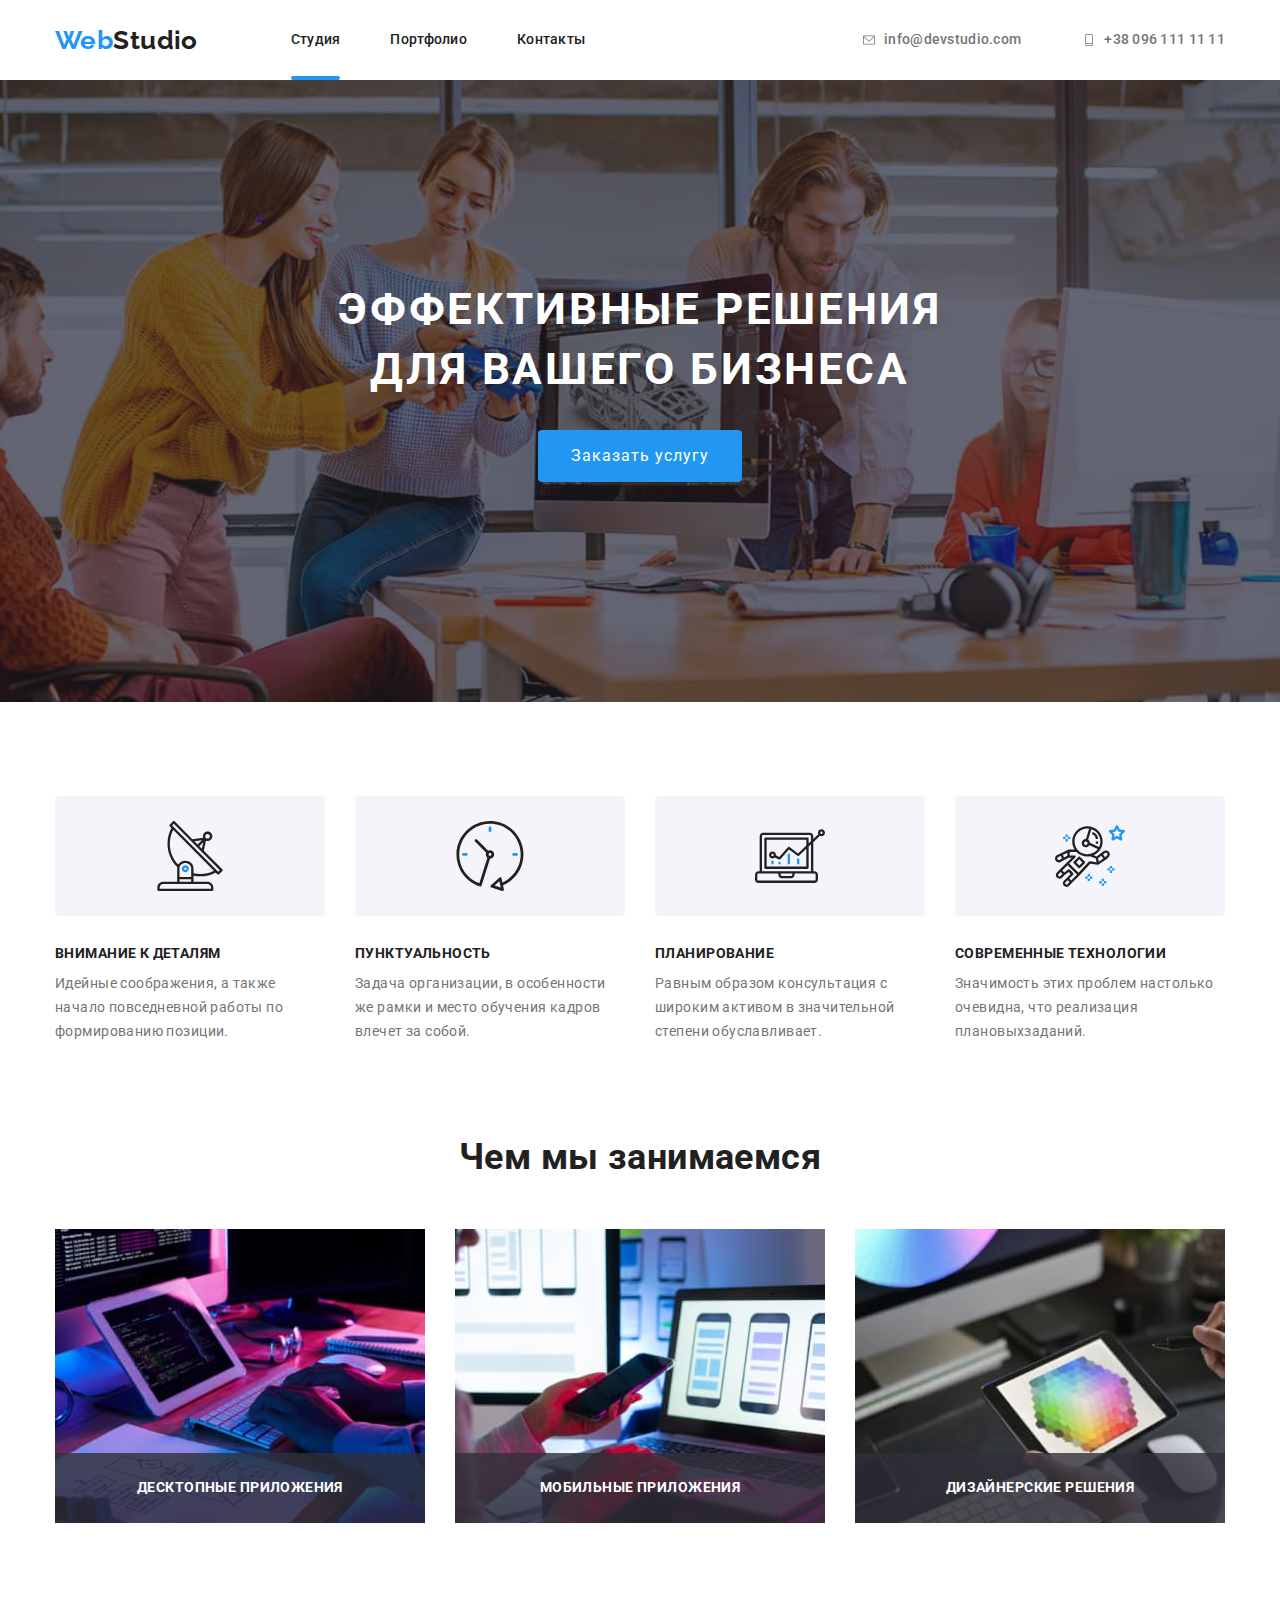
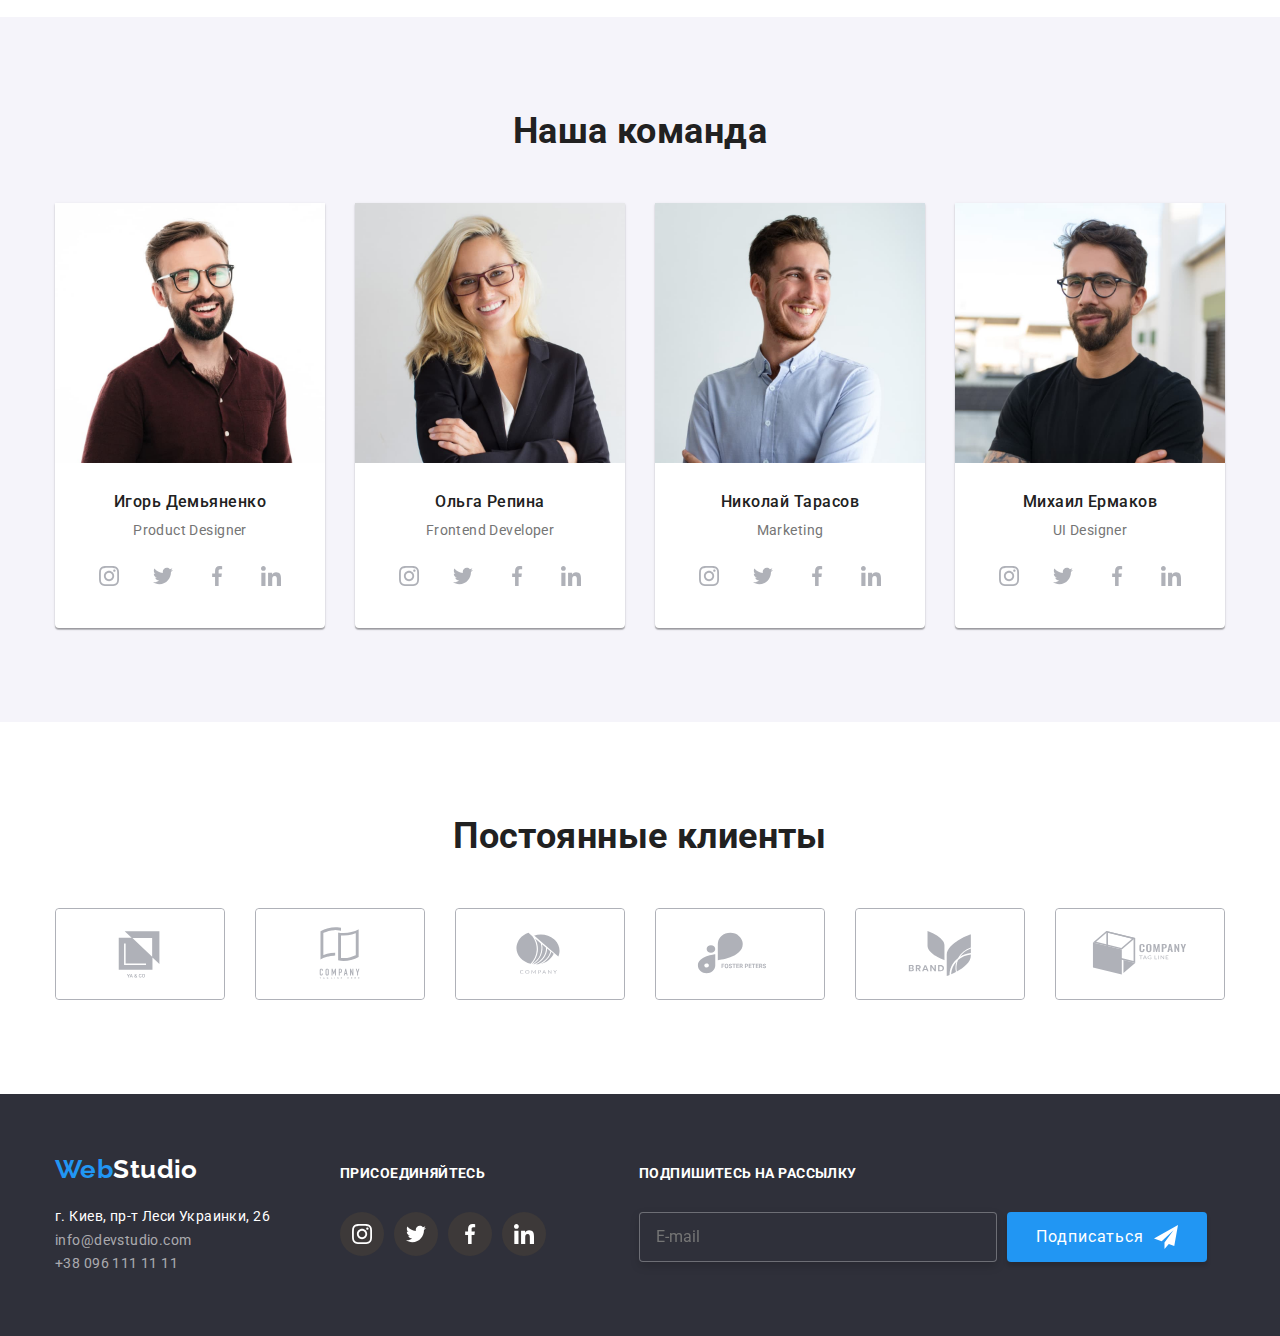
==== index.html @ ee8b4907 "8 дз" ====
<!DOCTYPE html>
<html lang="ru">
<head>
    <meta charset="UTF-8">
    <meta http-equiv="X-UA-Compatible" content="IE=edge">
    <meta name="viewport" content="width=device-width, initial-scale=1.0">
    <title>WebStudio</title>
    <link href="https://fonts.googleapis.com/css2?family=Raleway:wght@700&family=Roboto:wght@400;500;700;900&display=swap" rel="stylesheet">
    <link rel="stylesheet" href="https://cdnjs.cloudflare.com/ajax/libs/modern-normalize/1.1.0/modern-normalize.min.css">
    <!-- <link rel="stylesheet" href="css/style.css"> -->
    <link rel="stylesheet" href="css/main.min.css">
    
</head>
<body>
    <header class="header">
        <div class="container">
        <nav class="header-nav main">
            <a class="logo head__logo link" href="./index.html">
                <span class="head__accent">Web</span>Studio</a>
    
            <ul class="menu list">
                <li class="menu__item"><a class="menu__link link current" href="./index.html">Студия</a></li>
                <li class="menu__item"><a class="menu__link link" href="./portfolio.html">Портфолио</a></li>
                <li class="menu__item"><a class="menu__link link" href="">Контакты</a></li>
            </ul>
        </nav>
        
        <ul class="menu contacts__list list">
            <li class="menu__item">
                <a class="menu__contact-link link" href="mailto:info@devstudio.com">
                     <svg class="menu__header-icon" width="16" height="12">
                        <use href="./images/icons.svg#icon-email-1"></use>
                    </svg>
                    info@devstudio.com</a></li>
            <li class="menu__item">
                <a class="menu__contact-link link" href="tel:+380961111111">
                     <svg class="menu__header-icon" width="16" height="12">
                        <use href="./images/icons.svg#icon-mobile-2" ></use>
                    </svg>
                    +38 096 111 11 11</a></li>
        </ul>
        </div>

    
    </header>
    <main>

        <section class="section hero">
            <div class="container">
            <h1 class="hero-title">Эффективные решения для вашего бизнеса
            </h1>
            <button class="button" type="button" data-modal-open>Заказать услугу</button>
        </div>
        </section>

    <section class="section about">
        <div class="container">
        <h2 class="section-title visually-hidden">наши приоритеты</h2>

        <ul class="about-list list">
            <li class="about-item" >
                <div class="about-soc-list">
                    <svg class="about-soc-icon" width="70" height="70">
                        <use href="./images/icons.svg#icon-antenna-1"></use>
                    </svg>

                </div>
                
                
                <h3 class="about-subtitle">Внимание к деталям</h3>
                <p class="about-description">Идейные соображения, а также начало повседневной работы по формированию позиции.</p>
            </li>
            <li class="about-item">
                <div class="about-soc-list">
                    <svg class="about-soc-icon" width="70" height="70">
                        <use href="./images/icons.svg#icon-clock-2"></use>
                    </svg>

                </div>

                <h3 class="about-subtitle">Пунктуальность</h3>
                <p class="about-description">Задача организации, в особенности же рамки и место обучения кадров влечет за собой.</p>
            </li>
            <li class="about-item">
                <div class="about-soc-list">
                    <svg class="about-soc-icon" width="70" height="70">
                        <use href="./images/icons.svg#icon-diagram-3"></use>
                    </svg>

                </div>
                <h3 class="about-subtitle">Планирование</h3>
                <p class="about-description">Равным образом консультация с широким активом в значительной степени обуславливает.</p>
            </li>
            <li class="about-item">
                <div class="about-soc-list">
                    <svg class="about-soc-icon" width="70" height="70">
                        <use href="./images/icons.svg#icon-astronaut-4"></use>
                    </svg>

                </div>
                <h3 class="about-subtitle">Современные технологии</h3>
                <p class="about-description">Значимость этих проблем настолько очевидна, что реализация плановыхзаданий.</p>
            </li>
        </ul>
    </div>
    </section>
    <section class="section work">
        <div class="container">
        <h2 class="section-title">Чем мы занимаемся</h2>
        <ul class="work-list list">
            <div class="work-fon">
            <li class="work-item">
                <img src="./images/box1computer.jpg" alt="компьютер" width="370" />
                <p class="work-text">Десктопные приложения</p>
            </li>
       
            <li class="work-item">
                <img src="./images/box2phone.jpg" alt="телефон" width="370" />
                <p class="work-text">Мобильные приложения</p>
            </li>
            <li class="work-item">
                <img src="./images/box3planchet.jpg" alt="планшет" width="370" />
                <p class="work-text">Дизайнерские решения</p>
            </li>
        </div>
        </ul>
    </div>
    </section>
    <section class="section team">
        <div class="container">
        <h2 class="section-title">Наша команда</h2>
        <ul class="team-list list">
            <li class="team-item">
                <img src="./images/man1.jpg" alt="мужчина1" width="270" />
                <div class="thumb">
                <h3 class="team-subtitle">Игорь Демьяненко</h3>
                <p class="team- description">Product Designer</p>
                <ul class="team-soc-list list">
                    <li class="team-soc-item">
                        <a href="" class="team-soc-link">
                            <svg class="team-soc-icon" width="20" height="20">
                                <use href="./images/icons.svg#icon-instagram-1"></use>
                            </svg>
                        </a>
                    </li>
                    <li class="team-soc-item">
                        <a href="" class="team-soc-link">
                            <svg class="team-soc-icon" width="20" height="20">
                                <use href="./images/icons.svg#icon-twitter-2"></use>
                            </svg>
                        </a>
                    </li>
                    <li class="team-soc-item">
                        <a href="" class="team-soc-link">
                            <svg class="team-soc-icon" width="20" height="20">
                                <use href="./images/icons.svg#icon-facebook-3"></use>  
                            </svg>                           
                        </a>
                    </li>
                    <li class="team-soc-item">
                        <a href="" class="team-soc-link">
                            <svg class="team-soc-icon" width="20" height="20">
                                <use href="./images/icons.svg#icon-linkedin-4"></use>
                            </svg>
                        </a>
                    </li>
                </ul>
                </div>
            </li>
            <li class="team-item">
                <img src="./images/woman2.jpg" alt="женщина2" width="270" />
                <div class="thumb">
                <h3 class="team-subtitle">Ольга Репина</h3>
                <p class="team- description">Frontend Developer</p>
                <ul class="team-soc-list list">
                    <li class="team-soc-item">
                        <a href="" class="team-soc-link">
                            <svg class="team-soc-icon" width="20" height="20">
                                <use href="./images/icons.svg#icon-instagram-1"></use>
                            </svg>
                        </a>
                    </li>
                    <li class="team-soc-item">
                        <a href="" class="team-soc-link">
                            <svg class="team-soc-icon" width="20" height="20">
                                <use href="./images/icons.svg#icon-twitter-2"></use>
                            </svg>
                        </a>
                    </li>
                    <li class="team-soc-item">
                        <a href="" class="team-soc-link">
                            <svg class="team-soc-icon" width="20" height="20">
                                <use href="./images/icons.svg#icon-facebook-3"></use>  
                            </svg>                           
                        </a>
                    </li>
                    <li class="team-soc-item">
                        <a href="" class="team-soc-link">
                            <svg class="team-soc-icon" width="20" height="20">
                                <use href="./images/icons.svg#icon-linkedin-4"></use>
                            </svg>
                        </a>
                    </li>
                
                </ul>
            </div>
            </li>
            <li class="team-item">
                <img src="./images/man3.jpg" alt="мужчина3" width="270" />
                <div class="thumb">
                <h3 class="team-subtitle">Николай Тарасов</h3>
                <p class="team- description">Marketing</p>
                <ul class="team-soc-list list">
                    <li class="team-soc-item">
                        <a href="" class="team-soc-link">
                            <svg class="team-soc-icon" width="20" height="20">
                                <use href="./images/icons.svg#icon-instagram-1"></use>
                            </svg>
                        </a>
                    </li>
                    <li class="team-soc-item">
                        <a href="" class="team-soc-link">
                            <svg class="team-soc-icon" width="20" height="20">
                                <use href="./images/icons.svg#icon-twitter-2"></use>
                            </svg>
                        </a>
                    </li>
                    <li class="team-soc-item">
                        <a href="" class="team-soc-link">
                            <svg class="team-soc-icon" width="20" height="20">
                                <use href="./images/icons.svg#icon-facebook-3"></use>  
                            </svg>                           
                        </a>
                    </li>
                    <li class="team-soc-item">
                        <a href="" class="team-soc-link">
                            <svg class="team-soc-icon" width="20" height="20">
                                <use href="./images/icons.svg#icon-linkedin-4"></use>
                            </svg>
                        </a>
                    </li>
                </ul>
            </div>
            </li>
            <li class="team-item">
                <img src="./images/man4.jpg" alt="мужчина4" width="270" />
                <div class="thumb">
                <h3 class="team-subtitle">Михаил Ермаков</h3>
                <p class="team- description">UI Designer</p>
                <ul class="team-soc-list list">
                    <li class="team-soc-item">
                        <a href="" class="team-soc-link">
                            <svg class="team-soc-icon" width="20" height="20">
                                <use href="./images/icons.svg#icon-instagram-1"></use>
                            </svg>
                        </a>
                    </li>
                    <li class="team-soc-item">
                        <a href="" class="team-soc-link">
                            <svg class="team-soc-icon" width="20" height="20">
                                <use href="./images/icons.svg#icon-twitter-2"></use>
                            </svg>
                        </a>
                    </li>
                    <li class="team-soc-item">
                        <a href="" class="team-soc-link">
                            <svg class="team-soc-icon" width="20" height="20">
                                <use href="./images/icons.svg#icon-facebook-3"></use>  
                            </svg>                           
                        </a>
                    </li>
                    <li class="team-soc-item">
                        <a href="" class="team-soc-link">
                            <svg class="team-soc-icon" width="20" height="20">
                                <use href="./images/icons.svg#icon-linkedin-4"></use>
                            </svg>
                        </a>
                    </li>
                </ul>
            </div>
            </li>
        </ul>
    </div>
    </section>
    <section class="section customers">
        <div class="container">
         <h2 class="section-title">Постоянные клиенты</h2>
         <ul class="customers-list list">
             <li class="customers-list-item">
                 <a href="" class="customers-list-link">
                     <svg class="customers-list-icon" width="106" height="60">
                    <use href="./images/icons.svg#icon-group-1"></use> 
                    </svg> 
               </a>
             </li>
             <li class="customers-list-item">
                <a href="" class="customers-list-link">
                    <svg class="customers-list-icon" width="106" height="60">
                        <use href="./images/icons.svg#icon-group-2"></use> 
                        </svg> 
                   </a>
             </li>
             <li class="customers-list-item">
                <a href="" class="customers-list-link">
                    <svg class="customers-list-icon" width="106" height="60">
                        <use href="./images/icons.svg#icon-group-3"></use> 
                        </svg> 
                </a>
             </li>
             <li class="customers-list-item">
                <a href="" class="customers-list-link">
                    <svg class="customers-list-icon" width="106" height="60">
                        <use href="./images/icons.svg#icon-group-4"></use> 
                        </svg> 
                </a>
             </li>
             <li class="customers-list-item">
                <a href="" class="customers-list-link">
                    <svg class="customers-list-icon" width="106" height="60">
                        <use href="./images/icons.svg#icon-group-5"></use> 
                        </svg> 
                   </a>
             </li>
             <li class="customers-list-item">
                <a href="" class="customers-list-link">
                    <svg class="customers-list-icon" width="106" height="60">
                        <use href="./images/icons.svg#icon-group-6"></use> 
                        </svg> 
                </a>
             </li>
         </ul>
        </div>

    </section>
</main>
    <footer class="footer">
    
        <div class="footer-container">
            <div class="footer-flex">
        <a class="logo head__logo link" href="/">
            <span class="head__accent">Web</span>Studio</a>
        <ul class="footer-list list">
            <li class="footer-adress__item">
                <a class="footer-adress__link link" href="https://goo.gl/maps/D3uRbkzvZpGUqhTm6" target="_blank" rel="noopener noreferrer">г. Киев, пр-т Леси Украинки, 26</a>
            </li>
            <li class="footer-adress__item">
                <a class="footer-adress contact__link link list" href="mailto:info@devstudio.com">info@devstudio.com</a>
            </li>
            <li class="footer-adress__item">
                <a class="footer-adress contact__link link list" href="tel:+380961111111">+38 096 111 11 11</a>
            </li>
        </ul>
    </div>
    <div class="footer-soc">
        <h2 class="footer soc__title">присоединяйтесь</h2>
        <ul class="footer-soc__list list">
            <li class="footer-soc__item">
                <a href="" class="footer-soc__link">
                    <svg class="footer-soc__icon" width="20" height="20">
                        <use href="./images/icons.svg#icon-instagram-1"></use> 
                        </svg>
                    </a> 
            </li>
            <li class="footer-soc__item">
                <a href="" class="footer-soc__link">
                    <svg class="footer-soc__icon" width="20" height="20">
                        <use href="./images/icons.svg#icon-twitter-2"></use> 
                        </svg>
                    </a>
            </li>
            <li class="footer-soc__item">
                <a href="" class="footer-soc__link">
                    <svg class="footer-soc__icon" width="20" height="20">
                        <use href="./images/icons.svg#icon-facebook-3"></use> 
                        </svg>
                    </a>
            </li>
            <li class="footer-soc__item">
                <a href="" class="footer-soc__link">
                    <svg class="footer-soc__icon" width="20" height="20">
                        <use href="./images/icons.svg#icon-linkedin-4"></use> 
                        </svg>
                    </a>
            </li>
        </ul>
    </div>
    
        <div class="footer-mailing">
        <p class="footer mailng__par">Подпишитесь на рассылку</p>
        <form class="form-footer">
            <input type="email" class="form footer__input" name="user-name" placeholder="E-mail">
              <button class="form footer__but" type="submit">Подписаться <svg class="footer-button__icon" width="24" height="24"> 
                <use href="./images/icons.svg#icon-airbus"></use>
            </svg> </button>
            </form>
           </div>
    </footer>

<div class="backdrop is-hidden" data-modal>
    <div class="modal">
        <button type="button" class="modal-button-icon" data-modal-close>
            <svg class="icon-butt" width="11" height="11">
                <use href="./images/icons.svg#icon-vector"></use>
            </svg>
        </button>
        <p class="modal-title">Оставьте свои данные, мы вам перезвоним</p>
    <form>
        <div class="modal-field">
        <label for="user-name" class="modal-lable">Имя</label>
        <div class="modal-field-wrap">
      <input 
        type="text" 
        class="modal-input" 
        name="user-name"
        id="user-name"
        />
        <svg class="modal-icon" width="18" height="18">
            <use href="./images/icons.svg#icon-person"></use>
        </svg>
    </div>
    </div>
    <div class="modal-field">
        <label for="user-telefon" class="modal-lable">Телефон</label>
        <div class="modal-field-wrap">
      <input type="text" 
        class="modal-input" 
        name="user-telefon"
        id="user-telefon"
        />
        <svg class="modal-icon" width="18" height="18">
            <use href="./images/icons.svg#icon-phone"></use>
        </svg>
    </div>
    </div>
    <div class="modal-field">
        <label for="user-email" class="modal-lable">Почта</label>
        <div class="modal-field-wrap">
      <input type="text" 
        class="modal-input" 
        name="user-email"
        id="user-email"
        />
        <svg class="modal-icon" width="18" height="18">
            <use href="./images/icons.svg#icon-email"></use>
        </svg>
    </div>
    </div>
    <div class="modal-field">
        <label for="user-text" class="modal-lable">Комментарий</label>
      <textarea name="user-text" 
        id="user-text" 
        class="modal-text" 
        placeholder="Введите текст"
        id="user-text"
        ></textarea>
    </div>
    <div class="modal-field">
       <input type="checkbox"
       name="privacy"
       id="privacy"
       value="privacy"
       class="modal-check visually-hidden"
       > 
       <label for="privacy"
       class="check-text"
       ><span>
    <svg class="check-icon" width="11" height="8">
        <use href="./images/icons.svg#icon-vectorr"></use>
    </svg>
</span>

    <p class="condition">Соглашаюсь с рассылкой и принимаю</p>
    <a href="Условия договора" class="conditionals">Условия договора</a>


    </label>

    </div>
       <button type="submit" class="send-button">Отправить</button>
    </form>

    </div>
</div>
<script src="./js/modal.js"></script>

</body>
</html>
---- css/style.css ----
:root {
    --primary-text-color: #757575;
    --secondary-text-color: #212121;
    --primary-white-color: #ffffff;
    --accent-color: #2196F3;
    --secondary-font-family: "Raleway", sans-serif;
    --primary-font-family: "Roboto", sans-serif;

}

body {
    font-family: var(--primary-font-family);
    color: var(--primary-text-color);
    background-color: var(--primay-white-color);
    font-size: 14px;
    letter-spacing: 0.03em;
   }

html {
    box-sizing: border-box;
}

*,
*::before,
*::after {
    box-sizing: inherit;
}


.link  { 
    list-style: none;
    padding-left: 0;
    margin: 0;
    text-decoration: none;
}

.list { 
    list-style: none;
    padding-left: 0;
    margin: 0;
    padding: 0px;
}

h1, h2, h3, h4, h5, h6, p { 
    margin-top: 0;
    margin-bottom: 0px;
}

.img { 
    display: block;
    max-width: 100%;
    height: auto;
}

.section {
    padding: 94px 0;
}

.adress { 
    font-style: normal;
}


.container {
    margin-left: auto;
    margin-right: auto;
    padding-left: 15px;
    padding-right: 15px;
    width: 1200px;
    
}


.visually-hidden {
    position: absolute;
    width: 1px;
    height: 1px;
    margin: -1px;
    border: 0;
    padding: 0;
    
    white-space: nowrap;
    clip-path: inset(100%);
    clip: rect(0 0 0 0);
    overflow: hidden;
  }

.hero-title {
font-size: 36px;
line-height: 1.16;
text-align: center;
color: var(--secondary-text-color);

}

.section-title {
font-size: 36px;
line-height: 1.16;
text-align: center;
color: var(--secondary-text-color);

}

/* logo webstudio */
.logo {
font-family: var(--secondary-font-family);    
font-size: 26px;
line-height: 1.19;
color: var(--secondary-text-color);
font-weight: 700;
}

.head__logo {
    margin-right: 93px;
    
}

.head__accent { 
    color: var(--accent-color);
}

/* header ссылки студия,портфолио,контакты,*/

.menu__link,
.menu__contact-link {
padding-top: 32px;
padding-bottom: 32px;
display: block;

font-weight: 500;
line-height: 1.14;
letter-spacing: 0.02em;
color: var(--secondary-text-color);

transition-property: color;
transition-duration: 250ms;
transition-timing-function: cubic-bezier(0.4, 0, 0.2, 1);
}

.menu__link:hover,
.menu__link:focus,
.menu__contact-link:hover,
.menu__contact-link:focus,
.current {
color: var(--accent-color);
}

.menu__link.current {
    position: relative;
}

.menu__link.current::after {
    position: absolute;
    content: "";
    width: 100%;
    height: 4px;
    background: var(--accent-color);
    border-radius: 2px;
    display: block;
    bottom: 0px;
}



.menu__item:not(:last-child) {
    margin-right: 50px;
}

.header-nav.main {
    display: flex;
    align-items: center;
}

.menu,
.contacts__list {
    display: flex;
align-items: center;
}

.contacts__list  {
    margin-left: auto;
}

.header .container {
    display: flex;
    align-items: center;

}



/* емейл,телефон */

.menu__contact-link {
color: var(--primary-text-color);
display: flex;
align-items: center;
margin-left: 10px;
}



.menu__item.list {
    padding: 0px;
    margin-left: 0px;
}

.menu__header-icon {
    fill: currentColor;
    margin-right: 7px;
}



/* button hero*/

.button {
    display: inline-block;
    border-radius: 4px;
    padding: 10px 32px;
    min-width: 200px;
    border: 1px solid transparent;
    align-items: center;
    margin-bottom: 20px;
    background: var(--accent-color);
    color: var(--primary-white-color);
    cursor: pointer;
    letter-spacing: 0.06em;
    font-size: 16px;
    line-height: 1.88;

}

/* HERO */

.hero {
    background: #2F303A;
    text-align: center;
    padding: 200px 0px;
    background-image: linear-gradient(rgba(47, 48, 58, 0.4),rgba(47, 48, 58, 0.4)), url(../images/people1.jpg);
    background-repeat: no-repeat;
    background-position: center;
    background-size: cover;
    max-width: 1600px;
    margin: 0 auto;
}



.hero-title {
margin-top: 0px;
margin-bottom: 30px;
text-transform: uppercase;

max-width: 650px;
margin-left: auto;
margin-right: auto;
font-size: 44px;
line-height: 1.36;
letter-spacing: 0.06em;
color: #ffffff;
}

/* секция  about */


.about-subtitle {
    margin-bottom: 10px;
margin-top: 0px;

font-size: 14px;
line-height: 1.14;
color: var(--secondary-text-color);
font-weight: 700;
text-transform: uppercase;
}

.about-list {
    
    margin-top: 0px;
    margin-bottom: 0px;
    display: flex;
    align-items: center;
    justify-content: space-between;
}

.about-description {
   line-height: 1.71;
}

.about-item {
   width: 270px;
 
}

.about-soc-list {
    width: 100%;
    height: 120px;
    background-color: #F5F4FA;
    border-radius: 4px;
    margin-bottom: 30px;
    display: flex;
    align-items: center;
    justify-content: center;

}


/* work */

.work {
  padding-top: 0px;
  }

.section-title {

    margin-bottom: 50px;
    
}

.work-list {
    align-items: center;
    justify-content: space-between;


}  
/*-------- */
.work-fon {
    display: flex;
    align-items: center;
    justify-content: space-between;
}

.work-item {
position: relative;
font-weight: 700;
font-size: 14px;
line-height: 1.14;
text-transform: uppercase;
color: #FFFFFF;
}

.work-text {
    position: absolute;
    bottom: 0;
    width: 370px;
    height: 70px;
    display: flex;
    align-items: center;
    justify-content: center;
    
    background: rgba(47, 48, 58, 0.8);
}
/* ------ */


/* секция наша команда */

.team {
    margin-top: 0px;
    margin-bottom: 0px;

    background: #F5F4FA;
}

.team-section {
    margin-top: 0px;
    margin-bottom: 50px;
}

.team-subtitle {
font-size: 16px;
line-height: 1.18;
letter-spacing: 0.03em;
font-weight: 500;
margin-bottom: 10px;


color: var(--secondary-text-color)
}


.team-list {
    display: flex;
    align-items: center;
    justify-content: space-between;
    
}

.team-item {
    background-color: var(--primary-white-color);
    box-shadow: 0px 1px 3px rgba(0, 0, 0, 0.12), 0px 1px 1px rgba(0, 0, 0, 0.14), 0px 2px 1px rgba(0, 0, 0, 0.2);
    border-radius: 0px 0px 4px 4px;
}

.thumb{
    padding: 30px 32px;
    text-align: center;
}

.team-soc-list {
    display: flex;
    justify-content: center;

}

.team-soc-item {
    width: 44px;
    height: 44px;
    margin-top: 16px;
    
}

.team-soc-item + .team-soc-item {
    margin-left: 10px;

}

.team-soc-link {
    width: 100%;
    height: 100%;
    background-color:FFFFFF;
    display: flex;
    align-items: center;
    justify-content: center;
    border-radius: 50%;

    transition-property: background-color;
    transition-duration: 250ms;
    transition-timing-function: cubic-bezier(0.4, 0, 0.2, 1);
    
}

.team-soc-icon {
    fill: #AFB1B8;
}

.team-soc-link:hover {
background-color: var(--accent-color);

}

.team-soc-link:hover .team-soc-icon {
fill: #F5F4FA;
}

/* customers */

.customers {
    margin-top: 0px;
    margin-bottom: 0px;

    background-color: var(--primary-white-color)

   
}

.customers-list-item {
    width: 170px;
    height: 92px;
    border: 1px solid #AFB1B8;
    border-radius: 4px;
    outline: none;
     
}


.customers-list-item + .customers-list-item{
margin-left: 30px;

}

.customers-list-link {
width: 100%;
height: 100%;
background-color: #FFFFFF;;
display: flex;
align-items: center;
justify-content: center;
border-radius: 4px;


}

.customers-list-item:hover {
    color: var(--accent-color);
    border: 1px solid var(--accent-color);
    border-radius: 4px;
}

.customers-list-item:hover .customers-list-icon {
    fill: var(--accent-color);
}

.customers-list-icon {
    fill:  #AFB1B8;

    transition-property: fill;
    transition-duration: 250ms;
    transition-timing-function: cubic-bezier(0.4, 0, 0.2, 1);
}


.customers-list{
    display: flex;
    align-items: center;
    justify-content: space-between;

}

/* footer */

.footer {
background: #2F303A;


}

.footer-container {
    margin: auto;
    width: 1200px;
    padding: 60px 15px;
}

.adress__item {
    margin-bottom: 9px;
}

.footer .logo {
color: var(--primary-white-color);
margin-right: 0px;
margin-bottom: 20px;
display: block;

}

.footer-adress__link {
font-size: 14px;
line-height: 1.71;
color: var(--primary-white-color);
}



.footer-item:not(:last-child){
    margin-bottom: 10px;
}



.contact__link{
color:rgba(255, 255, 255, 0.6);
font-weight: 400;
line-height: 1.71;
padding: 0px;
}



.contact__link:hover,
.contact__link:focus,
.current {
    color: var(--accent-color);
}


.footer-container {
    display: flex;
    flex-direction: row;
    align-items: baseline;
    

}

.footer-soc {
    margin-left: 70px;
}

.soc__title {
    color: #ffffff;
    margin-bottom: 20px;
    justify-content:center;
    font-family: 'Roboto';
    font-style: normal;
    font-weight: 700;
    font-size: 14px;
    line-height: 1.14;
    letter-spacing: 0.03em;
    text-transform: uppercase;

}

.footer-soc__list {
    display: flex;
    justify-content: center;
    align-items: center;
    margin-top: 20px;
}

.footer-soc__item {
    width: 44px;
    height: 44px;
    margin-top: 10px;
    border-radius: 50%;
    background-color:#3d3939;
    display: flex;
    justify-content: center;
    align-items: center;
    padding: 20px;

    transition-property: background-color;
    transition-duration: 250ms;
    transition-timing-function: cubic-bezier(0.4, 0, 0.2, 1);
}

.footer-soc__item + .footer-soc__item {
    margin-left: 10px;

}

.footer-soc__link {
    width: 20px;
    height: 20px;
    fill: #FFFFFF;
    display: flex;
    justify-content: center;
    align-items: center;
    
}


.footer-soc__item:hover {
    background-color: var(--accent-color);
}

.footer-soc__item:hover .footer-soc__icon {
    fill: #F5F4FA;
    }


    /* форма футер */

.footer-mailing {
 margin-left: 93px;
 }    

.form-footer {
    display: flex;
    align-items: center;
}

.mailng__par {
font-weight: 700;
font-size: 14px;
line-height: 1.14;
letter-spacing: 0.03em;
text-transform: uppercase;
color: #FFFFFF;
padding-bottom: 20px;
margin-bottom: 10px;
}

.footer-button__icon {
width: 24px;
height: 24px;
fill: #ffffff;
margin-left: 10px;
}

.footer__input {
margin-right: 10px;
width: 358px;
height: 50px;
box-sizing: border-box;
font-size: 16px;
line-height: 1.25;
padding-left: 16px;
border: 1px solid rgba(255, 255, 255, 0.3);
filter: drop-shadow(0px 4px 4px rgba(0, 0, 0, 0.15));
border-radius: 4px;
background: #2F303A;
}

.footer__but {
display: flex;
align-items: center;
justify-content: center;
width: 200px;
height: 50px;
background: #2196F3;
box-shadow: 0px 4px 4px rgba(0, 0, 0, 0.15);
border-radius: 4px;
border: #2196F3;
font-size: 16px;
line-height: 1.88;
letter-spacing: 0.06em;
color: #FFFFFF;
}
                  /* ПОРТФОЛИО */

.portfolio-btn {

font-family: 'Roboto';
font-weight: 500;
font-size: 16px;
line-height: 1.62;


background-color: #F5F4FA;
border-radius: 4px;

color: var(--secondary-text-color);
cursor: pointer;
border: none;
padding: 6px 22px;

transition-property: background-color, color;
transition-duration: 250ms;
transition-timing-function: cubic-bezier(0.4, 0, 0.2, 1);

}

.portfolio-btn:hover,
.portfolio-btn:focus {
    background-color: var(--accent-color);
    color: var(--primary-white-color);
    box-shadow: 0px 3px 1px rgba(0, 0, 0, 0.1), 0px 1px 2px rgba(0, 0, 0, 0.08), 0px 2px 2px rgba(0, 0, 0, 0.12);
}

.portfolio-btn.current {
    background-color: var(--accent-color);
    color: var(--primary-white-color);
}

.portfolio-item:not(:last-child){
    margin-right: 8px;
}



.btn-list {
    display: flex;
    justify-content: center;
    padding: 20px;
    
}

img{
    display: block;
    
}

.card-list {
    display: flex;
    flex-wrap: wrap;
    margin-right: -30px;
    margin-bottom: -30px;
    }

.card-item {
    margin-right: 30px;
    margin-bottom: 30px;
    width: 370px;
    width: calc((100% - 90px) / 3);
    background-color: #ffffff;

    transition-property:  box-shadow;
    transition-duration: 250ms;
    transition-timing-function: cubic-bezier(0.4, 0, 0.2, 1);
    
    }

.card-item:hover {
  box-shadow: 0px 1px 1px rgba(0, 0, 0, 0.12), 0px 4px 4px rgba(0, 0, 0, 0.06), 1px 4px 6px rgba(0, 0, 0, 0.16);
  cursor: pointer;
    }

    /* анимация карточек */

    .card-top {
       position: relative;
       overflow: hidden;
       
    }

    .card-top:hover {
        box-shadow: 0px 1px 1px rgba(0, 0, 0, 0.12), 0px 4px 4px rgba(0, 0, 0, 0.06), 1px 4px 6px rgba(0, 0, 0, 0.16);
    }

.card-top-text {
    position: absolute;
width: 100%;
height: 100%;
top: 0;
left: 0;
font-size: 18px;
line-height: 1.56;
color: var(--primary-white-color);
padding: 63px 24px;
background: rgba(33, 150, 243, 0.9);
transform: translateY(100%);
transition: 250ms;

}

.card-item:hover .card-top-text {
    transform: translate(0);
}

    /* -------- */

    .thumbs {
    padding: 20px 24px;
    text-align: left;
    width: 370px;
    border-left:  1px solid #EEEEEE;
    border-right: 1px solid #EEEEEE; 
    border-bottom:  1px solid #EEEEEE;
    }

.card-title {
    margin-top: 20px;
    margin-bottom: 0px;
    padding: 0px;
    

    font-size: 18px;
    line-height: 2;
    letter-spacing: 0.06em;
    color: var(--secondary-text-color);
}

.card-desc {
    margin-top: 4px;
    margin-bottom: 0px;
    padding: 0px;

    font-size: 16px;
    line-height: 1.88;
    color: var(--primary-text-color);
}


/* M O D A L */

.backdrop {
    position: fixed;
    top: 0;
    width: 100vw;
    height: 100vh;
    background-color: rgba(0, 0, 0, 0.2);
    transition: opacity 320ms cubic-bezier(0.4, 0, 0.2, 1), visibility 250ms cubic-bezier(0.4, 0, 0.2, 1);
}

.modal {
    padding: 40px;
position: absolute;
top: 50%;
left: 50%;
width: 528px;
min-height: 581px;
background: #FFFFFF;
box-shadow: 0px 1px 3px rgba(0, 0, 0, 0.12), 0px 1px 1px rgba(0, 0, 0, 0.14), 0px 2px 1px rgba(0, 0, 0, 0.2);
border-radius: 4px;
transform: translate(-50%, -50%) scale(1);
}

.is-hidden .modal {
    transform: translate(-50%, -50%) scale(0.8);
}

.modal-button-icon {
    display: flex;
    align-items: center;
    justify-content: center;
    width: 30px;
    height: 30px;
    border-radius: 50%;
    background: #FFFFFF;
    border: 1px solid rgba(0, 0, 0, 0.1);
    position: absolute;
    top: 8px;
    right: 8px;
    cursor: pointer;
}

.modal-button-icon:hover {
    fill: var(--accent-color);
}

.is-hidden {
    visibility: hidden;
    opacity: 0;
    pointer-events: none;
}

               /* НАПОЛНЕНИЕ МОДАЛКИ */

.modal-title {
    margin-bottom: 12px;
font-weight: 700;
font-size: 20px;
line-height: 1.15;
text-align: center;
letter-spacing: 0.03em;
color: #212121;

}    

.modal-input {
    width: 100%;
    height: 40px;
    border: 1px solid rgba(33, 33, 33, 0.2);
    border-radius: 4px;
    padding-left: 41px;
    font-size: 12px;
    cursor: pointer;
    outline: none;
   
}

.modal-input:focus, 
.modal-input:hover {
    border-color: var(--accent-color);
   
}

.modal-input:focus+ .modal-icon, 
.modal-input:hover+ .modal-icon {
    fill: var(--accent-color);
    
}
.modal-field {
    margin-bottom: 10px;
}


.modal-lable {
font-weight: 400;
font-size: 12px;
line-height: 1.16;
letter-spacing: 0.01em;
color: #757575;
display: block;
margin-bottom: 4px;

}



.modal-text {
    width: 100%;
    height: 138px;
    border: 1px solid rgba(33, 33, 33, 0.2);
    border-radius: 4px;
    padding: 12px;
    font-size: 12px;
    resize: none;
    cursor: pointer;
    outline: none;
  
    
}

.modal-text:hover,
.modal-text:focus{
    border: 1px solid #2196F3;
}


.modal-field-wrap {
    position: relative;
}

.modal-icon {
    position: absolute;
    left: 11px;
    top: 50%;
    transform: translateY(-50%);
   
    
}

.check-text {
    display: flex;
    align-items: center;
   
}

.check-icon {
    fill: transparent;
 
}

.check-text span {
   
    margin-left: 13px;
    width: 16px;
height: 15px;
border: 2px solid #212121;
border-radius: 2px;
margin-right: 7px;
display: flex;
align-items: center;
justify-content: center;

}

.modal-check:checked + .check-text span {
    background-color: var(--accent-color);
    border: none;
}

.modal-check:checked + .check-text .check-icon {
    fill: var(--primary-white-color);
}

.condition {
position: relative;
margin-right: 8px;
font-weight: 400;
font-size: 14px;
line-height: 1.71;
letter-spacing: 0.03em;
color: #757575;

}

.conditionals {
font-weight: 400;
font-size: 14px;
line-height: 1.71;
letter-spacing: 0.03em;
color: var(--accent-color)
}




.send-button {
    position: absolute;
    transform: translateX(60%) translateY(25%);
    border-radius: 4px;
    padding: 10px 32px;
    min-width: 200px;
    height: 50px;
    border: 1px solid transparent;
    align-items: center;
    background: var(--accent-color);
    color: var(--primary-white-color);
    letter-spacing: 0.06em;
    font-size: 16px;
    line-height: 1.88;
    cursor: pointer;
}
---- css/main.min.css ----
:root{--primary-text-color: #757575;--secondary-text-color: #212121;--primary-white-color: #ffffff;--accent-color: #2196F3;--secondary-font-family: "Raleway", sans-serif;--primary-font-family: "Roboto", sans-serif}body{font-family:var(--primary-font-family);color:var(--primary-text-color);background-color:var(--primay-white-color);font-size:14px;letter-spacing:0.03em}html{box-sizing:border-box}*,*::before,*::after{box-sizing:inherit}.link{list-style:none;padding-left:0;margin:0;text-decoration:none}.list{list-style:none;padding-left:0;margin:0;padding:0px}h1,h2,h3,h4,h5,h6,p{margin-top:0;margin-bottom:0px}.img{display:block;max-width:100%;height:auto}.section{padding:94px 0}.adress{font-style:normal}.container{margin-left:auto;margin-right:auto;padding-left:15px;padding-right:15px;width:1200px}.hero-title{font-size:36px;line-height:1.16;text-align:center;color:var(--secondary-text-color)}.section-title{font-size:36px;line-height:1.16;text-align:center;color:var(--secondary-text-color)}.visually-hidden{position:absolute;width:1px;height:1px;margin:-1px;border:0;padding:0;white-space:nowrap;clip-path:inset(100%);clip:rect(0 0 0 0);overflow:hidden}.logo{font-family:var(--secondary-font-family);font-size:26px;line-height:1.19;color:var(--secondary-text-color);font-weight:700}.head__logo{margin-right:93px}.head__accent{color:var(--accent-color)}.menu__link,.menu__contact-link{padding-top:32px;padding-bottom:32px;display:block;font-weight:500;line-height:1.14;letter-spacing:0.02em;color:var(--secondary-text-color);transition-property:color;transition-duration:250ms;transition-timing-function:cubic-bezier(0.4, 0, 0.2, 1)}.menu__link:hover,.menu__link:focus,.menu__link .current,.menu__contact-link:hover,.menu__contact-link:focus,.menu__contact-link .current{color:var(--accent-color)}.menu__link.current{position:relative}.menu__link.current::after{position:absolute;content:"";width:100%;height:4px;background:var(--accent-color);border-radius:2px;display:block;bottom:0px}.menu__item:not(:last-child){margin-right:50px}.header-nav.main{display:flex;align-items:center}.menu,.contacts__list{display:flex;align-items:center}.contacts__list{margin-left:auto}.header .container{display:flex;align-items:center}.menu__contact-link{color:var(--primary-text-color);display:flex;align-items:center;margin-left:10px}.menu__item.list{padding:0px;margin-left:0px}.menu__header-icon{fill:currentColor;margin-right:7px}.button{display:inline-block;border-radius:4px;padding:10px 32px;min-width:200px;border:1px solid transparent;align-items:center;margin-bottom:20px;background:var(--accent-color);color:var(--primary-white-color);cursor:pointer;letter-spacing:0.06em;font-size:16px;line-height:1.88}.hero{background:#2F303A;text-align:center;padding:200px 0px;background-image:linear-gradient(rgba(47,48,58,0.4), rgba(47,48,58,0.4)),url(../images/people1.jpg);background-repeat:no-repeat;background-position:center;background-size:cover;max-width:1600px;margin:0 auto}.hero-title{margin-top:0px;margin-bottom:30px;text-transform:uppercase;max-width:650px;margin-left:auto;margin-right:auto;font-size:44px;line-height:1.36;letter-spacing:0.06em;color:#ffffff}.backdrop{position:fixed;top:0;width:100vw;height:100vh;background-color:rgba(0,0,0,0.2);transition:opacity 320ms cubic-bezier(0.4, 0, 0.2, 1),visibility 250ms cubic-bezier(0.4, 0, 0.2, 1)}.modal{padding:40px;position:absolute;top:50%;left:50%;width:528px;min-height:581px;background:#FFFFFF;box-shadow:0px 1px 3px rgba(0,0,0,0.12),0px 1px 1px rgba(0,0,0,0.14),0px 2px 1px rgba(0,0,0,0.2);border-radius:4px;transform:translate(-50%, -50%) scale(1)}.is-hidden .modal{transform:translate(-50%, -50%) scale(0.8)}.modal-button-icon{display:flex;align-items:center;justify-content:center;width:30px;height:30px;border-radius:50%;background:#FFFFFF;border:1px solid rgba(0,0,0,0.1);position:absolute;top:8px;right:8px;cursor:pointer}.modal-button-icon:hover{fill:var(--accent-color)}.is-hidden{visibility:hidden;opacity:0;pointer-events:none}.modal-title{margin-bottom:12px;font-weight:700;font-size:20px;line-height:1.15;text-align:center;letter-spacing:0.03em;color:#212121}.modal-input{width:100%;height:40px;border:1px solid rgba(33,33,33,0.2);border-radius:4px;padding-left:41px;font-size:12px;cursor:pointer;outline:none}.modal-input:focus,.modal-input:hover{border-color:var(--accent-color)}.modal-field{margin-bottom:10px}.modal-lable{font-weight:400;font-size:12px;line-height:1.16;letter-spacing:0.01em;color:#757575;display:block;margin-bottom:4px}.modal-text{width:100%;height:138px;border:1px solid rgba(33,33,33,0.2);border-radius:4px;padding:12px;font-size:12px;resize:none;cursor:pointer;outline:none}.modal-text:hover,.modal-text:focus{border:1px solid #2196F3}.modal-field-wrap{position:relative}.modal-icon{position:absolute;left:11px;top:50%;transform:translateY(-50%)}.modal-input:focus+.modal-icon,.modal-input:hover+.modal-icon{fill:var(--accent-color)}.modal_input:focus+.modal-icon,.modal_input:hover+.modal-icon{fill:var(--accent-color)}.check-text{display:flex;align-items:center}.check-icon{fill:transparent}.modal-check:checked+.check-text .check-icon{fill:var(--primary-white-color)}.check-text span{margin-left:13px;width:16px;height:15px;border:2px solid #212121;border-radius:2px;margin-right:7px;display:flex;align-items:center;justify-content:center}.modal-check:checked+.check-text span{background-color:var(--accent-color);border:none}.modal-check:checked+.check-text .check-icon{fill:var(--primary-white-color)}.condition{position:relative;margin-right:8px;font-weight:400;font-size:14px;line-height:1.71;letter-spacing:0.03em;color:#757575}.conditionals{font-weight:400;font-size:14px;line-height:1.71;letter-spacing:0.03em;color:var(--accent-color)}.send-button{position:absolute;transform:translateX(60%) translateY(25%);border-radius:4px;padding:10px 32px;min-width:200px;height:50px;border:1px solid transparent;align-items:center;background:var(--accent-color);color:var(--primary-white-color);letter-spacing:0.06em;font-size:16px;line-height:1.88;cursor:pointer}.about-subtitle{margin-bottom:10px;margin-top:0px;font-size:14px;line-height:1.14;color:var(--secondary-text-color);font-weight:700;text-transform:uppercase}.about-list{margin-top:0px;margin-bottom:0px;display:flex;align-items:center;justify-content:space-between}.about-description{line-height:1.71}.about-item{width:270px}.about-soc-list{width:100%;height:120px;background-color:#F5F4FA;border-radius:4px;margin-bottom:30px;display:flex;align-items:center;justify-content:center}.work{padding-top:0px}.section-title{margin-bottom:50px}.work-list{align-items:center;justify-content:space-between}.work-fon{display:flex;align-items:center;justify-content:space-between}.work-item{position:relative;font-weight:700;font-size:14px;line-height:1.14;text-transform:uppercase;color:#FFFFFF}.work-text{position:absolute;bottom:0;width:370px;height:70px;display:flex;align-items:center;justify-content:center;background:rgba(47,48,58,0.8)}.team{margin-top:0px;margin-bottom:0px;background:#F5F4FA}.team-section{margin-top:0px;margin-bottom:50px}.team-subtitle{font-size:16px;line-height:1.18;letter-spacing:0.03em;font-weight:500;margin-bottom:10px;color:var(--secondary-text-color)}.team-list{display:flex;align-items:center;justify-content:space-between}.team-item{background-color:var(--primary-white-color);box-shadow:0px 1px 3px rgba(0,0,0,0.12),0px 1px 1px rgba(0,0,0,0.14),0px 2px 1px rgba(0,0,0,0.2);border-radius:0px 0px 4px 4px}.thumb{padding:30px 32px;text-align:center}.team-soc-list{display:flex;justify-content:center}.team-soc-item{width:44px;height:44px;margin-top:16px}.team-soc-item+.team-soc-item{margin-left:10px}.team-soc-link{width:100%;height:100%;background-color:FFFFFF;display:flex;align-items:center;justify-content:center;border-radius:50%;transition-property:background-color;transition-duration:250ms;transition-timing-function:cubic-bezier(0.4, 0, 0.2, 1)}.team-soc-link:hover{background-color:var(--accent-color)}.team-soc-icon{fill:#AFB1B8}.team-soc-link:hover .team-soc-icon{fill:#F5F4FA}.customers{margin-top:0px;margin-bottom:0px;background-color:var(--primary-white-color)}.customers-list-item{width:170px;height:92px;border:1px solid #AFB1B8;border-radius:4px;outline:none}.customers-list-item+.customers-list-item{margin-left:30px}.customers-list-item:hover{color:var(--accent-color);border-color:1px solid var(--accent-color);border-radius:4px}.customers-list-link{width:100%;height:100%;background-color:#FFFFFF;display:flex;align-items:center;justify-content:center;border-radius:4px}.customers-list-icon{fill:#AFB1B8;transition-property:fill;transition-duration:250ms;transition-timing-function:cubic-bezier(0.4, 0, 0.2, 1)}.customers-list-item:hover .customers-list-icon{fill:var(--accent-color)}.customers-list{display:flex;align-items:center;justify-content:space-between}.portfolio-btn{font-family:'Roboto';font-weight:500;font-size:16px;line-height:1.62;background-color:#F5F4FA;border-radius:4px;color:var(--secondary-text-color);cursor:pointer;border:none;padding:6px 22px;transition-property:background-color, color;transition-duration:250ms;transition-timing-function:cubic-bezier(0.4, 0, 0.2, 1)}.portfolio-btn:hover,.portfolio-btn:focus,.portfolio-btn .current{background-color:var(--accent-color);color:var(--primary-white-color);box-shadow:0px 3px 1px rgba(0,0,0,0.1),0px 1px 2px rgba(0,0,0,0.08),0px 2px 2px rgba(0,0,0,0.12)}.portfolio-item:not(:last-child){margin-right:8px}.btn-list{display:flex;justify-content:center;padding:20px}img{display:block}.card-list{display:flex;flex-wrap:wrap;margin-right:-30px;margin-bottom:-30px}.card-item{margin-right:30px;margin-bottom:30px;width:370px;width:calc((100% - 90px) / 3);background-color:#ffffff;transition-property:box-shadow;transition-duration:250ms;transition-timing-function:cubic-bezier(0.4, 0, 0.2, 1)}.card-item:hover{box-shadow:0px 1px 1px rgba(0,0,0,0.12),0px 4px 4px rgba(0,0,0,0.06),1px 4px 6px rgba(0,0,0,0.16);cursor:pointer}.card-top{position:relative;overflow:hidden}.card-top:hover{box-shadow:0px 1px 1px rgba(0,0,0,0.12),0px 4px 4px rgba(0,0,0,0.06),1px 4px 6px rgba(0,0,0,0.16)}.card-top-text{position:absolute;width:100%;height:100%;top:0;left:0;font-size:18px;line-height:1.56;color:var(--primary-white-color);padding:63px 24px;background:rgba(33,150,243,0.9);transform:translateY(100%);transition:250ms}.card-item:hover .card-top-text{transform:translate(0)}.thumbs{padding:20px 24px;text-align:left;width:370px;border-left:1px solid #EEEEEE;border-right:1px solid #EEEEEE;border-bottom:1px solid #EEEEEE}.card-title{margin-top:20px;margin-bottom:0px;padding:0px;font-size:18px;line-height:2;letter-spacing:0.06em;color:var(--secondary-text-color)}.card-desc{margin-top:4px;margin-bottom:0px;padding:0px;font-size:16px;line-height:1.88;color:var(--primary-text-color)}.footer{background:#2F303A}.footer-container{margin:auto;width:1200px;padding:60px 15px}.adress__item{margin-bottom:9px}.footer .logo{color:var(--primary-white-color);margin-right:0px;margin-bottom:20px;display:block}.footer-adress__link{font-size:14px;line-height:1.71;color:var(--primary-white-color)}.footer-item:not(:last-child){margin-bottom:10px}.contact__link{color:rgba(255,255,255,0.6);font-weight:400;line-height:1.71;padding:0px}.contact__link:hover,.contact__link:focus,.contact__link .current{color:var(--accent-color)}.footer-container{display:flex;flex-direction:row;align-items:baseline}.footer-soc{margin-left:70px}.soc__title{color:#ffffff;margin-bottom:20px;justify-content:center;font-family:'Roboto';font-style:normal;font-weight:700;font-size:14px;line-height:1.14;letter-spacing:0.03em;text-transform:uppercase}.footer-soc__list{display:flex;justify-content:center;align-items:center;margin-top:20px}.footer-soc__item{width:44px;height:44px;margin-top:10px;border-radius:50%;background-color:#3d3939;display:flex;justify-content:center;align-items:center;padding:20px;transition-property:background-color;transition-duration:250ms;transition-timing-function:cubic-bezier(0.4, 0, 0.2, 1)}.footer-soc__item+.footer-soc__item{margin-left:10px}.footer-soc__item:hover{background-color:var(--accent-color)}.footer-soc__link{width:20px;height:20px;fill:#FFFFFF;display:flex;justify-content:center;align-items:center}.footer-soc__item:hover .footer-soc__icon{fill:#F5F4FA}.footer-mailing{margin-left:93px}.form-footer{display:flex;align-items:center}.mailng__par{font-weight:700;font-size:14px;line-height:1.14;letter-spacing:0.03em;text-transform:uppercase;color:#FFFFFF;padding-bottom:20px;margin-bottom:10px}.footer-button__icon{width:24px;height:24px;fill:#ffffff;margin-left:10px}.footer__input{margin-right:10px;width:358px;height:50px;box-sizing:border-box;font-size:16px;line-height:1.25;padding-left:16px;border:1px solid rgba(255,255,255,0.3);filter:drop-shadow(0px 4px 4px rgba(0,0,0,0.15));border-radius:4px;background:#2F303A}.footer__but{display:flex;align-items:center;justify-content:center;width:200px;height:50px;background:#2196F3;box-shadow:0px 4px 4px rgba(0,0,0,0.15);border-radius:4px;border:#2196F3;font-size:16px;line-height:1.88;letter-spacing:0.06em;color:#FFFFFF}
/*# sourceMappingURL=main.min.css.map */
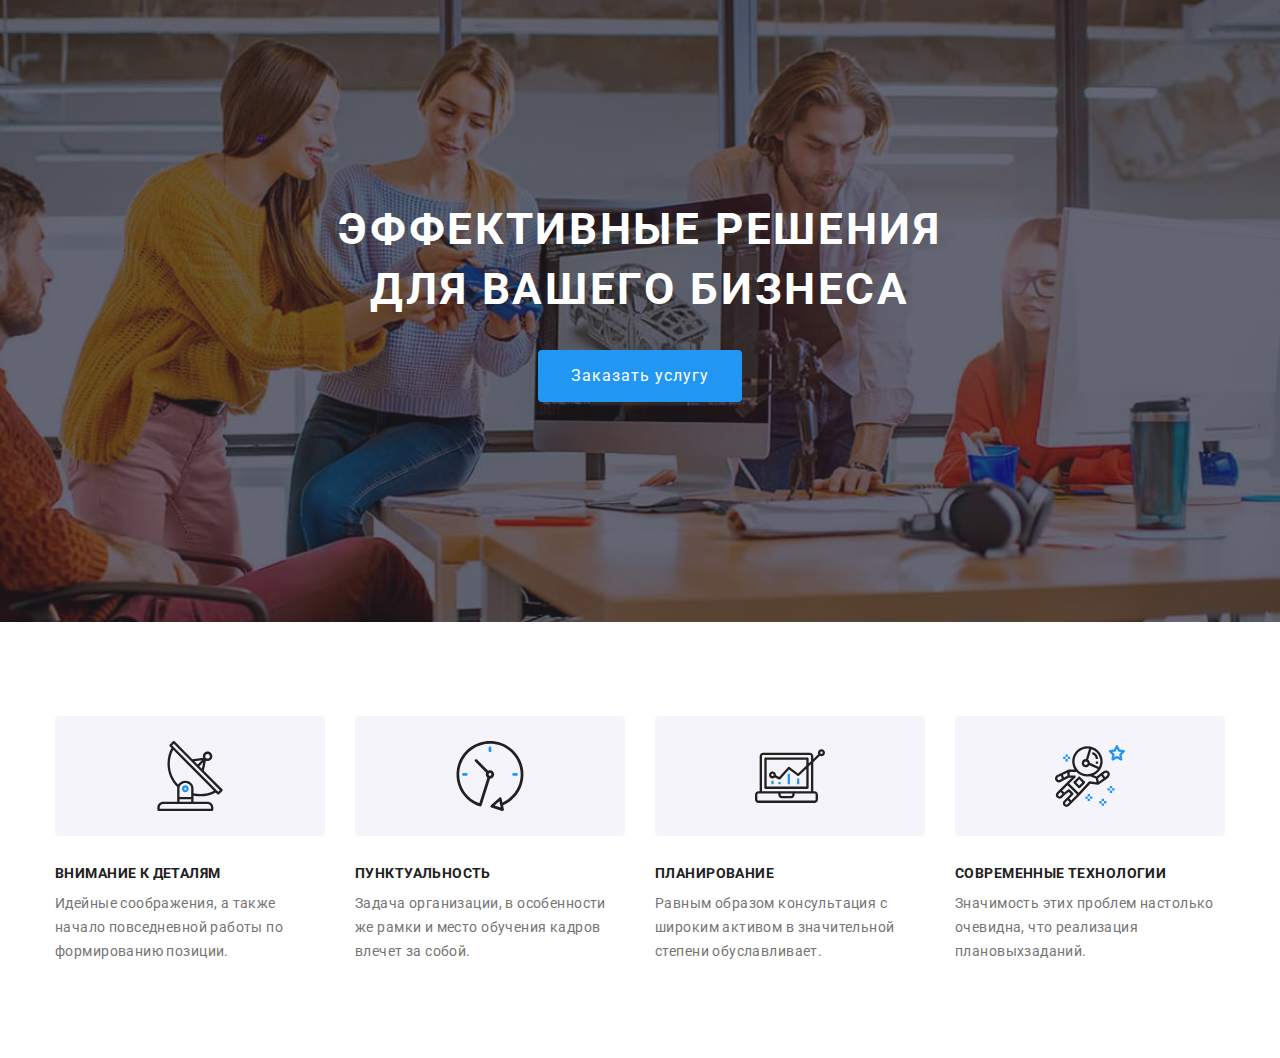
==== commit a3e4ea02: "первое задание))" ====
--- a/index.html
+++ b/index.html
@@ -12,7 +12,7 @@
     
 </head>
 <body>
-    <header class="header">
+    <!-- <header class="header">
         <div class="container">
         <nav class="header-nav main">
             <a class="logo head__logo link" href="./index.html">
@@ -42,7 +42,7 @@
         </div>
 
     
-    </header>
+    </header> -->
     <main>
 
         <section class="section hero">
@@ -104,7 +104,7 @@
         </ul>
     </div>
     </section>
-    <section class="section work">
+    <!-- <section class="section work">
         <div class="container">
         <h2 class="section-title">Чем мы занимаемся</h2>
         <ul class="work-list list">
@@ -125,8 +125,8 @@
         </div>
         </ul>
     </div>
-    </section>
-    <section class="section team">
+    </section> -->
+    <!-- <section class="section team">
         <div class="container">
         <h2 class="section-title">Наша команда</h2>
         <ul class="team-list list">
@@ -281,8 +281,8 @@
             </li>
         </ul>
     </div>
-    </section>
-    <section class="section customers">
+    </section> -->
+    <!-- <section class="section customers">
         <div class="container">
          <h2 class="section-title">Постоянные клиенты</h2>
          <ul class="customers-list list">
@@ -331,9 +331,9 @@
          </ul>
         </div>
 
-    </section>
+    </section> -->
 </main>
-    <footer class="footer">
+    <!-- <footer class="footer">
     
         <div class="footer-container">
             <div class="footer-flex">
@@ -394,7 +394,7 @@
             </svg> </button>
             </form>
            </div>
-    </footer>
+    </footer> -->
 
 <div class="backdrop is-hidden" data-modal>
     <div class="modal">
--- a/css/main.min.css
+++ b/css/main.min.css
@@ -1,2 +1,2 @@
-:root{--primary-text-color: #757575;--secondary-text-color: #212121;--primary-white-color: #ffffff;--accent-color: #2196F3;--secondary-font-family: "Raleway", sans-serif;--primary-font-family: "Roboto", sans-serif}body{font-family:var(--primary-font-family);color:var(--primary-text-color);background-color:var(--primay-white-color);font-size:14px;letter-spacing:0.03em}html{box-sizing:border-box}*,*::before,*::after{box-sizing:inherit}.link{list-style:none;padding-left:0;margin:0;text-decoration:none}.list{list-style:none;padding-left:0;margin:0;padding:0px}h1,h2,h3,h4,h5,h6,p{margin-top:0;margin-bottom:0px}.img{display:block;max-width:100%;height:auto}.section{padding:94px 0}.adress{font-style:normal}.container{margin-left:auto;margin-right:auto;padding-left:15px;padding-right:15px;width:1200px}.hero-title{font-size:36px;line-height:1.16;text-align:center;color:var(--secondary-text-color)}.section-title{font-size:36px;line-height:1.16;text-align:center;color:var(--secondary-text-color)}.visually-hidden{position:absolute;width:1px;height:1px;margin:-1px;border:0;padding:0;white-space:nowrap;clip-path:inset(100%);clip:rect(0 0 0 0);overflow:hidden}.logo{font-family:var(--secondary-font-family);font-size:26px;line-height:1.19;color:var(--secondary-text-color);font-weight:700}.head__logo{margin-right:93px}.head__accent{color:var(--accent-color)}.menu__link,.menu__contact-link{padding-top:32px;padding-bottom:32px;display:block;font-weight:500;line-height:1.14;letter-spacing:0.02em;color:var(--secondary-text-color);transition-property:color;transition-duration:250ms;transition-timing-function:cubic-bezier(0.4, 0, 0.2, 1)}.menu__link:hover,.menu__link:focus,.menu__link .current,.menu__contact-link:hover,.menu__contact-link:focus,.menu__contact-link .current{color:var(--accent-color)}.menu__link.current{position:relative}.menu__link.current::after{position:absolute;content:"";width:100%;height:4px;background:var(--accent-color);border-radius:2px;display:block;bottom:0px}.menu__item:not(:last-child){margin-right:50px}.header-nav.main{display:flex;align-items:center}.menu,.contacts__list{display:flex;align-items:center}.contacts__list{margin-left:auto}.header .container{display:flex;align-items:center}.menu__contact-link{color:var(--primary-text-color);display:flex;align-items:center;margin-left:10px}.menu__item.list{padding:0px;margin-left:0px}.menu__header-icon{fill:currentColor;margin-right:7px}.button{display:inline-block;border-radius:4px;padding:10px 32px;min-width:200px;border:1px solid transparent;align-items:center;margin-bottom:20px;background:var(--accent-color);color:var(--primary-white-color);cursor:pointer;letter-spacing:0.06em;font-size:16px;line-height:1.88}.hero{background:#2F303A;text-align:center;padding:200px 0px;background-image:linear-gradient(rgba(47,48,58,0.4), rgba(47,48,58,0.4)),url(../images/people1.jpg);background-repeat:no-repeat;background-position:center;background-size:cover;max-width:1600px;margin:0 auto}.hero-title{margin-top:0px;margin-bottom:30px;text-transform:uppercase;max-width:650px;margin-left:auto;margin-right:auto;font-size:44px;line-height:1.36;letter-spacing:0.06em;color:#ffffff}.backdrop{position:fixed;top:0;width:100vw;height:100vh;background-color:rgba(0,0,0,0.2);transition:opacity 320ms cubic-bezier(0.4, 0, 0.2, 1),visibility 250ms cubic-bezier(0.4, 0, 0.2, 1)}.modal{padding:40px;position:absolute;top:50%;left:50%;width:528px;min-height:581px;background:#FFFFFF;box-shadow:0px 1px 3px rgba(0,0,0,0.12),0px 1px 1px rgba(0,0,0,0.14),0px 2px 1px rgba(0,0,0,0.2);border-radius:4px;transform:translate(-50%, -50%) scale(1)}.is-hidden .modal{transform:translate(-50%, -50%) scale(0.8)}.modal-button-icon{display:flex;align-items:center;justify-content:center;width:30px;height:30px;border-radius:50%;background:#FFFFFF;border:1px solid rgba(0,0,0,0.1);position:absolute;top:8px;right:8px;cursor:pointer}.modal-button-icon:hover{fill:var(--accent-color)}.is-hidden{visibility:hidden;opacity:0;pointer-events:none}.modal-title{margin-bottom:12px;font-weight:700;font-size:20px;line-height:1.15;text-align:center;letter-spacing:0.03em;color:#212121}.modal-input{width:100%;height:40px;border:1px solid rgba(33,33,33,0.2);border-radius:4px;padding-left:41px;font-size:12px;cursor:pointer;outline:none}.modal-input:focus,.modal-input:hover{border-color:var(--accent-color)}.modal-field{margin-bottom:10px}.modal-lable{font-weight:400;font-size:12px;line-height:1.16;letter-spacing:0.01em;color:#757575;display:block;margin-bottom:4px}.modal-text{width:100%;height:138px;border:1px solid rgba(33,33,33,0.2);border-radius:4px;padding:12px;font-size:12px;resize:none;cursor:pointer;outline:none}.modal-text:hover,.modal-text:focus{border:1px solid #2196F3}.modal-field-wrap{position:relative}.modal-icon{position:absolute;left:11px;top:50%;transform:translateY(-50%)}.modal-input:focus+.modal-icon,.modal-input:hover+.modal-icon{fill:var(--accent-color)}.modal_input:focus+.modal-icon,.modal_input:hover+.modal-icon{fill:var(--accent-color)}.check-text{display:flex;align-items:center}.check-icon{fill:transparent}.modal-check:checked+.check-text .check-icon{fill:var(--primary-white-color)}.check-text span{margin-left:13px;width:16px;height:15px;border:2px solid #212121;border-radius:2px;margin-right:7px;display:flex;align-items:center;justify-content:center}.modal-check:checked+.check-text span{background-color:var(--accent-color);border:none}.modal-check:checked+.check-text .check-icon{fill:var(--primary-white-color)}.condition{position:relative;margin-right:8px;font-weight:400;font-size:14px;line-height:1.71;letter-spacing:0.03em;color:#757575}.conditionals{font-weight:400;font-size:14px;line-height:1.71;letter-spacing:0.03em;color:var(--accent-color)}.send-button{position:absolute;transform:translateX(60%) translateY(25%);border-radius:4px;padding:10px 32px;min-width:200px;height:50px;border:1px solid transparent;align-items:center;background:var(--accent-color);color:var(--primary-white-color);letter-spacing:0.06em;font-size:16px;line-height:1.88;cursor:pointer}.about-subtitle{margin-bottom:10px;margin-top:0px;font-size:14px;line-height:1.14;color:var(--secondary-text-color);font-weight:700;text-transform:uppercase}.about-list{margin-top:0px;margin-bottom:0px;display:flex;align-items:center;justify-content:space-between}.about-description{line-height:1.71}.about-item{width:270px}.about-soc-list{width:100%;height:120px;background-color:#F5F4FA;border-radius:4px;margin-bottom:30px;display:flex;align-items:center;justify-content:center}.work{padding-top:0px}.section-title{margin-bottom:50px}.work-list{align-items:center;justify-content:space-between}.work-fon{display:flex;align-items:center;justify-content:space-between}.work-item{position:relative;font-weight:700;font-size:14px;line-height:1.14;text-transform:uppercase;color:#FFFFFF}.work-text{position:absolute;bottom:0;width:370px;height:70px;display:flex;align-items:center;justify-content:center;background:rgba(47,48,58,0.8)}.team{margin-top:0px;margin-bottom:0px;background:#F5F4FA}.team-section{margin-top:0px;margin-bottom:50px}.team-subtitle{font-size:16px;line-height:1.18;letter-spacing:0.03em;font-weight:500;margin-bottom:10px;color:var(--secondary-text-color)}.team-list{display:flex;align-items:center;justify-content:space-between}.team-item{background-color:var(--primary-white-color);box-shadow:0px 1px 3px rgba(0,0,0,0.12),0px 1px 1px rgba(0,0,0,0.14),0px 2px 1px rgba(0,0,0,0.2);border-radius:0px 0px 4px 4px}.thumb{padding:30px 32px;text-align:center}.team-soc-list{display:flex;justify-content:center}.team-soc-item{width:44px;height:44px;margin-top:16px}.team-soc-item+.team-soc-item{margin-left:10px}.team-soc-link{width:100%;height:100%;background-color:FFFFFF;display:flex;align-items:center;justify-content:center;border-radius:50%;transition-property:background-color;transition-duration:250ms;transition-timing-function:cubic-bezier(0.4, 0, 0.2, 1)}.team-soc-link:hover{background-color:var(--accent-color)}.team-soc-icon{fill:#AFB1B8}.team-soc-link:hover .team-soc-icon{fill:#F5F4FA}.customers{margin-top:0px;margin-bottom:0px;background-color:var(--primary-white-color)}.customers-list-item{width:170px;height:92px;border:1px solid #AFB1B8;border-radius:4px;outline:none}.customers-list-item+.customers-list-item{margin-left:30px}.customers-list-item:hover{color:var(--accent-color);border-color:1px solid var(--accent-color);border-radius:4px}.customers-list-link{width:100%;height:100%;background-color:#FFFFFF;display:flex;align-items:center;justify-content:center;border-radius:4px}.customers-list-icon{fill:#AFB1B8;transition-property:fill;transition-duration:250ms;transition-timing-function:cubic-bezier(0.4, 0, 0.2, 1)}.customers-list-item:hover .customers-list-icon{fill:var(--accent-color)}.customers-list{display:flex;align-items:center;justify-content:space-between}.portfolio-btn{font-family:'Roboto';font-weight:500;font-size:16px;line-height:1.62;background-color:#F5F4FA;border-radius:4px;color:var(--secondary-text-color);cursor:pointer;border:none;padding:6px 22px;transition-property:background-color, color;transition-duration:250ms;transition-timing-function:cubic-bezier(0.4, 0, 0.2, 1)}.portfolio-btn:hover,.portfolio-btn:focus,.portfolio-btn .current{background-color:var(--accent-color);color:var(--primary-white-color);box-shadow:0px 3px 1px rgba(0,0,0,0.1),0px 1px 2px rgba(0,0,0,0.08),0px 2px 2px rgba(0,0,0,0.12)}.portfolio-item:not(:last-child){margin-right:8px}.btn-list{display:flex;justify-content:center;padding:20px}img{display:block}.card-list{display:flex;flex-wrap:wrap;margin-right:-30px;margin-bottom:-30px}.card-item{margin-right:30px;margin-bottom:30px;width:370px;width:calc((100% - 90px) / 3);background-color:#ffffff;transition-property:box-shadow;transition-duration:250ms;transition-timing-function:cubic-bezier(0.4, 0, 0.2, 1)}.card-item:hover{box-shadow:0px 1px 1px rgba(0,0,0,0.12),0px 4px 4px rgba(0,0,0,0.06),1px 4px 6px rgba(0,0,0,0.16);cursor:pointer}.card-top{position:relative;overflow:hidden}.card-top:hover{box-shadow:0px 1px 1px rgba(0,0,0,0.12),0px 4px 4px rgba(0,0,0,0.06),1px 4px 6px rgba(0,0,0,0.16)}.card-top-text{position:absolute;width:100%;height:100%;top:0;left:0;font-size:18px;line-height:1.56;color:var(--primary-white-color);padding:63px 24px;background:rgba(33,150,243,0.9);transform:translateY(100%);transition:250ms}.card-item:hover .card-top-text{transform:translate(0)}.thumbs{padding:20px 24px;text-align:left;width:370px;border-left:1px solid #EEEEEE;border-right:1px solid #EEEEEE;border-bottom:1px solid #EEEEEE}.card-title{margin-top:20px;margin-bottom:0px;padding:0px;font-size:18px;line-height:2;letter-spacing:0.06em;color:var(--secondary-text-color)}.card-desc{margin-top:4px;margin-bottom:0px;padding:0px;font-size:16px;line-height:1.88;color:var(--primary-text-color)}.footer{background:#2F303A}.footer-container{margin:auto;width:1200px;padding:60px 15px}.adress__item{margin-bottom:9px}.footer .logo{color:var(--primary-white-color);margin-right:0px;margin-bottom:20px;display:block}.footer-adress__link{font-size:14px;line-height:1.71;color:var(--primary-white-color)}.footer-item:not(:last-child){margin-bottom:10px}.contact__link{color:rgba(255,255,255,0.6);font-weight:400;line-height:1.71;padding:0px}.contact__link:hover,.contact__link:focus,.contact__link .current{color:var(--accent-color)}.footer-container{display:flex;flex-direction:row;align-items:baseline}.footer-soc{margin-left:70px}.soc__title{color:#ffffff;margin-bottom:20px;justify-content:center;font-family:'Roboto';font-style:normal;font-weight:700;font-size:14px;line-height:1.14;letter-spacing:0.03em;text-transform:uppercase}.footer-soc__list{display:flex;justify-content:center;align-items:center;margin-top:20px}.footer-soc__item{width:44px;height:44px;margin-top:10px;border-radius:50%;background-color:#3d3939;display:flex;justify-content:center;align-items:center;padding:20px;transition-property:background-color;transition-duration:250ms;transition-timing-function:cubic-bezier(0.4, 0, 0.2, 1)}.footer-soc__item+.footer-soc__item{margin-left:10px}.footer-soc__item:hover{background-color:var(--accent-color)}.footer-soc__link{width:20px;height:20px;fill:#FFFFFF;display:flex;justify-content:center;align-items:center}.footer-soc__item:hover .footer-soc__icon{fill:#F5F4FA}.footer-mailing{margin-left:93px}.form-footer{display:flex;align-items:center}.mailng__par{font-weight:700;font-size:14px;line-height:1.14;letter-spacing:0.03em;text-transform:uppercase;color:#FFFFFF;padding-bottom:20px;margin-bottom:10px}.footer-button__icon{width:24px;height:24px;fill:#ffffff;margin-left:10px}.footer__input{margin-right:10px;width:358px;height:50px;box-sizing:border-box;font-size:16px;line-height:1.25;padding-left:16px;border:1px solid rgba(255,255,255,0.3);filter:drop-shadow(0px 4px 4px rgba(0,0,0,0.15));border-radius:4px;background:#2F303A}.footer__but{display:flex;align-items:center;justify-content:center;width:200px;height:50px;background:#2196F3;box-shadow:0px 4px 4px rgba(0,0,0,0.15);border-radius:4px;border:#2196F3;font-size:16px;line-height:1.88;letter-spacing:0.06em;color:#FFFFFF}
+:root{--primary-text-color: #757575;--secondary-text-color: #212121;--primary-white-color: #ffffff;--accent-color: #2196F3;--secondary-font-family: "Raleway", sans-serif;--primary-font-family: "Roboto", sans-serif}body{font-family:var(--primary-font-family);color:var(--primary-text-color);background-color:var(--primay-white-color);font-size:14px;letter-spacing:0.03em}html{box-sizing:border-box}*,*::before,*::after{box-sizing:inherit}.link{list-style:none;padding-left:0;margin:0;text-decoration:none}.list{list-style:none;padding-left:0;margin:0;padding:0px}h1,h2,h3,h4,h5,h6,p{margin-top:0;margin-bottom:0px}.img{display:block;max-width:100%;height:auto}.section{padding:60px 0}@media screen and (min-width: 1200px){.section{padding:94px 0}}.adress{font-style:normal}.container{margin-left:auto;margin-right:auto;padding-left:15px;padding-right:15px;width:100%}@media screen and (min-width: 480px){.container{width:480px}}@media screen and (min-width: 768px){.container{width:768px}}@media screen and (min-width: 1200px){.container{width:1200px}}.hero-title{font-size:36px;line-height:1.16;text-align:center;color:var(--secondary-text-color)}.section-title{font-size:36px;line-height:1.16;text-align:center;color:var(--secondary-text-color)}.visually-hidden{position:absolute;width:1px;height:1px;margin:-1px;border:0;padding:0;white-space:nowrap;clip-path:inset(100%);clip:rect(0 0 0 0);overflow:hidden}.logo{font-family:var(--secondary-font-family);font-size:26px;line-height:1.19;color:var(--secondary-text-color);font-weight:700}.head__logo{margin-right:93px}.head__accent{color:var(--accent-color)}.menu__link,.menu__contact-link{padding-top:32px;padding-bottom:32px;display:block;font-weight:500;line-height:1.14;letter-spacing:0.02em;color:var(--secondary-text-color);transition-property:color;transition-duration:250ms;transition-timing-function:cubic-bezier(0.4, 0, 0.2, 1)}.menu__link:hover,.menu__link:focus,.menu__link .current,.menu__contact-link:hover,.menu__contact-link:focus,.menu__contact-link .current{color:var(--accent-color)}.menu__link.current{position:relative}.menu__link.current::after{position:absolute;content:"";width:100%;height:4px;background:var(--accent-color);border-radius:2px;display:block;bottom:0px}.menu__item:not(:last-child){margin-right:50px}.header-nav.main{display:flex;align-items:center}.menu,.contacts__list{display:flex;align-items:center}.contacts__list{margin-left:auto}.header .container{display:flex;align-items:center}.menu__contact-link{color:var(--primary-text-color);display:flex;align-items:center;margin-left:10px}.menu__item.list{padding:0px;margin-left:0px}.menu__header-icon{fill:currentColor;margin-right:7px}.button{display:inline-block;border-radius:4px;padding:10px 32px;min-width:200px;border:1px solid transparent;align-items:center;margin-bottom:20px;background:var(--accent-color);color:var(--primary-white-color);cursor:pointer;letter-spacing:0.06em;font-size:16px;line-height:1.88}.hero{background:#2F303A;text-align:center;padding-top:118px;padding-bottom:118px;background-image:linear-gradient(rgba(47,48,58,0.4), rgba(47,48,58,0.4)),url(../images/people1.jpg);background-repeat:no-repeat;background-position:center;background-size:cover;max-width:1600px;margin:0 auto}@media screen and (min-width: 1200px){.hero{padding:200px 0px}}.hero-title{margin-top:0px;margin-bottom:30px;text-transform:uppercase;max-width:360px;margin-left:auto;margin-right:auto;font-size:26px;line-height:1.62;letter-spacing:0.06em;color:#ffffff}@media screen and (min-width: 1200px){.hero-title{font-size:44px;line-height:1.36;max-width:650px}}.backdrop{position:fixed;top:0;width:100vw;height:100vh;background-color:rgba(0,0,0,0.2);transition:opacity 320ms cubic-bezier(0.4, 0, 0.2, 1),visibility 250ms cubic-bezier(0.4, 0, 0.2, 1)}.modal{padding:40px;position:absolute;top:50%;left:50%;width:528px;min-height:581px;background:#FFFFFF;box-shadow:0px 1px 3px rgba(0,0,0,0.12),0px 1px 1px rgba(0,0,0,0.14),0px 2px 1px rgba(0,0,0,0.2);border-radius:4px;transform:translate(-50%, -50%) scale(1)}.is-hidden .modal{transform:translate(-50%, -50%) scale(0.8)}.modal-button-icon{display:flex;align-items:center;justify-content:center;width:30px;height:30px;border-radius:50%;background:#FFFFFF;border:1px solid rgba(0,0,0,0.1);position:absolute;top:8px;right:8px;cursor:pointer}.modal-button-icon:hover{fill:var(--accent-color)}.is-hidden{visibility:hidden;opacity:0;pointer-events:none}.modal-title{margin-bottom:12px;font-weight:700;font-size:20px;line-height:1.15;text-align:center;letter-spacing:0.03em;color:#212121}.modal-input{width:100%;height:40px;border:1px solid rgba(33,33,33,0.2);border-radius:4px;padding-left:41px;font-size:12px;cursor:pointer;outline:none}.modal-input:focus,.modal-input:hover{border-color:var(--accent-color)}.modal-field{margin-bottom:10px}.modal-lable{font-weight:400;font-size:12px;line-height:1.16;letter-spacing:0.01em;color:#757575;display:block;margin-bottom:4px}.modal-text{width:100%;height:138px;border:1px solid rgba(33,33,33,0.2);border-radius:4px;padding:12px;font-size:12px;resize:none;cursor:pointer;outline:none}.modal-text:hover,.modal-text:focus{border:1px solid #2196F3}.modal-field-wrap{position:relative}.modal-icon{position:absolute;left:11px;top:50%;transform:translateY(-50%)}.modal-input:focus+.modal-icon,.modal-input:hover+.modal-icon{fill:var(--accent-color)}.modal_input:focus+.modal-icon,.modal_input:hover+.modal-icon{fill:var(--accent-color)}.check-text{display:flex;align-items:center}.check-icon{fill:transparent}.modal-check:checked+.check-text .check-icon{fill:var(--primary-white-color)}.check-text span{margin-left:13px;width:16px;height:15px;border:2px solid #212121;border-radius:2px;margin-right:7px;display:flex;align-items:center;justify-content:center}.modal-check:checked+.check-text span{background-color:var(--accent-color);border:none}.modal-check:checked+.check-text .check-icon{fill:var(--primary-white-color)}.condition{position:relative;margin-right:8px;font-weight:400;font-size:14px;line-height:1.71;letter-spacing:0.03em;color:#757575}.conditionals{font-weight:400;font-size:14px;line-height:1.71;letter-spacing:0.03em;color:var(--accent-color)}.send-button{position:absolute;transform:translateX(60%) translateY(25%);border-radius:4px;padding:10px 32px;min-width:200px;height:50px;border:1px solid transparent;align-items:center;background:var(--accent-color);color:var(--primary-white-color);letter-spacing:0.06em;font-size:16px;line-height:1.88;cursor:pointer}.about-subtitle{margin-bottom:10px;margin-top:0px;font-size:14px;line-height:1.14;color:var(--secondary-text-color);font-weight:700;text-transform:uppercase;text-align:center}@media screen and (min-width: 768px){.about-subtitle{text-align:left}}.about-list{margin-top:0px;margin-bottom:-30px}@media screen and (min-width: 768px){.about-list{display:flex;flex-wrap:wrap;margin-left:-30px}}.about-description{line-height:1.71}.about-item{margin-bottom:30px}@media screen and (min-width: 768px){.about-item{flex-basis:calc(100% / 2 - 30px);margin-left:30px}}@media screen and (min-width: 1200px){.about-item{flex-basis:calc(100% / 4 - 30px)}}.about-soc-list{width:100%;height:120px;background-color:#F5F4FA;border-radius:4px;margin-bottom:30px;display:flex;align-items:center;justify-content:center}.work{padding-top:0px}.section-title{margin-bottom:50px}.work-list{align-items:center;justify-content:space-between}.work-fon{display:flex;align-items:center;justify-content:space-between}.work-item{position:relative;font-weight:700;font-size:14px;line-height:1.14;text-transform:uppercase;color:#FFFFFF}.work-text{position:absolute;bottom:0;width:370px;height:70px;display:flex;align-items:center;justify-content:center;background:rgba(47,48,58,0.8)}.team{margin-top:0px;margin-bottom:0px;background:#F5F4FA}.team-section{margin-top:0px;margin-bottom:50px}.team-subtitle{font-size:16px;line-height:1.18;letter-spacing:0.03em;font-weight:500;margin-bottom:10px;color:var(--secondary-text-color)}.team-list{display:flex;align-items:center;justify-content:space-between}.team-item{background-color:var(--primary-white-color);box-shadow:0px 1px 3px rgba(0,0,0,0.12),0px 1px 1px rgba(0,0,0,0.14),0px 2px 1px rgba(0,0,0,0.2);border-radius:0px 0px 4px 4px}.thumb{padding:30px 32px;text-align:center}.team-soc-list{display:flex;justify-content:center}.team-soc-item{width:44px;height:44px;margin-top:16px}.team-soc-item+.team-soc-item{margin-left:10px}.team-soc-link{width:100%;height:100%;background-color:FFFFFF;display:flex;align-items:center;justify-content:center;border-radius:50%;transition-property:background-color;transition-duration:250ms;transition-timing-function:cubic-bezier(0.4, 0, 0.2, 1)}.team-soc-link:hover{background-color:var(--accent-color)}.team-soc-icon{fill:#AFB1B8}.team-soc-link:hover .team-soc-icon{fill:#F5F4FA}.customers{margin-top:0px;margin-bottom:0px;background-color:var(--primary-white-color)}.customers-list-item{width:170px;height:92px;border:1px solid #AFB1B8;border-radius:4px;outline:none}.customers-list-item+.customers-list-item{margin-left:30px}.customers-list-item:hover{color:var(--accent-color);border-color:1px solid var(--accent-color);border-radius:4px}.customers-list-link{width:100%;height:100%;background-color:#FFFFFF;display:flex;align-items:center;justify-content:center;border-radius:4px}.customers-list-icon{fill:#AFB1B8;transition-property:fill;transition-duration:250ms;transition-timing-function:cubic-bezier(0.4, 0, 0.2, 1)}.customers-list-item:hover .customers-list-icon{fill:var(--accent-color)}.customers-list{display:flex;align-items:center;justify-content:space-between}.portfolio-btn{font-family:'Roboto';font-weight:500;font-size:16px;line-height:1.62;background-color:#F5F4FA;border-radius:4px;color:var(--secondary-text-color);cursor:pointer;border:none;padding:6px 22px;transition-property:background-color, color;transition-duration:250ms;transition-timing-function:cubic-bezier(0.4, 0, 0.2, 1)}.portfolio-btn:hover,.portfolio-btn:focus,.portfolio-btn .current{background-color:var(--accent-color);color:var(--primary-white-color);box-shadow:0px 3px 1px rgba(0,0,0,0.1),0px 1px 2px rgba(0,0,0,0.08),0px 2px 2px rgba(0,0,0,0.12)}.portfolio-item:not(:last-child){margin-right:8px}.btn-list{display:flex;justify-content:center;padding:20px}img{display:block}.card-list{display:flex;flex-wrap:wrap;margin-right:-30px;margin-bottom:-30px}.card-item{margin-right:30px;margin-bottom:30px;width:370px;width:calc((100% - 90px) / 3);background-color:#ffffff;transition-property:box-shadow;transition-duration:250ms;transition-timing-function:cubic-bezier(0.4, 0, 0.2, 1)}.card-item:hover{box-shadow:0px 1px 1px rgba(0,0,0,0.12),0px 4px 4px rgba(0,0,0,0.06),1px 4px 6px rgba(0,0,0,0.16);cursor:pointer}.card-top{position:relative;overflow:hidden}.card-top:hover{box-shadow:0px 1px 1px rgba(0,0,0,0.12),0px 4px 4px rgba(0,0,0,0.06),1px 4px 6px rgba(0,0,0,0.16)}.card-top-text{position:absolute;width:100%;height:100%;top:0;left:0;font-size:18px;line-height:1.56;color:var(--primary-white-color);padding:63px 24px;background:rgba(33,150,243,0.9);transform:translateY(100%);transition:250ms}.card-item:hover .card-top-text{transform:translate(0)}.thumbs{padding:20px 24px;text-align:left;width:370px;border-left:1px solid #EEEEEE;border-right:1px solid #EEEEEE;border-bottom:1px solid #EEEEEE}.card-title{margin-top:20px;margin-bottom:0px;padding:0px;font-size:18px;line-height:2;letter-spacing:0.06em;color:var(--secondary-text-color)}.card-desc{margin-top:4px;margin-bottom:0px;padding:0px;font-size:16px;line-height:1.88;color:var(--primary-text-color)}.footer{background:#2F303A}.footer-container{margin:auto;width:1200px;padding:60px 15px}.adress__item{margin-bottom:9px}.footer .logo{color:var(--primary-white-color);margin-right:0px;margin-bottom:20px;display:block}.footer-adress__link{font-size:14px;line-height:1.71;color:var(--primary-white-color)}.footer-item:not(:last-child){margin-bottom:10px}.contact__link{color:rgba(255,255,255,0.6);font-weight:400;line-height:1.71;padding:0px}.contact__link:hover,.contact__link:focus,.contact__link .current{color:var(--accent-color)}.footer-container{display:flex;flex-direction:row;align-items:baseline}.footer-soc{margin-left:70px}.soc__title{color:#ffffff;margin-bottom:20px;justify-content:center;font-family:'Roboto';font-style:normal;font-weight:700;font-size:14px;line-height:1.14;letter-spacing:0.03em;text-transform:uppercase}.footer-soc__list{display:flex;justify-content:center;align-items:center;margin-top:20px}.footer-soc__item{width:44px;height:44px;margin-top:10px;border-radius:50%;background-color:#3d3939;display:flex;justify-content:center;align-items:center;padding:20px;transition-property:background-color;transition-duration:250ms;transition-timing-function:cubic-bezier(0.4, 0, 0.2, 1)}.footer-soc__item+.footer-soc__item{margin-left:10px}.footer-soc__item:hover{background-color:var(--accent-color)}.footer-soc__link{width:20px;height:20px;fill:#FFFFFF;display:flex;justify-content:center;align-items:center}.footer-soc__item:hover .footer-soc__icon{fill:#F5F4FA}.footer-mailing{margin-left:93px}.form-footer{display:flex;align-items:center}.mailng__par{font-weight:700;font-size:14px;line-height:1.14;letter-spacing:0.03em;text-transform:uppercase;color:#FFFFFF;padding-bottom:20px;margin-bottom:10px}.footer-button__icon{width:24px;height:24px;fill:#ffffff;margin-left:10px}.footer__input{margin-right:10px;width:358px;height:50px;box-sizing:border-box;font-size:16px;line-height:1.25;padding-left:16px;border:1px solid rgba(255,255,255,0.3);filter:drop-shadow(0px 4px 4px rgba(0,0,0,0.15));border-radius:4px;background:#2F303A}.footer__but{display:flex;align-items:center;justify-content:center;width:200px;height:50px;background:#2196F3;box-shadow:0px 4px 4px rgba(0,0,0,0.15);border-radius:4px;border:#2196F3;font-size:16px;line-height:1.88;letter-spacing:0.06em;color:#FFFFFF}
 /*# sourceMappingURL=main.min.css.map */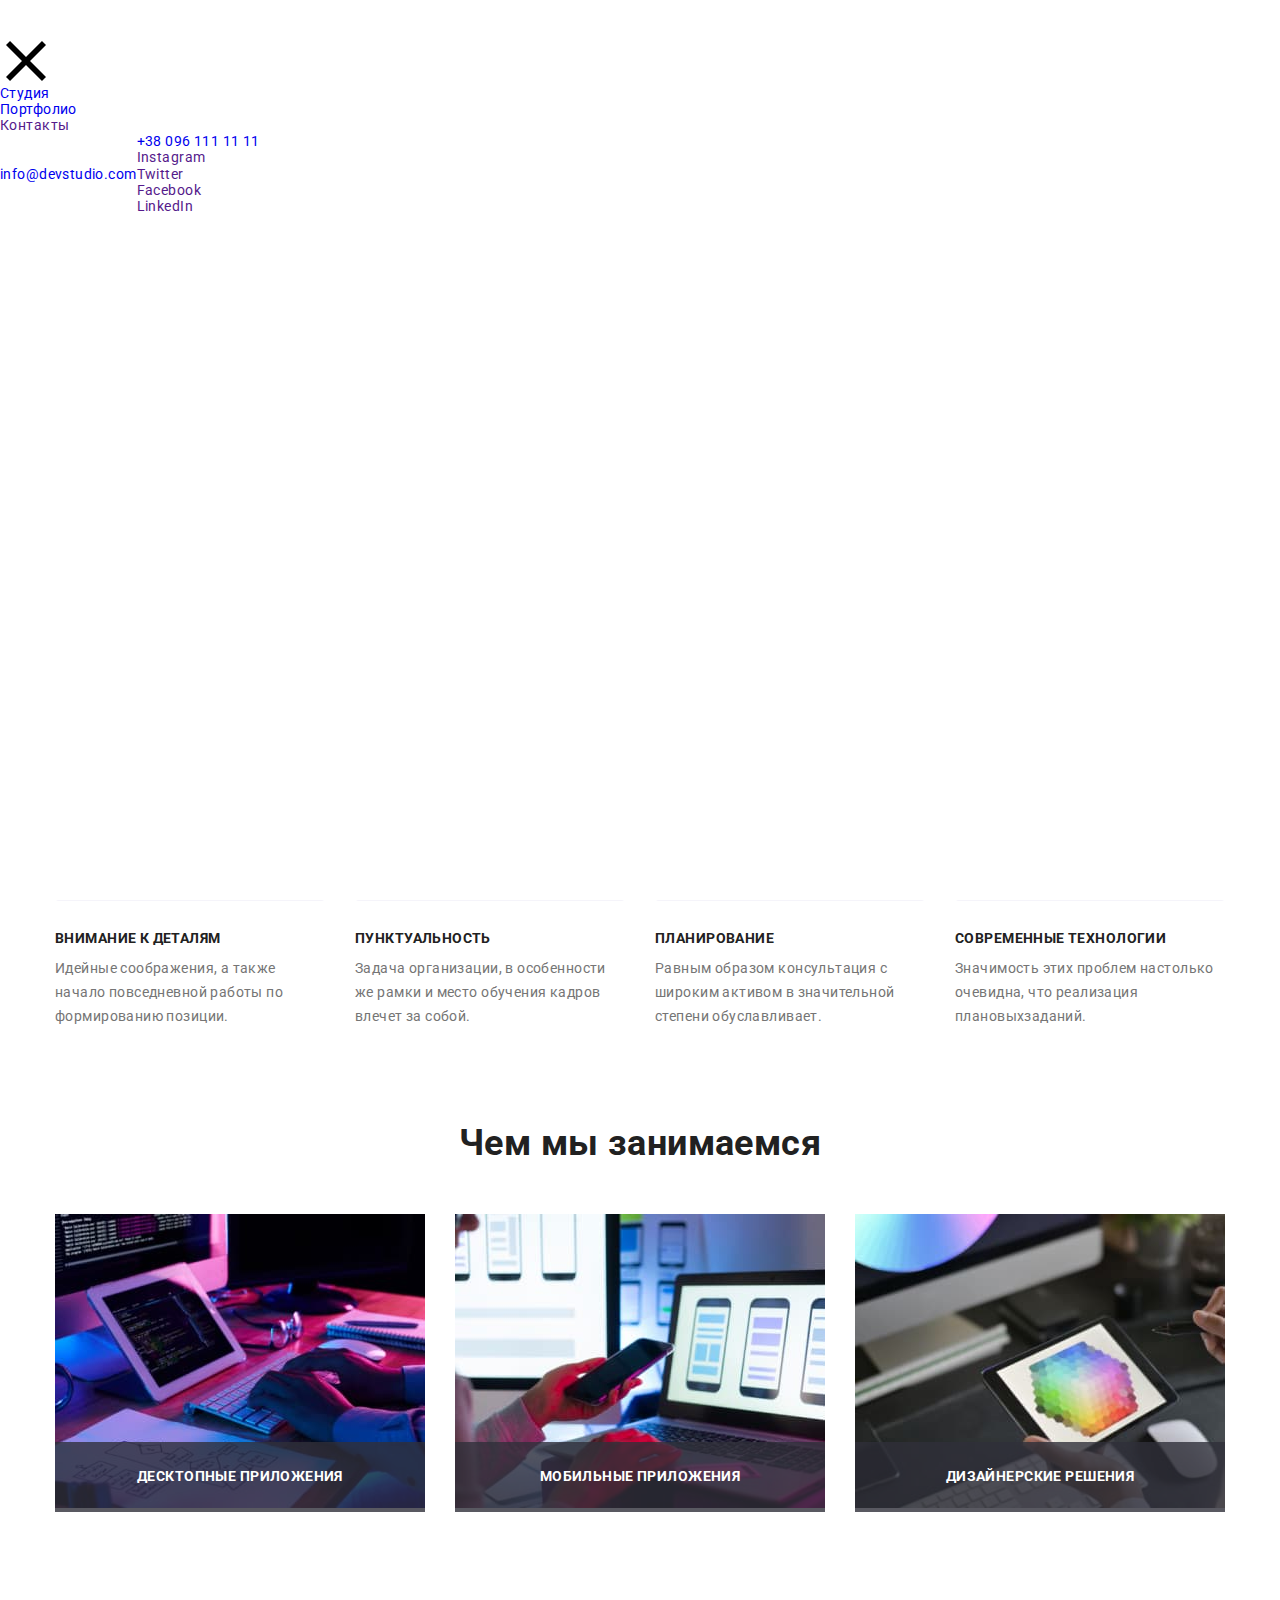
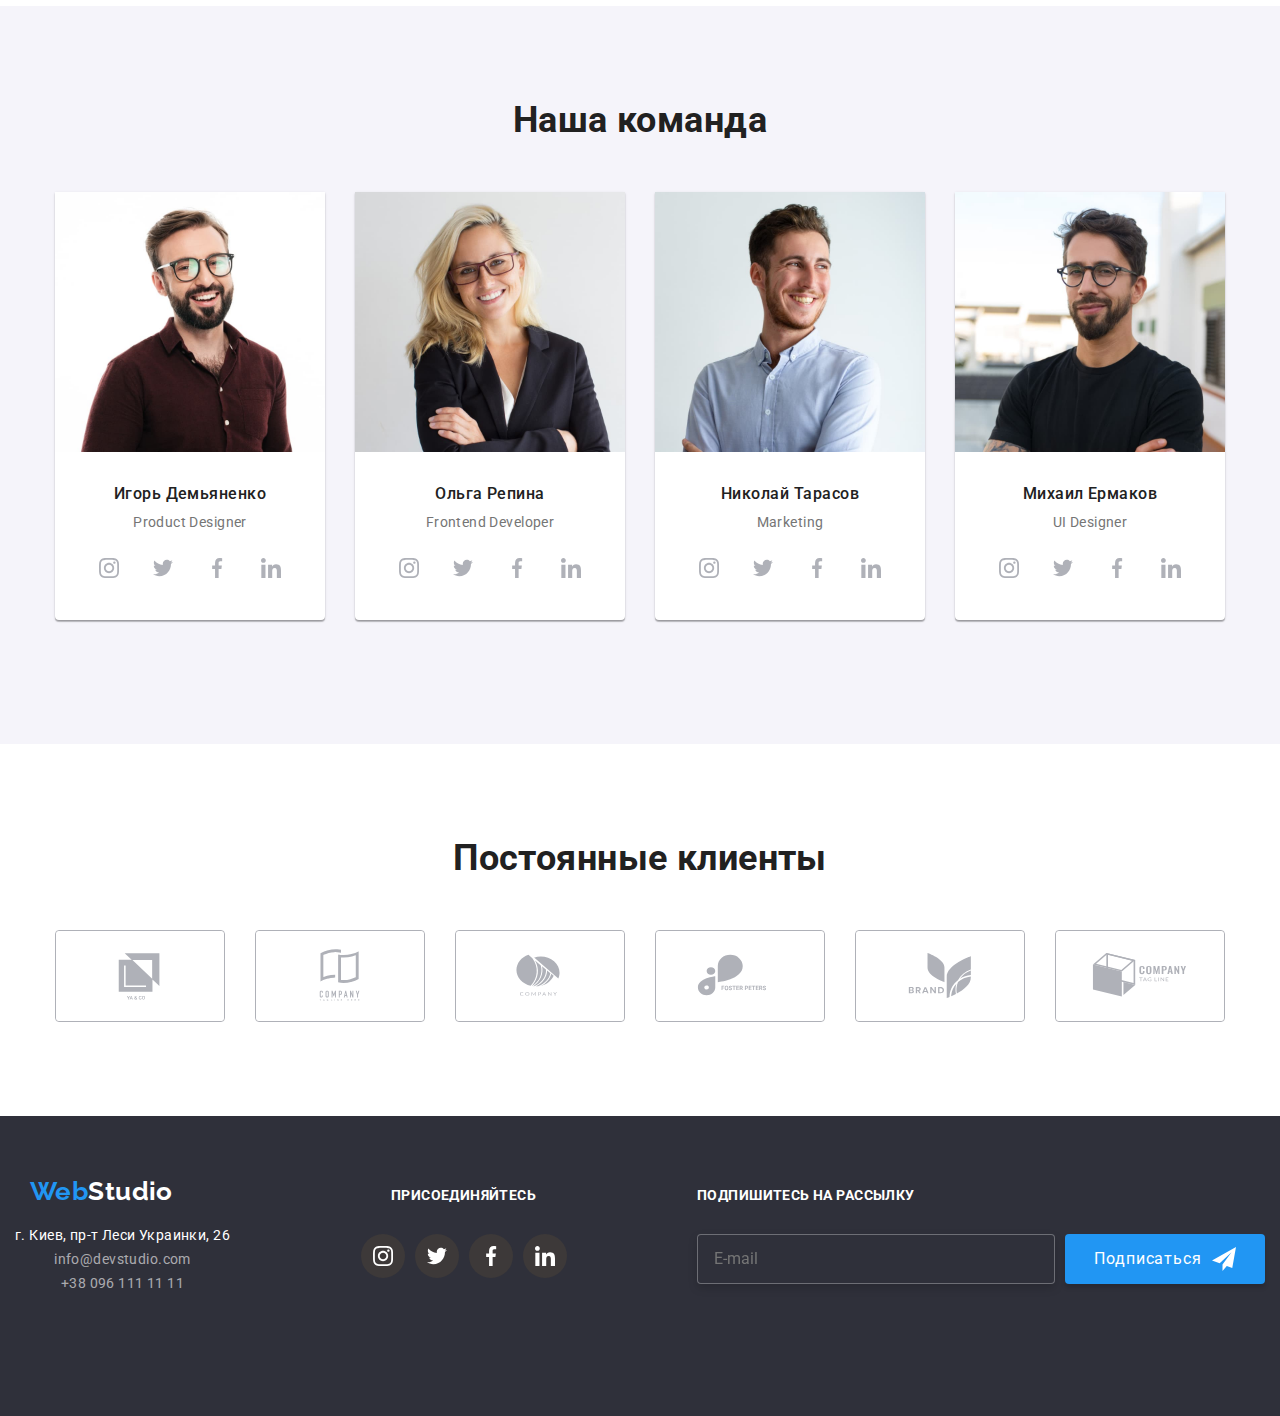
==== commit 58cd5747: "домашка" ====
--- a/index.html
+++ b/index.html
@@ -1,487 +1,535 @@
 <!DOCTYPE html>
 <html lang="ru">
-<head>
-    <meta charset="UTF-8">
-    <meta http-equiv="X-UA-Compatible" content="IE=edge">
-    <meta name="viewport" content="width=device-width, initial-scale=1.0">
+  <head>
+    <meta charset="UTF-8" />
+    <meta http-equiv="X-UA-Compatible" content="IE=edge" />
+    <meta name="viewport" content="width=device-width, initial-scale=1.0" />
     <title>WebStudio</title>
-    <link href="https://fonts.googleapis.com/css2?family=Raleway:wght@700&family=Roboto:wght@400;500;700;900&display=swap" rel="stylesheet">
-    <link rel="stylesheet" href="https://cdnjs.cloudflare.com/ajax/libs/modern-normalize/1.1.0/modern-normalize.min.css">
+    <link
+      href="https://fonts.googleapis.com/css2?family=Raleway:wght@700&family=Roboto:wght@400;500;700;900&display=swap"
+      rel="stylesheet"
+    />
+    <link
+      rel="stylesheet"
+      href="https://cdnjs.cloudflare.com/ajax/libs/modern-normalize/1.1.0/modern-normalize.min.css"
+    />
     <!-- <link rel="stylesheet" href="css/style.css"> -->
-    <link rel="stylesheet" href="css/main.min.css">
-    
-</head>
-<body>
-    <!-- <header class="header">
+    <link rel="stylesheet" href="css/main.min.css" />
+  </head>
+  <body>
+    <header class="header">
+      <div class="container">
+        <nav class="header-nav main">
+          <a class="logo head__logo link" href="./index.html">
+            <span class="head__accent">Web</span>Studio</a
+          >
+
+          <ul class="menu-list list">
+            <li class="menu__item">
+              <a class="menu__link link current" href="./index.html">Студия</a>
+            </li>
+            <li class="menu__item">
+              <a class="menu__link link" href="./portfolio.html">Портфолио</a>
+            </li>
+            <li class="menu__item"><a class="menu__link link" href="">Контакты</a></li>
+          </ul>
+        </nav>
+
+        <ul class="menu contacts__list list">
+          <li class="menu__item">
+            <a class="menu__contact-link link" href="mailto:info@devstudio.com">
+              <svg class="menu__header-icon" width="16" height="12">
+                <use href="./images/icons.svg#icon-email-1"></use>
+              </svg>
+              info@devstudio.com</a
+            >
+          </li>
+          <li class="menu__item">
+            <a class="menu__contact-link link" href="tel:+380961111111">
+              <svg class="menu__header-icon" width="16" height="12">
+                <use href="./images/icons.svg#icon-mobile-2"></use>
+              </svg>
+              +38 096 111 11 11</a
+            >
+          </li>
+        </ul>
+        <button type="button" class="menu-open-btn">
+          <svg class="menu-open-icon" width="40" height="40">
+            <use href="./images/icons.svg#icon-burger"></use>
+          </svg>
+        </button>
+      </div>
+      <div class="mob-menu">
+          <div class="mob-menu_container">
+        <button type="button" class="menu-close-btn">
+          <svg class="menu-close-icon" width="40" height="40">
+            <use href="./images/icons.svg#icon-vector"></use>
+          </svg>
+        </button>
+        <ul class="mob-list list">
+          <li class="mob__item">
+            <a class="mob__link link current" href="./index.html">Студия</a>
+          </li>
+          <li class="mob__item">
+            <a class="mob__link link" href="./portfolio.html">Портфолио</a>
+          </li>
+          <li class="mob__item"><a class="mob__link link" href="">Контакты</a></li>
+        </ul>
+        <ul class="moby contacts__list list">
+          <li class="moby__item">
+            <a class="moby__contact-link link" href="mailto:info@devstudio.com">info@devstudio.com</a>
+          </li>
+          <li class="moby__item">
+            <a class="moby__contact-link link" href="tel:+380961111111">+38 096 111 11 11</a>
+        <ul class="messanger-list list">
+          <li class="messanger__item">
+            <a class="messanger__con-link link" href="">Instagram</a>
+            </li>
+            <li class="messanger__item">
+            <a class="messanger__con-link link" href="">Twitter</a>
+            </li>
+            <li class="messanger__item">
+            <a class="messanger__con-link link" href="">Facebook</a>
+            </li>
+            <li class="messanger__item">
+            <a class="messanger__con-link link" href="">LinkedIn</a>
+            </li>
+        </div>
+      </div>
+    </header>
+    <main>
+      <section class="section hero">
         <div class="container">
-        <nav class="header-nav main">
-            <a class="logo head__logo link" href="./index.html">
-                <span class="head__accent">Web</span>Studio</a>
-    
-            <ul class="menu list">
-                <li class="menu__item"><a class="menu__link link current" href="./index.html">Студия</a></li>
-                <li class="menu__item"><a class="menu__link link" href="./portfolio.html">Портфолио</a></li>
-                <li class="menu__item"><a class="menu__link link" href="">Контакты</a></li>
-            </ul>
-        </nav>
-        
-        <ul class="menu contacts__list list">
-            <li class="menu__item">
-                <a class="menu__contact-link link" href="mailto:info@devstudio.com">
-                     <svg class="menu__header-icon" width="16" height="12">
-                        <use href="./images/icons.svg#icon-email-1"></use>
-                    </svg>
-                    info@devstudio.com</a></li>
-            <li class="menu__item">
-                <a class="menu__contact-link link" href="tel:+380961111111">
-                     <svg class="menu__header-icon" width="16" height="12">
-                        <use href="./images/icons.svg#icon-mobile-2" ></use>
-                    </svg>
-                    +38 096 111 11 11</a></li>
-        </ul>
-        </div>
-
-    
-    </header> -->
-    <main>
-
-        <section class="section hero">
-            <div class="container">
-            <h1 class="hero-title">Эффективные решения для вашего бизнеса
-            </h1>
-            <button class="button" type="button" data-modal-open>Заказать услугу</button>
-        </div>
-        </section>
-
-    <section class="section about">
+          <h1 class="hero-title">Эффективные решения для вашего бизнеса</h1>
+          <button class="button" type="button" data-modal-open>Заказать услугу</button>
+        </div>
+      </section>
+
+      <section class="section about">
         <div class="container">
-        <h2 class="section-title visually-hidden">наши приоритеты</h2>
-
-        <ul class="about-list list">
-            <li class="about-item" >
-                <div class="about-soc-list">
-                    <svg class="about-soc-icon" width="70" height="70">
-                        <use href="./images/icons.svg#icon-antenna-1"></use>
-                    </svg>
-
-                </div>
-                
-                
-                <h3 class="about-subtitle">Внимание к деталям</h3>
-                <p class="about-description">Идейные соображения, а также начало повседневной работы по формированию позиции.</p>
-            </li>
+          <h2 class="section-title visually-hidden">наши приоритеты</h2>
+
+          <ul class="about-list list">
             <li class="about-item">
-                <div class="about-soc-list">
-                    <svg class="about-soc-icon" width="70" height="70">
-                        <use href="./images/icons.svg#icon-clock-2"></use>
-                    </svg>
-
-                </div>
-
-                <h3 class="about-subtitle">Пунктуальность</h3>
-                <p class="about-description">Задача организации, в особенности же рамки и место обучения кадров влечет за собой.</p>
+              <div class="about-soc-list">
+                <svg class="about-soc-icon" width="70" height="70">
+                  <use href="./images/icons.svg#icon-antenna-1"></use>
+                </svg>
+              </div>
+
+              <h3 class="about-subtitle">Внимание к деталям</h3>
+              <p class="about-description">
+                Идейные соображения, а также начало повседневной работы по формированию позиции.
+              </p>
             </li>
             <li class="about-item">
-                <div class="about-soc-list">
-                    <svg class="about-soc-icon" width="70" height="70">
-                        <use href="./images/icons.svg#icon-diagram-3"></use>
-                    </svg>
-
-                </div>
-                <h3 class="about-subtitle">Планирование</h3>
-                <p class="about-description">Равным образом консультация с широким активом в значительной степени обуславливает.</p>
+              <div class="about-soc-list">
+                <svg class="about-soc-icon" width="70" height="70">
+                  <use href="./images/icons.svg#icon-clock-2"></use>
+                </svg>
+              </div>
+
+              <h3 class="about-subtitle">Пунктуальность</h3>
+              <p class="about-description">
+                Задача организации, в особенности же рамки и место обучения кадров влечет за собой.
+              </p>
             </li>
             <li class="about-item">
-                <div class="about-soc-list">
-                    <svg class="about-soc-icon" width="70" height="70">
-                        <use href="./images/icons.svg#icon-astronaut-4"></use>
-                    </svg>
-
-                </div>
-                <h3 class="about-subtitle">Современные технологии</h3>
-                <p class="about-description">Значимость этих проблем настолько очевидна, что реализация плановыхзаданий.</p>
-            </li>
-        </ul>
-    </div>
-    </section>
-    <!-- <section class="section work">
+              <div class="about-soc-list">
+                <svg class="about-soc-icon" width="70" height="70">
+                  <use href="./images/icons.svg#icon-diagram-3"></use>
+                </svg>
+              </div>
+              <h3 class="about-subtitle">Планирование</h3>
+              <p class="about-description">
+                Равным образом консультация с широким активом в значительной степени обуславливает.
+              </p>
+            </li>
+            <li class="about-item">
+              <div class="about-soc-list">
+                <svg class="about-soc-icon" width="70" height="70">
+                  <use href="./images/icons.svg#icon-astronaut-4"></use>
+                </svg>
+              </div>
+              <h3 class="about-subtitle">Современные технологии</h3>
+              <p class="about-description">
+                Значимость этих проблем настолько очевидна, что реализация плановыхзаданий.
+              </p>
+            </li>
+          </ul>
+        </div>
+      </section>
+      <section class="section work">
         <div class="container">
-        <h2 class="section-title">Чем мы занимаемся</h2>
-        <ul class="work-list list">
+          <h2 class="section-title">Чем мы занимаемся</h2>
+          <ul class="work-list list">
             <div class="work-fon">
-            <li class="work-item">
+              <li class="work-item">
                 <img src="./images/box1computer.jpg" alt="компьютер" width="370" />
                 <p class="work-text">Десктопные приложения</p>
-            </li>
-       
-            <li class="work-item">
+              </li>
+
+              <li class="work-item">
                 <img src="./images/box2phone.jpg" alt="телефон" width="370" />
                 <p class="work-text">Мобильные приложения</p>
-            </li>
-            <li class="work-item">
+              </li>
+              <li class="work-item">
                 <img src="./images/box3planchet.jpg" alt="планшет" width="370" />
                 <p class="work-text">Дизайнерские решения</p>
-            </li>
-        </div>
-        </ul>
-    </div>
-    </section> -->
-    <!-- <section class="section team">
+              </li>
+            </div>
+          </ul>
+        </div>
+      </section>
+      <section class="section team">
         <div class="container">
-        <h2 class="section-title">Наша команда</h2>
-        <ul class="team-list list">
+          <h2 class="section-title">Наша команда</h2>
+          <ul class="team-list list">
             <li class="team-item">
-                <img src="./images/man1.jpg" alt="мужчина1" width="270" />
-                <div class="thumb">
+              <img src="./images/man1.jpg" alt="мужчина1" width="270" />
+              <div class="thumb">
                 <h3 class="team-subtitle">Игорь Демьяненко</h3>
                 <p class="team- description">Product Designer</p>
                 <ul class="team-soc-list list">
-                    <li class="team-soc-item">
-                        <a href="" class="team-soc-link">
-                            <svg class="team-soc-icon" width="20" height="20">
-                                <use href="./images/icons.svg#icon-instagram-1"></use>
-                            </svg>
-                        </a>
-                    </li>
-                    <li class="team-soc-item">
-                        <a href="" class="team-soc-link">
-                            <svg class="team-soc-icon" width="20" height="20">
-                                <use href="./images/icons.svg#icon-twitter-2"></use>
-                            </svg>
-                        </a>
-                    </li>
-                    <li class="team-soc-item">
-                        <a href="" class="team-soc-link">
-                            <svg class="team-soc-icon" width="20" height="20">
-                                <use href="./images/icons.svg#icon-facebook-3"></use>  
-                            </svg>                           
-                        </a>
-                    </li>
-                    <li class="team-soc-item">
-                        <a href="" class="team-soc-link">
-                            <svg class="team-soc-icon" width="20" height="20">
-                                <use href="./images/icons.svg#icon-linkedin-4"></use>
-                            </svg>
-                        </a>
-                    </li>
+                  <li class="team-soc-item">
+                    <a href="" class="team-soc-link">
+                      <svg class="team-soc-icon" width="20" height="20">
+                        <use href="./images/icons.svg#icon-instagram-1"></use>
+                      </svg>
+                    </a>
+                  </li>
+                  <li class="team-soc-item">
+                    <a href="" class="team-soc-link">
+                      <svg class="team-soc-icon" width="20" height="20">
+                        <use href="./images/icons.svg#icon-twitter-2"></use>
+                      </svg>
+                    </a>
+                  </li>
+                  <li class="team-soc-item">
+                    <a href="" class="team-soc-link">
+                      <svg class="team-soc-icon" width="20" height="20">
+                        <use href="./images/icons.svg#icon-facebook-3"></use>
+                      </svg>
+                    </a>
+                  </li>
+                  <li class="team-soc-item">
+                    <a href="" class="team-soc-link">
+                      <svg class="team-soc-icon" width="20" height="20">
+                        <use href="./images/icons.svg#icon-linkedin-4"></use>
+                      </svg>
+                    </a>
+                  </li>
                 </ul>
-                </div>
+              </div>
             </li>
             <li class="team-item">
-                <img src="./images/woman2.jpg" alt="женщина2" width="270" />
-                <div class="thumb">
+              <img src="./images/woman2.jpg" alt="женщина2" width="270" />
+              <div class="thumb">
                 <h3 class="team-subtitle">Ольга Репина</h3>
                 <p class="team- description">Frontend Developer</p>
                 <ul class="team-soc-list list">
-                    <li class="team-soc-item">
-                        <a href="" class="team-soc-link">
-                            <svg class="team-soc-icon" width="20" height="20">
-                                <use href="./images/icons.svg#icon-instagram-1"></use>
-                            </svg>
-                        </a>
-                    </li>
-                    <li class="team-soc-item">
-                        <a href="" class="team-soc-link">
-                            <svg class="team-soc-icon" width="20" height="20">
-                                <use href="./images/icons.svg#icon-twitter-2"></use>
-                            </svg>
-                        </a>
-                    </li>
-                    <li class="team-soc-item">
-                        <a href="" class="team-soc-link">
-                            <svg class="team-soc-icon" width="20" height="20">
-                                <use href="./images/icons.svg#icon-facebook-3"></use>  
-                            </svg>                           
-                        </a>
-                    </li>
-                    <li class="team-soc-item">
-                        <a href="" class="team-soc-link">
-                            <svg class="team-soc-icon" width="20" height="20">
-                                <use href="./images/icons.svg#icon-linkedin-4"></use>
-                            </svg>
-                        </a>
-                    </li>
-                
+                  <li class="team-soc-item">
+                    <a href="" class="team-soc-link">
+                      <svg class="team-soc-icon" width="20" height="20">
+                        <use href="./images/icons.svg#icon-instagram-1"></use>
+                      </svg>
+                    </a>
+                  </li>
+                  <li class="team-soc-item">
+                    <a href="" class="team-soc-link">
+                      <svg class="team-soc-icon" width="20" height="20">
+                        <use href="./images/icons.svg#icon-twitter-2"></use>
+                      </svg>
+                    </a>
+                  </li>
+                  <li class="team-soc-item">
+                    <a href="" class="team-soc-link">
+                      <svg class="team-soc-icon" width="20" height="20">
+                        <use href="./images/icons.svg#icon-facebook-3"></use>
+                      </svg>
+                    </a>
+                  </li>
+                  <li class="team-soc-item">
+                    <a href="" class="team-soc-link">
+                      <svg class="team-soc-icon" width="20" height="20">
+                        <use href="./images/icons.svg#icon-linkedin-4"></use>
+                      </svg>
+                    </a>
+                  </li>
                 </ul>
-            </div>
+              </div>
             </li>
             <li class="team-item">
-                <img src="./images/man3.jpg" alt="мужчина3" width="270" />
-                <div class="thumb">
+              <img src="./images/man3.jpg" alt="мужчина3" width="270" />
+              <div class="thumb">
                 <h3 class="team-subtitle">Николай Тарасов</h3>
                 <p class="team- description">Marketing</p>
                 <ul class="team-soc-list list">
-                    <li class="team-soc-item">
-                        <a href="" class="team-soc-link">
-                            <svg class="team-soc-icon" width="20" height="20">
-                                <use href="./images/icons.svg#icon-instagram-1"></use>
-                            </svg>
-                        </a>
-                    </li>
-                    <li class="team-soc-item">
-                        <a href="" class="team-soc-link">
-                            <svg class="team-soc-icon" width="20" height="20">
-                                <use href="./images/icons.svg#icon-twitter-2"></use>
-                            </svg>
-                        </a>
-                    </li>
-                    <li class="team-soc-item">
-                        <a href="" class="team-soc-link">
-                            <svg class="team-soc-icon" width="20" height="20">
-                                <use href="./images/icons.svg#icon-facebook-3"></use>  
-                            </svg>                           
-                        </a>
-                    </li>
-                    <li class="team-soc-item">
-                        <a href="" class="team-soc-link">
-                            <svg class="team-soc-icon" width="20" height="20">
-                                <use href="./images/icons.svg#icon-linkedin-4"></use>
-                            </svg>
-                        </a>
-                    </li>
+                  <li class="team-soc-item">
+                    <a href="" class="team-soc-link">
+                      <svg class="team-soc-icon" width="20" height="20">
+                        <use href="./images/icons.svg#icon-instagram-1"></use>
+                      </svg>
+                    </a>
+                  </li>
+                  <li class="team-soc-item">
+                    <a href="" class="team-soc-link">
+                      <svg class="team-soc-icon" width="20" height="20">
+                        <use href="./images/icons.svg#icon-twitter-2"></use>
+                      </svg>
+                    </a>
+                  </li>
+                  <li class="team-soc-item">
+                    <a href="" class="team-soc-link">
+                      <svg class="team-soc-icon" width="20" height="20">
+                        <use href="./images/icons.svg#icon-facebook-3"></use>
+                      </svg>
+                    </a>
+                  </li>
+                  <li class="team-soc-item">
+                    <a href="" class="team-soc-link">
+                      <svg class="team-soc-icon" width="20" height="20">
+                        <use href="./images/icons.svg#icon-linkedin-4"></use>
+                      </svg>
+                    </a>
+                  </li>
                 </ul>
-            </div>
+              </div>
             </li>
             <li class="team-item">
-                <img src="./images/man4.jpg" alt="мужчина4" width="270" />
-                <div class="thumb">
+              <img src="./images/man4.jpg" alt="мужчина4" width="270" />
+              <div class="thumb">
                 <h3 class="team-subtitle">Михаил Ермаков</h3>
                 <p class="team- description">UI Designer</p>
                 <ul class="team-soc-list list">
-                    <li class="team-soc-item">
-                        <a href="" class="team-soc-link">
-                            <svg class="team-soc-icon" width="20" height="20">
-                                <use href="./images/icons.svg#icon-instagram-1"></use>
-                            </svg>
-                        </a>
-                    </li>
-                    <li class="team-soc-item">
-                        <a href="" class="team-soc-link">
-                            <svg class="team-soc-icon" width="20" height="20">
-                                <use href="./images/icons.svg#icon-twitter-2"></use>
-                            </svg>
-                        </a>
-                    </li>
-                    <li class="team-soc-item">
-                        <a href="" class="team-soc-link">
-                            <svg class="team-soc-icon" width="20" height="20">
-                                <use href="./images/icons.svg#icon-facebook-3"></use>  
-                            </svg>                           
-                        </a>
-                    </li>
-                    <li class="team-soc-item">
-                        <a href="" class="team-soc-link">
-                            <svg class="team-soc-icon" width="20" height="20">
-                                <use href="./images/icons.svg#icon-linkedin-4"></use>
-                            </svg>
-                        </a>
-                    </li>
+                  <li class="team-soc-item">
+                    <a href="" class="team-soc-link">
+                      <svg class="team-soc-icon" width="20" height="20">
+                        <use href="./images/icons.svg#icon-instagram-1"></use>
+                      </svg>
+                    </a>
+                  </li>
+                  <li class="team-soc-item">
+                    <a href="" class="team-soc-link">
+                      <svg class="team-soc-icon" width="20" height="20">
+                        <use href="./images/icons.svg#icon-twitter-2"></use>
+                      </svg>
+                    </a>
+                  </li>
+                  <li class="team-soc-item">
+                    <a href="" class="team-soc-link">
+                      <svg class="team-soc-icon" width="20" height="20">
+                        <use href="./images/icons.svg#icon-facebook-3"></use>
+                      </svg>
+                    </a>
+                  </li>
+                  <li class="team-soc-item">
+                    <a href="" class="team-soc-link">
+                      <svg class="team-soc-icon" width="20" height="20">
+                        <use href="./images/icons.svg#icon-linkedin-4"></use>
+                      </svg>
+                    </a>
+                  </li>
                 </ul>
-            </div>
-            </li>
-        </ul>
-    </div>
-    </section> -->
-    <!-- <section class="section customers">
+              </div>
+            </li>
+          </ul>
+        </div>
+      </section>
+      <section class="section customers">
         <div class="container">
-         <h2 class="section-title">Постоянные клиенты</h2>
-         <ul class="customers-list list">
-             <li class="customers-list-item">
-                 <a href="" class="customers-list-link">
-                     <svg class="customers-list-icon" width="106" height="60">
-                    <use href="./images/icons.svg#icon-group-1"></use> 
-                    </svg> 
-               </a>
-             </li>
-             <li class="customers-list-item">
-                <a href="" class="customers-list-link">
-                    <svg class="customers-list-icon" width="106" height="60">
-                        <use href="./images/icons.svg#icon-group-2"></use> 
-                        </svg> 
-                   </a>
-             </li>
-             <li class="customers-list-item">
-                <a href="" class="customers-list-link">
-                    <svg class="customers-list-icon" width="106" height="60">
-                        <use href="./images/icons.svg#icon-group-3"></use> 
-                        </svg> 
-                </a>
-             </li>
-             <li class="customers-list-item">
-                <a href="" class="customers-list-link">
-                    <svg class="customers-list-icon" width="106" height="60">
-                        <use href="./images/icons.svg#icon-group-4"></use> 
-                        </svg> 
-                </a>
-             </li>
-             <li class="customers-list-item">
-                <a href="" class="customers-list-link">
-                    <svg class="customers-list-icon" width="106" height="60">
-                        <use href="./images/icons.svg#icon-group-5"></use> 
-                        </svg> 
-                   </a>
-             </li>
-             <li class="customers-list-item">
-                <a href="" class="customers-list-link">
-                    <svg class="customers-list-icon" width="106" height="60">
-                        <use href="./images/icons.svg#icon-group-6"></use> 
-                        </svg> 
-                </a>
-             </li>
-         </ul>
-        </div>
-
-    </section> -->
-</main>
-    <!-- <footer class="footer">
-    
-        <div class="footer-container">
-            <div class="footer-flex">
-        <a class="logo head__logo link" href="/">
-            <span class="head__accent">Web</span>Studio</a>
-        <ul class="footer-list list">
+          <h2 class="section-title">Постоянные клиенты</h2>
+          <ul class="customers-list list">
+            <li class="customers-list-item">
+              <a href="" class="customers-list-link">
+                <svg class="customers-list-icon" width="106" height="60">
+                  <use href="./images/icons.svg#icon-group-1"></use>
+                </svg>
+              </a>
+            </li>
+            <li class="customers-list-item">
+              <a href="" class="customers-list-link">
+                <svg class="customers-list-icon" width="106" height="60">
+                  <use href="./images/icons.svg#icon-group-2"></use>
+                </svg>
+              </a>
+            </li>
+            <li class="customers-list-item">
+              <a href="" class="customers-list-link">
+                <svg class="customers-list-icon" width="106" height="60">
+                  <use href="./images/icons.svg#icon-group-3"></use>
+                </svg>
+              </a>
+            </li>
+            <li class="customers-list-item">
+              <a href="" class="customers-list-link">
+                <svg class="customers-list-icon" width="106" height="60">
+                  <use href="./images/icons.svg#icon-group-4"></use>
+                </svg>
+              </a>
+            </li>
+            <li class="customers-list-item">
+              <a href="" class="customers-list-link">
+                <svg class="customers-list-icon" width="106" height="60">
+                  <use href="./images/icons.svg#icon-group-5"></use>
+                </svg>
+              </a>
+            </li>
+            <li class="customers-list-item">
+              <a href="" class="customers-list-link">
+                <svg class="customers-list-icon" width="106" height="60">
+                  <use href="./images/icons.svg#icon-group-6"></use>
+                </svg>
+              </a>
+            </li>
+          </ul>
+        </div>
+      </section>
+    </main>
+    <footer class="footer">
+      <div class="footer-container">
+        <div class="footer-flex">
+          <a class="logo head__logo link" href="/"> <span class="head__accent">Web</span>Studio</a>
+          <ul class="footer-list list">
             <li class="footer-adress__item">
-                <a class="footer-adress__link link" href="https://goo.gl/maps/D3uRbkzvZpGUqhTm6" target="_blank" rel="noopener noreferrer">г. Киев, пр-т Леси Украинки, 26</a>
+              <a
+                class="footer-adress__link link"
+                href="https://goo.gl/maps/D3uRbkzvZpGUqhTm6"
+                target="_blank"
+                rel="noopener noreferrer"
+                >г. Киев, пр-т Леси Украинки, 26</a
+              >
             </li>
             <li class="footer-adress__item">
-                <a class="footer-adress contact__link link list" href="mailto:info@devstudio.com">info@devstudio.com</a>
+              <a class="footer-adress contact__link link list" href="mailto:info@devstudio.com"
+                >info@devstudio.com</a
+              >
             </li>
             <li class="footer-adress__item">
-                <a class="footer-adress contact__link link list" href="tel:+380961111111">+38 096 111 11 11</a>
-            </li>
-        </ul>
-    </div>
-    <div class="footer-soc">
-        <h2 class="footer soc__title">присоединяйтесь</h2>
-        <ul class="footer-soc__list list">
+              <a class="footer-adress contact__link link list" href="tel:+380961111111"
+                >+38 096 111 11 11</a
+              >
+            </li>
+          </ul>
+        </div>
+        <div class="footer-soc">
+          <h2 class="footer soc__title">присоединяйтесь</h2>
+          <ul class="footer-soc__list list">
             <li class="footer-soc__item">
-                <a href="" class="footer-soc__link">
-                    <svg class="footer-soc__icon" width="20" height="20">
-                        <use href="./images/icons.svg#icon-instagram-1"></use> 
-                        </svg>
-                    </a> 
+              <a href="" class="footer-soc__link">
+                <svg class="footer-soc__icon" width="20" height="20">
+                  <use href="./images/icons.svg#icon-instagram-1"></use>
+                </svg>
+              </a>
             </li>
             <li class="footer-soc__item">
-                <a href="" class="footer-soc__link">
-                    <svg class="footer-soc__icon" width="20" height="20">
-                        <use href="./images/icons.svg#icon-twitter-2"></use> 
-                        </svg>
-                    </a>
+              <a href="" class="footer-soc__link">
+                <svg class="footer-soc__icon" width="20" height="20">
+                  <use href="./images/icons.svg#icon-twitter-2"></use>
+                </svg>
+              </a>
             </li>
             <li class="footer-soc__item">
-                <a href="" class="footer-soc__link">
-                    <svg class="footer-soc__icon" width="20" height="20">
-                        <use href="./images/icons.svg#icon-facebook-3"></use> 
-                        </svg>
-                    </a>
+              <a href="" class="footer-soc__link">
+                <svg class="footer-soc__icon" width="20" height="20">
+                  <use href="./images/icons.svg#icon-facebook-3"></use>
+                </svg>
+              </a>
             </li>
             <li class="footer-soc__item">
-                <a href="" class="footer-soc__link">
-                    <svg class="footer-soc__icon" width="20" height="20">
-                        <use href="./images/icons.svg#icon-linkedin-4"></use> 
-                        </svg>
-                    </a>
-            </li>
-        </ul>
-    </div>
-    
+              <a href="" class="footer-soc__link">
+                <svg class="footer-soc__icon" width="20" height="20">
+                  <use href="./images/icons.svg#icon-linkedin-4"></use>
+                </svg>
+              </a>
+            </li>
+          </ul>
+        </div>
+
         <div class="footer-mailing">
-        <p class="footer mailng__par">Подпишитесь на рассылку</p>
-        <form class="form-footer">
-            <input type="email" class="form footer__input" name="user-name" placeholder="E-mail">
-              <button class="form footer__but" type="submit">Подписаться <svg class="footer-button__icon" width="24" height="24"> 
+          <p class="footer mailng__par">Подпишитесь на рассылку</p>
+          <form class="form-footer">
+            <input type="email" class="form footer__input" name="user-name" placeholder="E-mail" />
+            <button class="form footer__but" type="submit">
+              Подписаться
+              <svg class="footer-button__icon" width="24" height="24">
                 <use href="./images/icons.svg#icon-airbus"></use>
-            </svg> </button>
-            </form>
-           </div>
-    </footer> -->
-
-<div class="backdrop is-hidden" data-modal>
-    <div class="modal">
+              </svg>
+            </button>
+          </form>
+        </div>
+      </div>
+    </footer>
+
+    <div class="backdrop is-hidden" data-modal>
+      <div class="modal">
         <button type="button" class="modal-button-icon" data-modal-close>
-            <svg class="icon-butt" width="11" height="11">
-                <use href="./images/icons.svg#icon-vector"></use>
-            </svg>
+          <svg class="icon-butt" width="11" height="11">
+            <use href="./images/icons.svg#icon-vector"></use>
+          </svg>
         </button>
         <p class="modal-title">Оставьте свои данные, мы вам перезвоним</p>
-    <form>
-        <div class="modal-field">
-        <label for="user-name" class="modal-lable">Имя</label>
-        <div class="modal-field-wrap">
-      <input 
-        type="text" 
-        class="modal-input" 
-        name="user-name"
-        id="user-name"
-        />
-        <svg class="modal-icon" width="18" height="18">
-            <use href="./images/icons.svg#icon-person"></use>
-        </svg>
+        <form>
+          <div class="modal-field">
+            <label for="user-name" class="modal-lable">Имя</label>
+            <div class="modal-field-wrap">
+              <input type="text" class="modal-input" name="user-name" id="user-name" />
+              <svg class="modal-icon" width="18" height="18">
+                <use href="./images/icons.svg#icon-person"></use>
+              </svg>
+            </div>
+          </div>
+          <div class="modal-field">
+            <label for="user-telefon" class="modal-lable">Телефон</label>
+            <div class="modal-field-wrap">
+              <input type="text" class="modal-input" name="user-telefon" id="user-telefon" />
+              <svg class="modal-icon" width="18" height="18">
+                <use href="./images/icons.svg#icon-phone"></use>
+              </svg>
+            </div>
+          </div>
+          <div class="modal-field">
+            <label for="user-email" class="modal-lable">Почта</label>
+            <div class="modal-field-wrap">
+              <input type="text" class="modal-input" name="user-email" id="user-email" />
+              <svg class="modal-icon" width="18" height="18">
+                <use href="./images/icons.svg#icon-email"></use>
+              </svg>
+            </div>
+          </div>
+          <div class="modal-field">
+            <label for="user-text" class="modal-lable">Комментарий</label>
+            <textarea
+              name="user-text"
+              id="user-text"
+              class="modal-text"
+              placeholder="Введите текст"
+              id="user-text"
+            ></textarea>
+          </div>
+          <div class="modal-field">
+            <input
+              type="checkbox"
+              name="privacy"
+              id="privacy"
+              value="privacy"
+              class="modal-check visually-hidden"
+            />
+            <label for="privacy" class="check-text"
+              ><span>
+                <svg class="check-icon" width="11" height="8">
+                  <use href="./images/icons.svg#icon-vectorr"></use>
+                </svg>
+              </span>
+
+              <p class="condition">Соглашаюсь с рассылкой и принимаю</p>
+              <a href="Условия договора" class="conditionals">Условия договора</a>
+            </label>
+          </div>
+          <button type="submit" class="send-button">Отправить</button>
+        </form>
+      </div>
     </div>
-    </div>
-    <div class="modal-field">
-        <label for="user-telefon" class="modal-lable">Телефон</label>
-        <div class="modal-field-wrap">
-      <input type="text" 
-        class="modal-input" 
-        name="user-telefon"
-        id="user-telefon"
-        />
-        <svg class="modal-icon" width="18" height="18">
-            <use href="./images/icons.svg#icon-phone"></use>
-        </svg>
-    </div>
-    </div>
-    <div class="modal-field">
-        <label for="user-email" class="modal-lable">Почта</label>
-        <div class="modal-field-wrap">
-      <input type="text" 
-        class="modal-input" 
-        name="user-email"
-        id="user-email"
-        />
-        <svg class="modal-icon" width="18" height="18">
-            <use href="./images/icons.svg#icon-email"></use>
-        </svg>
-    </div>
-    </div>
-    <div class="modal-field">
-        <label for="user-text" class="modal-lable">Комментарий</label>
-      <textarea name="user-text" 
-        id="user-text" 
-        class="modal-text" 
-        placeholder="Введите текст"
-        id="user-text"
-        ></textarea>
-    </div>
-    <div class="modal-field">
-       <input type="checkbox"
-       name="privacy"
-       id="privacy"
-       value="privacy"
-       class="modal-check visually-hidden"
-       > 
-       <label for="privacy"
-       class="check-text"
-       ><span>
-    <svg class="check-icon" width="11" height="8">
-        <use href="./images/icons.svg#icon-vectorr"></use>
-    </svg>
-</span>
-
-    <p class="condition">Соглашаюсь с рассылкой и принимаю</p>
-    <a href="Условия договора" class="conditionals">Условия договора</a>
-
-
-    </label>
-
-    </div>
-       <button type="submit" class="send-button">Отправить</button>
-    </form>
-
-    </div>
-</div>
-<script src="./js/modal.js"></script>
-
-</body>
+    <script src="./js/modal.js"></script>
+  </body>
 </html>
--- a/css/main.min.css
+++ b/css/main.min.css
@@ -1,2 +1,2 @@
-:root{--primary-text-color: #757575;--secondary-text-color: #212121;--primary-white-color: #ffffff;--accent-color: #2196F3;--secondary-font-family: "Raleway", sans-serif;--primary-font-family: "Roboto", sans-serif}body{font-family:var(--primary-font-family);color:var(--primary-text-color);background-color:var(--primay-white-color);font-size:14px;letter-spacing:0.03em}html{box-sizing:border-box}*,*::before,*::after{box-sizing:inherit}.link{list-style:none;padding-left:0;margin:0;text-decoration:none}.list{list-style:none;padding-left:0;margin:0;padding:0px}h1,h2,h3,h4,h5,h6,p{margin-top:0;margin-bottom:0px}.img{display:block;max-width:100%;height:auto}.section{padding:60px 0}@media screen and (min-width: 1200px){.section{padding:94px 0}}.adress{font-style:normal}.container{margin-left:auto;margin-right:auto;padding-left:15px;padding-right:15px;width:100%}@media screen and (min-width: 480px){.container{width:480px}}@media screen and (min-width: 768px){.container{width:768px}}@media screen and (min-width: 1200px){.container{width:1200px}}.hero-title{font-size:36px;line-height:1.16;text-align:center;color:var(--secondary-text-color)}.section-title{font-size:36px;line-height:1.16;text-align:center;color:var(--secondary-text-color)}.visually-hidden{position:absolute;width:1px;height:1px;margin:-1px;border:0;padding:0;white-space:nowrap;clip-path:inset(100%);clip:rect(0 0 0 0);overflow:hidden}.logo{font-family:var(--secondary-font-family);font-size:26px;line-height:1.19;color:var(--secondary-text-color);font-weight:700}.head__logo{margin-right:93px}.head__accent{color:var(--accent-color)}.menu__link,.menu__contact-link{padding-top:32px;padding-bottom:32px;display:block;font-weight:500;line-height:1.14;letter-spacing:0.02em;color:var(--secondary-text-color);transition-property:color;transition-duration:250ms;transition-timing-function:cubic-bezier(0.4, 0, 0.2, 1)}.menu__link:hover,.menu__link:focus,.menu__link .current,.menu__contact-link:hover,.menu__contact-link:focus,.menu__contact-link .current{color:var(--accent-color)}.menu__link.current{position:relative}.menu__link.current::after{position:absolute;content:"";width:100%;height:4px;background:var(--accent-color);border-radius:2px;display:block;bottom:0px}.menu__item:not(:last-child){margin-right:50px}.header-nav.main{display:flex;align-items:center}.menu,.contacts__list{display:flex;align-items:center}.contacts__list{margin-left:auto}.header .container{display:flex;align-items:center}.menu__contact-link{color:var(--primary-text-color);display:flex;align-items:center;margin-left:10px}.menu__item.list{padding:0px;margin-left:0px}.menu__header-icon{fill:currentColor;margin-right:7px}.button{display:inline-block;border-radius:4px;padding:10px 32px;min-width:200px;border:1px solid transparent;align-items:center;margin-bottom:20px;background:var(--accent-color);color:var(--primary-white-color);cursor:pointer;letter-spacing:0.06em;font-size:16px;line-height:1.88}.hero{background:#2F303A;text-align:center;padding-top:118px;padding-bottom:118px;background-image:linear-gradient(rgba(47,48,58,0.4), rgba(47,48,58,0.4)),url(../images/people1.jpg);background-repeat:no-repeat;background-position:center;background-size:cover;max-width:1600px;margin:0 auto}@media screen and (min-width: 1200px){.hero{padding:200px 0px}}.hero-title{margin-top:0px;margin-bottom:30px;text-transform:uppercase;max-width:360px;margin-left:auto;margin-right:auto;font-size:26px;line-height:1.62;letter-spacing:0.06em;color:#ffffff}@media screen and (min-width: 1200px){.hero-title{font-size:44px;line-height:1.36;max-width:650px}}.backdrop{position:fixed;top:0;width:100vw;height:100vh;background-color:rgba(0,0,0,0.2);transition:opacity 320ms cubic-bezier(0.4, 0, 0.2, 1),visibility 250ms cubic-bezier(0.4, 0, 0.2, 1)}.modal{padding:40px;position:absolute;top:50%;left:50%;width:528px;min-height:581px;background:#FFFFFF;box-shadow:0px 1px 3px rgba(0,0,0,0.12),0px 1px 1px rgba(0,0,0,0.14),0px 2px 1px rgba(0,0,0,0.2);border-radius:4px;transform:translate(-50%, -50%) scale(1)}.is-hidden .modal{transform:translate(-50%, -50%) scale(0.8)}.modal-button-icon{display:flex;align-items:center;justify-content:center;width:30px;height:30px;border-radius:50%;background:#FFFFFF;border:1px solid rgba(0,0,0,0.1);position:absolute;top:8px;right:8px;cursor:pointer}.modal-button-icon:hover{fill:var(--accent-color)}.is-hidden{visibility:hidden;opacity:0;pointer-events:none}.modal-title{margin-bottom:12px;font-weight:700;font-size:20px;line-height:1.15;text-align:center;letter-spacing:0.03em;color:#212121}.modal-input{width:100%;height:40px;border:1px solid rgba(33,33,33,0.2);border-radius:4px;padding-left:41px;font-size:12px;cursor:pointer;outline:none}.modal-input:focus,.modal-input:hover{border-color:var(--accent-color)}.modal-field{margin-bottom:10px}.modal-lable{font-weight:400;font-size:12px;line-height:1.16;letter-spacing:0.01em;color:#757575;display:block;margin-bottom:4px}.modal-text{width:100%;height:138px;border:1px solid rgba(33,33,33,0.2);border-radius:4px;padding:12px;font-size:12px;resize:none;cursor:pointer;outline:none}.modal-text:hover,.modal-text:focus{border:1px solid #2196F3}.modal-field-wrap{position:relative}.modal-icon{position:absolute;left:11px;top:50%;transform:translateY(-50%)}.modal-input:focus+.modal-icon,.modal-input:hover+.modal-icon{fill:var(--accent-color)}.modal_input:focus+.modal-icon,.modal_input:hover+.modal-icon{fill:var(--accent-color)}.check-text{display:flex;align-items:center}.check-icon{fill:transparent}.modal-check:checked+.check-text .check-icon{fill:var(--primary-white-color)}.check-text span{margin-left:13px;width:16px;height:15px;border:2px solid #212121;border-radius:2px;margin-right:7px;display:flex;align-items:center;justify-content:center}.modal-check:checked+.check-text span{background-color:var(--accent-color);border:none}.modal-check:checked+.check-text .check-icon{fill:var(--primary-white-color)}.condition{position:relative;margin-right:8px;font-weight:400;font-size:14px;line-height:1.71;letter-spacing:0.03em;color:#757575}.conditionals{font-weight:400;font-size:14px;line-height:1.71;letter-spacing:0.03em;color:var(--accent-color)}.send-button{position:absolute;transform:translateX(60%) translateY(25%);border-radius:4px;padding:10px 32px;min-width:200px;height:50px;border:1px solid transparent;align-items:center;background:var(--accent-color);color:var(--primary-white-color);letter-spacing:0.06em;font-size:16px;line-height:1.88;cursor:pointer}.about-subtitle{margin-bottom:10px;margin-top:0px;font-size:14px;line-height:1.14;color:var(--secondary-text-color);font-weight:700;text-transform:uppercase;text-align:center}@media screen and (min-width: 768px){.about-subtitle{text-align:left}}.about-list{margin-top:0px;margin-bottom:-30px}@media screen and (min-width: 768px){.about-list{display:flex;flex-wrap:wrap;margin-left:-30px}}.about-description{line-height:1.71}.about-item{margin-bottom:30px}@media screen and (min-width: 768px){.about-item{flex-basis:calc(100% / 2 - 30px);margin-left:30px}}@media screen and (min-width: 1200px){.about-item{flex-basis:calc(100% / 4 - 30px)}}.about-soc-list{width:100%;height:120px;background-color:#F5F4FA;border-radius:4px;margin-bottom:30px;display:flex;align-items:center;justify-content:center}.work{padding-top:0px}.section-title{margin-bottom:50px}.work-list{align-items:center;justify-content:space-between}.work-fon{display:flex;align-items:center;justify-content:space-between}.work-item{position:relative;font-weight:700;font-size:14px;line-height:1.14;text-transform:uppercase;color:#FFFFFF}.work-text{position:absolute;bottom:0;width:370px;height:70px;display:flex;align-items:center;justify-content:center;background:rgba(47,48,58,0.8)}.team{margin-top:0px;margin-bottom:0px;background:#F5F4FA}.team-section{margin-top:0px;margin-bottom:50px}.team-subtitle{font-size:16px;line-height:1.18;letter-spacing:0.03em;font-weight:500;margin-bottom:10px;color:var(--secondary-text-color)}.team-list{display:flex;align-items:center;justify-content:space-between}.team-item{background-color:var(--primary-white-color);box-shadow:0px 1px 3px rgba(0,0,0,0.12),0px 1px 1px rgba(0,0,0,0.14),0px 2px 1px rgba(0,0,0,0.2);border-radius:0px 0px 4px 4px}.thumb{padding:30px 32px;text-align:center}.team-soc-list{display:flex;justify-content:center}.team-soc-item{width:44px;height:44px;margin-top:16px}.team-soc-item+.team-soc-item{margin-left:10px}.team-soc-link{width:100%;height:100%;background-color:FFFFFF;display:flex;align-items:center;justify-content:center;border-radius:50%;transition-property:background-color;transition-duration:250ms;transition-timing-function:cubic-bezier(0.4, 0, 0.2, 1)}.team-soc-link:hover{background-color:var(--accent-color)}.team-soc-icon{fill:#AFB1B8}.team-soc-link:hover .team-soc-icon{fill:#F5F4FA}.customers{margin-top:0px;margin-bottom:0px;background-color:var(--primary-white-color)}.customers-list-item{width:170px;height:92px;border:1px solid #AFB1B8;border-radius:4px;outline:none}.customers-list-item+.customers-list-item{margin-left:30px}.customers-list-item:hover{color:var(--accent-color);border-color:1px solid var(--accent-color);border-radius:4px}.customers-list-link{width:100%;height:100%;background-color:#FFFFFF;display:flex;align-items:center;justify-content:center;border-radius:4px}.customers-list-icon{fill:#AFB1B8;transition-property:fill;transition-duration:250ms;transition-timing-function:cubic-bezier(0.4, 0, 0.2, 1)}.customers-list-item:hover .customers-list-icon{fill:var(--accent-color)}.customers-list{display:flex;align-items:center;justify-content:space-between}.portfolio-btn{font-family:'Roboto';font-weight:500;font-size:16px;line-height:1.62;background-color:#F5F4FA;border-radius:4px;color:var(--secondary-text-color);cursor:pointer;border:none;padding:6px 22px;transition-property:background-color, color;transition-duration:250ms;transition-timing-function:cubic-bezier(0.4, 0, 0.2, 1)}.portfolio-btn:hover,.portfolio-btn:focus,.portfolio-btn .current{background-color:var(--accent-color);color:var(--primary-white-color);box-shadow:0px 3px 1px rgba(0,0,0,0.1),0px 1px 2px rgba(0,0,0,0.08),0px 2px 2px rgba(0,0,0,0.12)}.portfolio-item:not(:last-child){margin-right:8px}.btn-list{display:flex;justify-content:center;padding:20px}img{display:block}.card-list{display:flex;flex-wrap:wrap;margin-right:-30px;margin-bottom:-30px}.card-item{margin-right:30px;margin-bottom:30px;width:370px;width:calc((100% - 90px) / 3);background-color:#ffffff;transition-property:box-shadow;transition-duration:250ms;transition-timing-function:cubic-bezier(0.4, 0, 0.2, 1)}.card-item:hover{box-shadow:0px 1px 1px rgba(0,0,0,0.12),0px 4px 4px rgba(0,0,0,0.06),1px 4px 6px rgba(0,0,0,0.16);cursor:pointer}.card-top{position:relative;overflow:hidden}.card-top:hover{box-shadow:0px 1px 1px rgba(0,0,0,0.12),0px 4px 4px rgba(0,0,0,0.06),1px 4px 6px rgba(0,0,0,0.16)}.card-top-text{position:absolute;width:100%;height:100%;top:0;left:0;font-size:18px;line-height:1.56;color:var(--primary-white-color);padding:63px 24px;background:rgba(33,150,243,0.9);transform:translateY(100%);transition:250ms}.card-item:hover .card-top-text{transform:translate(0)}.thumbs{padding:20px 24px;text-align:left;width:370px;border-left:1px solid #EEEEEE;border-right:1px solid #EEEEEE;border-bottom:1px solid #EEEEEE}.card-title{margin-top:20px;margin-bottom:0px;padding:0px;font-size:18px;line-height:2;letter-spacing:0.06em;color:var(--secondary-text-color)}.card-desc{margin-top:4px;margin-bottom:0px;padding:0px;font-size:16px;line-height:1.88;color:var(--primary-text-color)}.footer{background:#2F303A}.footer-container{margin:auto;width:1200px;padding:60px 15px}.adress__item{margin-bottom:9px}.footer .logo{color:var(--primary-white-color);margin-right:0px;margin-bottom:20px;display:block}.footer-adress__link{font-size:14px;line-height:1.71;color:var(--primary-white-color)}.footer-item:not(:last-child){margin-bottom:10px}.contact__link{color:rgba(255,255,255,0.6);font-weight:400;line-height:1.71;padding:0px}.contact__link:hover,.contact__link:focus,.contact__link .current{color:var(--accent-color)}.footer-container{display:flex;flex-direction:row;align-items:baseline}.footer-soc{margin-left:70px}.soc__title{color:#ffffff;margin-bottom:20px;justify-content:center;font-family:'Roboto';font-style:normal;font-weight:700;font-size:14px;line-height:1.14;letter-spacing:0.03em;text-transform:uppercase}.footer-soc__list{display:flex;justify-content:center;align-items:center;margin-top:20px}.footer-soc__item{width:44px;height:44px;margin-top:10px;border-radius:50%;background-color:#3d3939;display:flex;justify-content:center;align-items:center;padding:20px;transition-property:background-color;transition-duration:250ms;transition-timing-function:cubic-bezier(0.4, 0, 0.2, 1)}.footer-soc__item+.footer-soc__item{margin-left:10px}.footer-soc__item:hover{background-color:var(--accent-color)}.footer-soc__link{width:20px;height:20px;fill:#FFFFFF;display:flex;justify-content:center;align-items:center}.footer-soc__item:hover .footer-soc__icon{fill:#F5F4FA}.footer-mailing{margin-left:93px}.form-footer{display:flex;align-items:center}.mailng__par{font-weight:700;font-size:14px;line-height:1.14;letter-spacing:0.03em;text-transform:uppercase;color:#FFFFFF;padding-bottom:20px;margin-bottom:10px}.footer-button__icon{width:24px;height:24px;fill:#ffffff;margin-left:10px}.footer__input{margin-right:10px;width:358px;height:50px;box-sizing:border-box;font-size:16px;line-height:1.25;padding-left:16px;border:1px solid rgba(255,255,255,0.3);filter:drop-shadow(0px 4px 4px rgba(0,0,0,0.15));border-radius:4px;background:#2F303A}.footer__but{display:flex;align-items:center;justify-content:center;width:200px;height:50px;background:#2196F3;box-shadow:0px 4px 4px rgba(0,0,0,0.15);border-radius:4px;border:#2196F3;font-size:16px;line-height:1.88;letter-spacing:0.06em;color:#FFFFFF}
+:root{--primary-text-color: #757575;--secondary-text-color: #212121;--primary-white-color: #ffffff;--accent-color: #2196F3;--secondary-font-family: "Raleway", sans-serif;--primary-font-family: "Roboto", sans-serif}body{font-family:var(--primary-font-family);color:var(--primary-text-color);background-color:var(--primay-white-color);font-size:14px;letter-spacing:0.03em}html{box-sizing:border-box}*,*::before,*::after{box-sizing:inherit}.link{list-style:none;padding-left:0;margin:0;text-decoration:none}.list{list-style:none;padding-left:0;margin:0;padding:0px}h1,h2,h3,h4,h5,h6,p{margin-top:0;margin-bottom:0px}.img{display:block;max-width:100%;height:auto}.section{padding:60px 0}@media screen and (min-width: 1200px){.section{padding:94px 0}}.adress{font-style:normal}.container{margin-left:auto;margin-right:auto;padding-left:15px;padding-right:15px;width:100%}@media screen and (min-width: 480px){.container{width:480px}}@media screen and (min-width: 768px){.container{width:768px}}@media screen and (min-width: 1200px){.container{width:1200px}}.hero-title{font-size:36px;line-height:1.16;text-align:center;color:var(--secondary-text-color)}.section-title{margin-bottom:30px;font-size:28px;line-height:1.16;text-align:center;color:var(--secondary-text-color)}@media screen and (min-width: 1200px){.section-title{margin-bottom:50px;font-size:36px}}.visually-hidden{position:absolute;width:1px;height:1px;margin:-1px;border:0;padding:0;white-space:nowrap;clip-path:inset(100%);clip:rect(0 0 0 0);overflow:hidden}.logo{font-family:var(--secondary-font-family);font-size:26px;line-height:1.19;color:var(--secondary-text-color);font-weight:700}.head__logo{margin-right:93px}@media screen and (min-width: 768px){.head__logo{width:134px;height:28px;margin-left:15px}}.head__accent{color:var(--accent-color)}.header{padding:10px 0}@media screen and (min-widht: 768px){.header{padding:20px 0}}.menu-list{display:flex;align-items:baseline}.menu__link,.menu__contact-link{font-weight:500;line-height:1.14;letter-spacing:0.02em;color:var(--secondary-text-color);transition-property:color;transition-duration:250ms;transition-timing-function:cubic-bezier(0.4, 0, 0.2, 1)}@media screen and (max-width: 767px){.menu__link,.menu__contact-link{display:none}}.menu__link:hover,.menu__link:focus,.menu__link .current,.menu__contact-link:hover,.menu__contact-link:focus,.menu__contact-link .current{color:var(--accent-color)}.menu__link.current{position:relative;margin-right:30px}.menu__link.current::after{position:absolute;content:'';width:100%;height:4px;background:var(--accent-color);border-radius:2px;display:block;bottom:0px}@media screen and (min-width: 768px) and (max-width: 1199px){.menu__item+.menu__item{margin-top:10px}}.menu__item+.menu__item{margin-right:30px}.header-nav.main{display:flex;align-items:center}@media screen and (min-width: 1200px){.menu,.contacts__list{display:flex;align-items:center}}.contacts__list{margin-left:auto}.header .container{display:flex;align-items:center}.menu__contact-link{color:var(--primary-text-color);margin-left:10px}@media screen and (min-width: 768px) and (max-width: 1199px){.menu__contact-link .menu__contact-link+.menu__contact-link{margin-top:10px}}.menu__item.list{padding:0px;margin-left:0px}.menu__header-icon{fill:currentColor;margin-right:7px}.mob-menu{position:fixed;z-index:1;top:0;left:0;background-color:#ffffff;width:100vw;height:100vh;padding-top:40px;padding-bottom:40px}.menu-close-btn{display:block;top:0;left:0;background-color:transparent;border:none}.menu-open-btn{margin-left:auto;background:transparent;border:none}.menu-open-icon{fill:#212121}.button{display:inline-block;border-radius:4px;padding:10px 32px;min-width:200px;border:1px solid transparent;align-items:center;margin-bottom:20px;background:var(--accent-color);color:var(--primary-white-color);cursor:pointer;letter-spacing:0.06em;font-size:16px;line-height:1.88}.hero{background:#2F303A;text-align:center;padding-top:118px;padding-bottom:118px;background-image:linear-gradient(rgba(47,48,58,0.4), rgba(47,48,58,0.4)),url(../images/people1.jpg);background-repeat:no-repeat;background-position:center;background-size:cover;max-width:1600px;margin:0 auto}@media screen and (min-width: 1200px){.hero{padding:200px 0px}}.hero-title{margin-top:0px;margin-bottom:30px;text-transform:uppercase;max-width:360px;margin-left:auto;margin-right:auto;font-size:26px;line-height:1.62;letter-spacing:0.06em;color:#ffffff}@media screen and (min-width: 1200px){.hero-title{font-size:44px;line-height:1.36;max-width:650px}}.backdrop{position:fixed;top:0;width:100vw;height:100vh;background-color:rgba(0,0,0,0.2);transition:opacity 320ms cubic-bezier(0.4, 0, 0.2, 1),visibility 250ms cubic-bezier(0.4, 0, 0.2, 1)}.modal{padding:40px;position:absolute;top:50%;left:50%;width:528px;min-height:581px;background:#ffffff;box-shadow:0px 1px 3px rgba(0,0,0,0.12),0px 1px 1px rgba(0,0,0,0.14),0px 2px 1px rgba(0,0,0,0.2);border-radius:4px;transform:translate(-50%, -50%) scale(1)}@media screen and (min-width: 470px), (max-widht: 1199px){.modal{width:450px;height:609px}}.is-hidden .modal{transform:translate(-50%, -50%) scale(0.8)}.modal-button-icon{display:flex;align-items:center;justify-content:center;width:30px;height:30px;border-radius:50%;background:#ffffff;border:1px solid rgba(0,0,0,0.1);position:absolute;top:8px;right:8px;cursor:pointer}.modal-button-icon:hover{fill:var(--accent-color)}.is-hidden{visibility:hidden;opacity:0;pointer-events:none}.modal-title{margin-bottom:12px;font-weight:700;font-size:20px;line-height:1.15;text-align:center;letter-spacing:0.03em;color:#212121}.modal-input{width:100%;height:40px;border:1px solid rgba(33,33,33,0.2);border-radius:4px;padding-left:41px;font-size:12px;cursor:pointer;outline:none}.modal-input:focus,.modal-input:hover{border-color:var(--accent-color)}.modal-field{margin-bottom:10px}.modal-lable{font-weight:400;font-size:12px;line-height:1.16;letter-spacing:0.01em;color:#757575;display:block;margin-bottom:4px}.modal-text{width:100%;height:138px;border:1px solid rgba(33,33,33,0.2);border-radius:4px;padding:12px;font-size:12px;resize:none;cursor:pointer;outline:none}.modal-text:hover,.modal-text:focus{border:1px solid #2196f3}.modal-field-wrap{position:relative}.modal-icon{position:absolute;left:11px;top:50%;transform:translateY(-50%)}.modal-input:focus+.modal-icon,.modal-input:hover+.modal-icon{fill:var(--accent-color)}.modal_input:focus+.modal-icon,.modal_input:hover+.modal-icon{fill:var(--accent-color)}.check-text{display:flex;align-items:center}.check-icon{fill:transparent}.modal-check:checked+.check-text .check-icon{fill:var(--primary-white-color)}.check-text span{margin-left:13px;width:16px;height:15px;border:2px solid #212121;border-radius:2px;margin-right:7px;display:flex;align-items:center;justify-content:center}.modal-check:checked+.check-text span{background-color:var(--accent-color);border:none}.modal-check:checked+.check-text .check-icon{fill:var(--primary-white-color)}.condition{position:relative;margin-right:8px;font-weight:400;font-size:14px;line-height:1.71;letter-spacing:0.03em;color:#757575}.conditionals{font-weight:400;font-size:14px;line-height:1.71;letter-spacing:0.03em;color:var(--accent-color)}.send-button{position:absolute;transform:translateX(42%) translateY(25%);border-radius:4px;padding:10px 32px;min-width:200px;height:50px;border:1px solid transparent;align-items:center;background:var(--accent-color);color:var(--primary-white-color);letter-spacing:0.06em;font-size:16px;line-height:1.88;cursor:pointer}.about-subtitle{margin-bottom:10px;margin-top:0px;font-size:14px;line-height:1.14;color:var(--secondary-text-color);font-weight:700;text-transform:uppercase;text-align:center}@media screen and (min-width: 768px){.about-subtitle{text-align:left}}.about-list{margin-top:0px;margin-bottom:-30px}@media screen and (min-width: 768px){.about-list{display:flex;flex-wrap:wrap;margin-left:-30px}}.about-description{line-height:1.71}.about-item{margin-bottom:30px}@media screen and (min-width: 768px){.about-item{flex-basis:calc(100% / 2 - 30px);margin-left:30px}}@media screen and (min-width: 1200px){.about-item{flex-basis:calc(100% / 4 - 30px)}}.about-soc-list{width:100%;height:120px;background-color:#F5F4FA;border-radius:4px;margin-bottom:30px;display:flex;align-items:center;justify-content:center}.work{padding-top:0px}@media screen and (max-width: 1199px){.work{position:absolute;width:1px;height:1px;margin:-1px;border:0;padding:0;white-space:nowrap;clip-path:inset(100%);clip:rect(0 0 0 0);overflow:hidden}}.work-list{align-items:center;justify-content:space-between}.work-fon{display:flex;align-items:center;justify-content:space-between}.work-item{position:relative;font-weight:700;font-size:14px;line-height:1.14;text-transform:uppercase;color:#FFFFFF}@media screen and (min-width: 1200px){.work-text{position:absolute;bottom:0;width:370px;height:70px;display:flex;align-items:center;justify-content:center;background:rgba(47,48,58,0.8)}}.team{margin-top:0px;margin-bottom:0px;background:#F5F4FA}.team-section{margin-top:0px;margin-bottom:50px}.team-subtitle{font-size:16px;line-height:1.18;letter-spacing:0.03em;font-weight:500;margin-bottom:10px;color:var(--secondary-text-color)}.team-list{align-items:center}@media screen and (min-width: 768px){.team-list{display:flex;flex-wrap:wrap;margin-left:-30px}}.team-item{background-color:var(--primary-white-color);box-shadow:0px 1px 3px rgba(0,0,0,0.12),0px 1px 1px rgba(0,0,0,0.14),0px 2px 1px rgba(0,0,0,0.2);border-radius:0px 0px 4px 4px;margin-bottom:30px}@media screen and (min-width: 768px){.team-item{flex-basis:calc(100% / 2 - 30px);margin-left:30px}}@media screen and (min-width: 1200px){.team-item{flex-basis:calc(100% / 4 - 30px)}}.thumb{padding:30px 32px;text-align:center}.team-soc-list{display:flex;justify-content:center}.team-soc-item{width:44px;height:44px;margin-top:16px}.team-soc-item+.team-soc-item{margin-left:10px}.team-soc-link{width:100%;height:100%;background-color:FFFFFF;display:flex;align-items:center;justify-content:center;border-radius:50%;transition-property:background-color;transition-duration:250ms;transition-timing-function:cubic-bezier(0.4, 0, 0.2, 1)}.team-soc-link:hover{background-color:var(--accent-color)}.team-soc-icon{fill:#AFB1B8}.team-soc-link:hover .team-soc-icon{fill:#F5F4FA}.customers{margin-top:0px;margin-bottom:0px;background-color:var(--primary-white-color)}.customers-list-item{display:flex;height:92px;flex-basis:calc(100% / 2 - 30px);margin-left:30px;margin-bottom:30px;border:1px solid #AFB1B8;border-radius:4px;outline:none}@media screen and (min-width: 768px){.customers-list-item{flex-basis:calc(100% / 3 - 30px);margin-left:30px}}@media screen and (min-width: 1200px){.customers-list-item{flex-basis:calc(100% / 6 - 30px)}}.customers-list-item+.customers-list-item{margin-left:30px}.customers-list-item:hover{color:var(--accent-color);border-color:1px solid var(--accent-color);border-radius:4px}.customers-list-link{width:100%;height:100%;background-color:#FFFFFF;display:flex;align-items:center;justify-content:center;border-radius:4px}.customers-list-icon{fill:#AFB1B8;transition-property:fill;transition-duration:250ms;transition-timing-function:cubic-bezier(0.4, 0, 0.2, 1)}.customers-list-item:hover .customers-list-icon{fill:var(--accent-color)}.customers-list{flex-wrap:wrap;display:flex;margin-left:-30px;margin-bottom:-30px}@media screen and (min-width: 1200px){.customers-list{display:flex;align-items:center;justify-content:space-between}}.portfolio-btn{font-family:'Roboto';font-weight:500;font-size:16px;line-height:1.62;background-color:#F5F4FA;border-radius:4px;color:var(--secondary-text-color);cursor:pointer;border:none;padding:6px 22px;transition-property:background-color, color;transition-duration:250ms;transition-timing-function:cubic-bezier(0.4, 0, 0.2, 1)}.portfolio-btn:hover,.portfolio-btn:focus,.portfolio-btn .current{background-color:var(--accent-color);color:var(--primary-white-color);box-shadow:0px 3px 1px rgba(0,0,0,0.1),0px 1px 2px rgba(0,0,0,0.08),0px 2px 2px rgba(0,0,0,0.12)}.portfolio-item{margin-right:8px;margin-top:15px}.btn-list{display:flex;flex-wrap:wrap;margin-bottom:40px;margin-left:-8px;margin-top:-15px}@media screen and (min-width: 768px){.btn-list{justify-content:center}}.card-list{display:flex;flex-wrap:wrap;margin-left:-8px}@media screen and (min-width: 768px){.card-list{margin:-15px}}.card-item{margin-bottom:30px;background-color:#ffffff;transition-property:box-shadow;transition-duration:250ms;transition-timing-function:cubic-bezier(0.4, 0, 0.2, 1)}@media screen and (min-width: 768px){.card-item{width:calc(100% / 2 - 30px);margin:15px}}@media screen and (min-width: 1200px){.card-item{margin:15px;width:calc(100% / 3 - 30px)}}.card-item:hover{box-shadow:0px 1px 1px rgba(0,0,0,0.12),0px 4px 4px rgba(0,0,0,0.06),1px 4px 6px rgba(0,0,0,0.16);cursor:pointer}.card-top{position:relative;overflow:hidden}.card-top:hover{box-shadow:0px 1px 1px rgba(0,0,0,0.12),0px 4px 4px rgba(0,0,0,0.06),1px 4px 6px rgba(0,0,0,0.16)}.card-top-text{position:absolute;width:100%;height:100%;top:0;left:0;font-size:18px;line-height:1.56;color:var(--primary-white-color);padding:63px 24px;background:rgba(33,150,243,0.9);transform:translateY(100%);transition:250ms}.card-item:hover .card-top-text{transform:translate(0)}.thumbs{padding:20px 24px;text-align:left;width:370px;border-left:1px solid #EEEEEE;border-right:1px solid #EEEEEE;border-bottom:1px solid #EEEEEE}.card-title{margin-top:20px;margin-bottom:0px;padding:0px;font-size:18px;line-height:2;letter-spacing:0.06em;color:var(--secondary-text-color)}.card-desc{margin-top:4px;margin-bottom:0px;padding:0px;font-size:16px;line-height:1.88;color:var(--primary-text-color)}.footer{background:#2F303A}.footer-flex{margin-bottom:60px}.footer-container{margin:auto;width:100%;padding:60px 15px;text-align:center;text-align:center}@media screen and (min-width: 768px) and (max-width: 1199px){.footer-container{display:flex;flex-wrap:wrap;justify-content:space-around;align-items:baseline}}@media screen and (min-width: 1200px){.footer-container{display:flex;align-items:baseline;justify-content:space-between}}.adress__item{margin-bottom:9px}.footer .logo{color:var(--primary-white-color);margin-right:0px;margin-bottom:20px;display:block}.footer-adress__link{font-size:14px;line-height:1.71;color:var(--primary-white-color)}.footer-item:not(:last-child){margin-bottom:10px}.contact__link{color:rgba(255,255,255,0.6);font-weight:400;line-height:1.71;padding:0px}.contact__link:hover,.contact__link:focus,.contact__link .current{color:var(--accent-color)}.soc__title{color:#ffffff;margin-bottom:20px;font-family:'Roboto';font-style:normal;font-weight:700;font-size:14px;line-height:1.14;letter-spacing:0.03em;text-transform:uppercase}.footer-soc__list{display:flex;justify-content:center;margin-top:20px;margin-bottom:60px}.footer-soc__item{width:44px;height:44px;margin-top:10px;border-radius:50%;background-color:#3d3939;display:flex;justify-content:center;align-items:center;padding:20px;transition-property:background-color;transition-duration:250ms;transition-timing-function:cubic-bezier(0.4, 0, 0.2, 1)}.footer-soc__item+.footer-soc__item{margin-left:10px}.footer-soc__item:hover{background-color:var(--accent-color)}.footer-soc__link{width:20px;height:20px;fill:#FFFFFF}.footer-soc__item:hover .footer-soc__icon{fill:#F5F4FA}@media screen and (min-width: 1200px){.form-footer{display:flex;justify-content:space-between}}.mailng__par{font-weight:700;font-size:14px;line-height:1.14;letter-spacing:0.03em;text-transform:uppercase;color:#ffffff;padding-bottom:20px;margin-bottom:10px}@media screen and (min-width: 1200px){.mailng__par{display:flex;justify-content:flex-start}}.footer-button__icon{width:24px;height:24px;fill:#ffffff;margin-left:10px}.footer__input{margin-right:10px;margin-bottom:20px;width:358px;height:50px;box-sizing:border-box;font-size:16px;line-height:1.25;padding-left:16px;border:1px solid rgba(255,255,255,0.3);filter:drop-shadow(0px 4px 4px rgba(0,0,0,0.15));border-radius:4px;background:#2f303a}@media screen and (min-width: 1200px){.footer__input{margin-bottom:0}}.footer__but{display:flex;flex-wrap:wrap;align-items:center;justify-content:center;margin:auto;width:200px;height:50px;background:#2196f3;box-shadow:0px 4px 4px rgba(0,0,0,0.15);border-radius:4px;border:#2196f3;font-size:16px;line-height:1.88;letter-spacing:0.06em;color:#ffffff}@media screen and (min-width: 1200px){.footer__but{margin:auto}}
 /*# sourceMappingURL=main.min.css.map */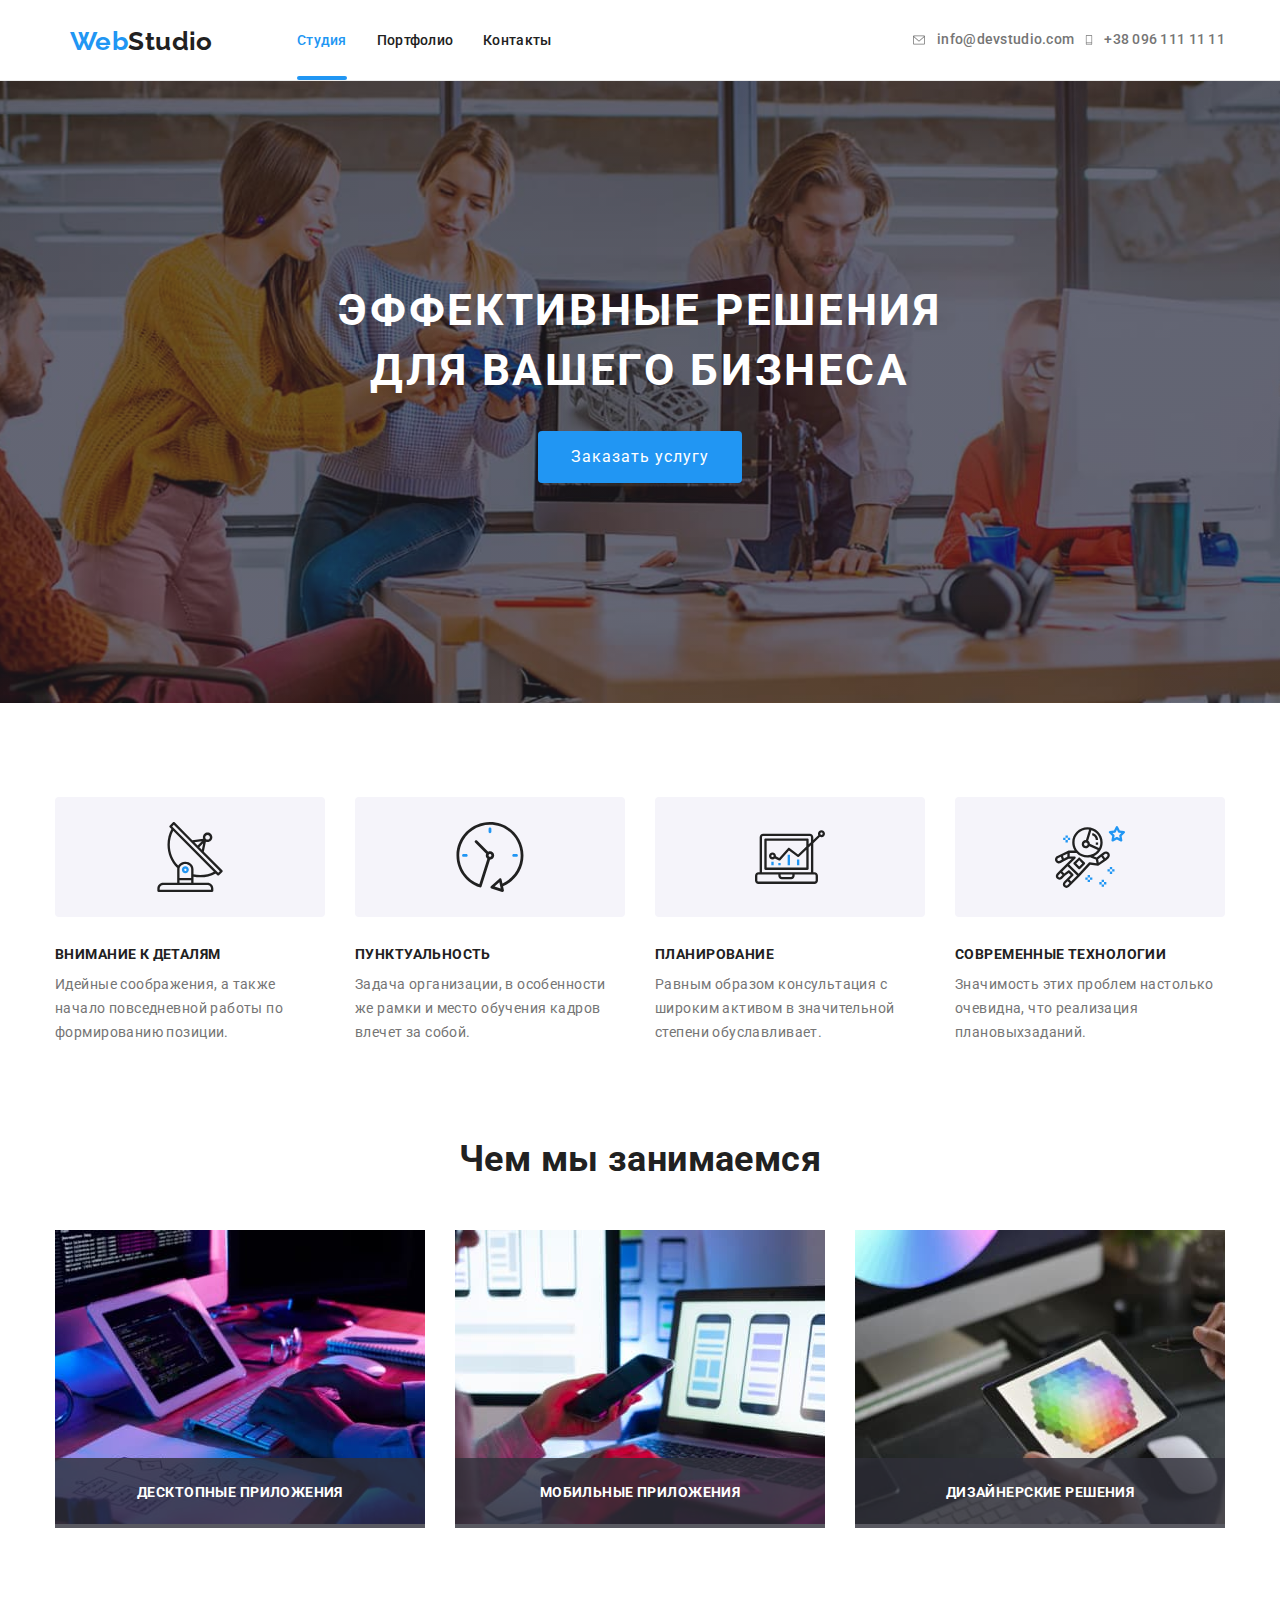
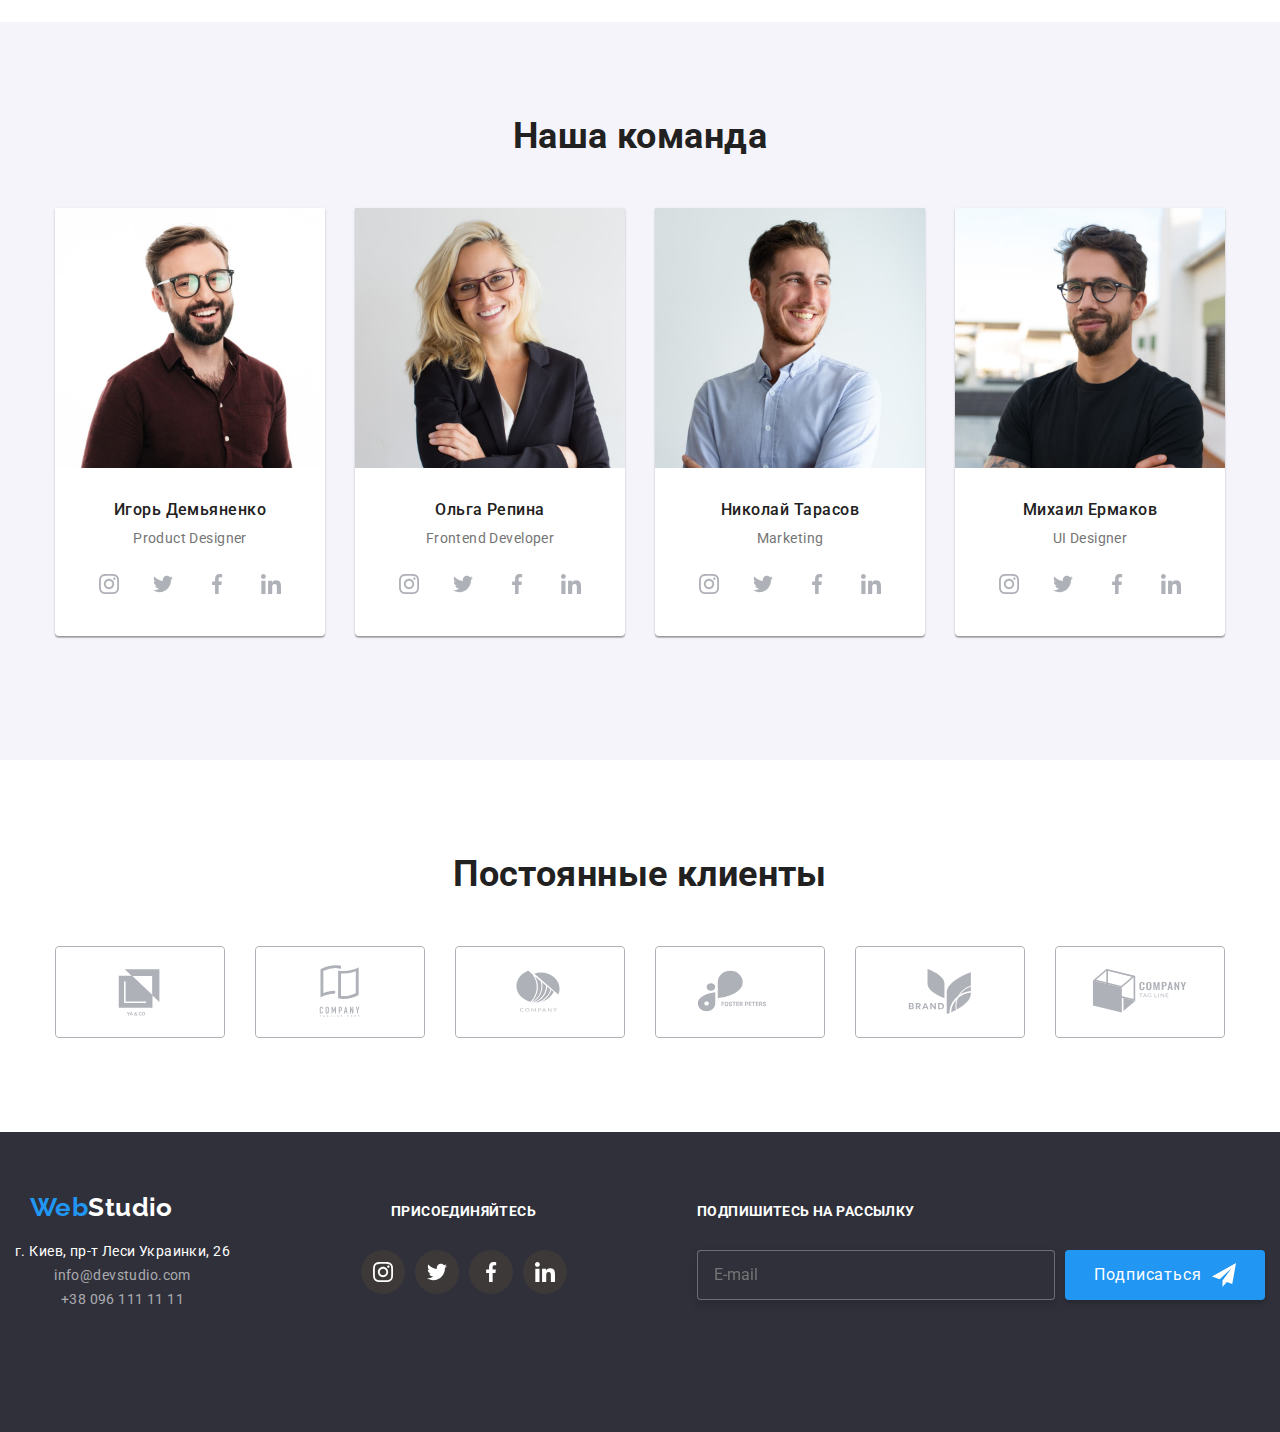
==== commit 66a8ddc0: "8 дз отправка" ====
--- a/index.html
+++ b/index.html
@@ -44,9 +44,9 @@
               info@devstudio.com</a
             >
           </li>
-          <li class="menu__item">
+          <li class="menu__item menu__item--margin">
             <a class="menu__contact-link link" href="tel:+380961111111">
-              <svg class="menu__header-icon" width="16" height="12">
+              <svg class="menu__header-icon menu__header-icon--size" width="10" height="16">
                 <use href="./images/icons.svg#icon-mobile-2"></use>
               </svg>
               +38 096 111 11 11</a
@@ -59,41 +59,50 @@
           </svg>
         </button>
       </div>
-      <div class="mob-menu">
-          <div class="mob-menu_container">
-        <button type="button" class="menu-close-btn">
-          <svg class="menu-close-icon" width="40" height="40">
-            <use href="./images/icons.svg#icon-vector"></use>
-          </svg>
-        </button>
-        <ul class="mob-list list">
-          <li class="mob__item">
-            <a class="mob__link link current" href="./index.html">Студия</a>
-          </li>
-          <li class="mob__item">
-            <a class="mob__link link" href="./portfolio.html">Портфолио</a>
-          </li>
-          <li class="mob__item"><a class="mob__link link" href="">Контакты</a></li>
-        </ul>
-        <ul class="moby contacts__list list">
-          <li class="moby__item">
-            <a class="moby__contact-link link" href="mailto:info@devstudio.com">info@devstudio.com</a>
-          </li>
-          <li class="moby__item">
-            <a class="moby__contact-link link" href="tel:+380961111111">+38 096 111 11 11</a>
-        <ul class="messanger-list list">
-          <li class="messanger__item">
-            <a class="messanger__con-link link" href="">Instagram</a>
-            </li>
-            <li class="messanger__item">
-            <a class="messanger__con-link link" href="">Twitter</a>
-            </li>
-            <li class="messanger__item">
-            <a class="messanger__con-link link" href="">Facebook</a>
-            </li>
-            <li class="messanger__item">
-            <a class="messanger__con-link link" href="">LinkedIn</a>
-            </li>
+      <div class="mob-menu is-hidden">
+        <div class="mob-menu_container">
+          <button type="button" class="menu-close-btn">
+            <svg class="menu-close-icon" width="40" height="40">
+              <use href="./images/icons.svg#icon-closemenu"></use>
+            </svg>
+          </button>
+          <ul class="mob-list list">
+            <li class="mob__item">
+              <a class="mob__link link current" href="./index.html">Студия</a>
+            </li>
+            <li class="mob__item">
+              <a class="mob__link link" href="./portfolio.html">Портфолио</a>
+            </li>
+            <li class="mob__item"><a class="mob__link link" href="">Контакты</a></li>
+          </ul>
+          <div>
+            <ul class="moby list">
+              <li class="moby__item">
+                <a class="moby-contact__link link current" href="tel:+380961111111"
+                  >+38 096 111 11 11</a
+                >
+              </li>
+              <li class="moby__item moby__item--margin">
+                <a class="moby-contact__link link" href="mailto:info@devstudio.com"
+                  >info@devstudio.com</a
+                >
+              </li>
+            </ul>
+            <ul class="messanger-list list">
+              <li class="messanger__item">
+                <a class="messanger__con-link link" href="">Instagram</a>
+              </li>
+              <li class="messanger__item">
+                <a class="messanger__con-link link" href="">Twitter</a>
+              </li>
+              <li class="messanger__item">
+                <a class="messanger__con-link link" href="">Facebook</a>
+              </li>
+              <li class="messanger__item">
+                <a class="messanger__con-link link" href="">LinkedIn</a>
+              </li>
+            </ul>
+          </div>
         </div>
       </div>
     </header>
@@ -521,15 +530,17 @@
                   <use href="./images/icons.svg#icon-vectorr"></use>
                 </svg>
               </span>
-
-              <p class="condition">Соглашаюсь с рассылкой и принимаю</p>
+              <p class="condition">Соглашаюсь с рассылкой и принимаю&nbsp</p>
               <a href="Условия договора" class="conditionals">Условия договора</a>
             </label>
           </div>
-          <button type="submit" class="send-button">Отправить</button>
+          <div class="btn-container">
+            <button type="submit" class="send-button">Отправить</button>
+          </div>
         </form>
       </div>
     </div>
     <script src="./js/modal.js"></script>
+    <script src="./js/menu.js"></script>
   </body>
 </html>
--- a/css/main.min.css
+++ b/css/main.min.css
@@ -1,2 +1,2 @@
-:root{--primary-text-color: #757575;--secondary-text-color: #212121;--primary-white-color: #ffffff;--accent-color: #2196F3;--secondary-font-family: "Raleway", sans-serif;--primary-font-family: "Roboto", sans-serif}body{font-family:var(--primary-font-family);color:var(--primary-text-color);background-color:var(--primay-white-color);font-size:14px;letter-spacing:0.03em}html{box-sizing:border-box}*,*::before,*::after{box-sizing:inherit}.link{list-style:none;padding-left:0;margin:0;text-decoration:none}.list{list-style:none;padding-left:0;margin:0;padding:0px}h1,h2,h3,h4,h5,h6,p{margin-top:0;margin-bottom:0px}.img{display:block;max-width:100%;height:auto}.section{padding:60px 0}@media screen and (min-width: 1200px){.section{padding:94px 0}}.adress{font-style:normal}.container{margin-left:auto;margin-right:auto;padding-left:15px;padding-right:15px;width:100%}@media screen and (min-width: 480px){.container{width:480px}}@media screen and (min-width: 768px){.container{width:768px}}@media screen and (min-width: 1200px){.container{width:1200px}}.hero-title{font-size:36px;line-height:1.16;text-align:center;color:var(--secondary-text-color)}.section-title{margin-bottom:30px;font-size:28px;line-height:1.16;text-align:center;color:var(--secondary-text-color)}@media screen and (min-width: 1200px){.section-title{margin-bottom:50px;font-size:36px}}.visually-hidden{position:absolute;width:1px;height:1px;margin:-1px;border:0;padding:0;white-space:nowrap;clip-path:inset(100%);clip:rect(0 0 0 0);overflow:hidden}.logo{font-family:var(--secondary-font-family);font-size:26px;line-height:1.19;color:var(--secondary-text-color);font-weight:700}.head__logo{margin-right:93px}@media screen and (min-width: 768px){.head__logo{width:134px;height:28px;margin-left:15px}}.head__accent{color:var(--accent-color)}.header{padding:10px 0}@media screen and (min-widht: 768px){.header{padding:20px 0}}.menu-list{display:flex;align-items:baseline}.menu__link,.menu__contact-link{font-weight:500;line-height:1.14;letter-spacing:0.02em;color:var(--secondary-text-color);transition-property:color;transition-duration:250ms;transition-timing-function:cubic-bezier(0.4, 0, 0.2, 1)}@media screen and (max-width: 767px){.menu__link,.menu__contact-link{display:none}}.menu__link:hover,.menu__link:focus,.menu__link .current,.menu__contact-link:hover,.menu__contact-link:focus,.menu__contact-link .current{color:var(--accent-color)}.menu__link.current{position:relative;margin-right:30px}.menu__link.current::after{position:absolute;content:'';width:100%;height:4px;background:var(--accent-color);border-radius:2px;display:block;bottom:0px}@media screen and (min-width: 768px) and (max-width: 1199px){.menu__item+.menu__item{margin-top:10px}}.menu__item+.menu__item{margin-right:30px}.header-nav.main{display:flex;align-items:center}@media screen and (min-width: 1200px){.menu,.contacts__list{display:flex;align-items:center}}.contacts__list{margin-left:auto}.header .container{display:flex;align-items:center}.menu__contact-link{color:var(--primary-text-color);margin-left:10px}@media screen and (min-width: 768px) and (max-width: 1199px){.menu__contact-link .menu__contact-link+.menu__contact-link{margin-top:10px}}.menu__item.list{padding:0px;margin-left:0px}.menu__header-icon{fill:currentColor;margin-right:7px}.mob-menu{position:fixed;z-index:1;top:0;left:0;background-color:#ffffff;width:100vw;height:100vh;padding-top:40px;padding-bottom:40px}.menu-close-btn{display:block;top:0;left:0;background-color:transparent;border:none}.menu-open-btn{margin-left:auto;background:transparent;border:none}.menu-open-icon{fill:#212121}.button{display:inline-block;border-radius:4px;padding:10px 32px;min-width:200px;border:1px solid transparent;align-items:center;margin-bottom:20px;background:var(--accent-color);color:var(--primary-white-color);cursor:pointer;letter-spacing:0.06em;font-size:16px;line-height:1.88}.hero{background:#2F303A;text-align:center;padding-top:118px;padding-bottom:118px;background-image:linear-gradient(rgba(47,48,58,0.4), rgba(47,48,58,0.4)),url(../images/people1.jpg);background-repeat:no-repeat;background-position:center;background-size:cover;max-width:1600px;margin:0 auto}@media screen and (min-width: 1200px){.hero{padding:200px 0px}}.hero-title{margin-top:0px;margin-bottom:30px;text-transform:uppercase;max-width:360px;margin-left:auto;margin-right:auto;font-size:26px;line-height:1.62;letter-spacing:0.06em;color:#ffffff}@media screen and (min-width: 1200px){.hero-title{font-size:44px;line-height:1.36;max-width:650px}}.backdrop{position:fixed;top:0;width:100vw;height:100vh;background-color:rgba(0,0,0,0.2);transition:opacity 320ms cubic-bezier(0.4, 0, 0.2, 1),visibility 250ms cubic-bezier(0.4, 0, 0.2, 1)}.modal{padding:40px;position:absolute;top:50%;left:50%;width:528px;min-height:581px;background:#ffffff;box-shadow:0px 1px 3px rgba(0,0,0,0.12),0px 1px 1px rgba(0,0,0,0.14),0px 2px 1px rgba(0,0,0,0.2);border-radius:4px;transform:translate(-50%, -50%) scale(1)}@media screen and (min-width: 470px), (max-widht: 1199px){.modal{width:450px;height:609px}}.is-hidden .modal{transform:translate(-50%, -50%) scale(0.8)}.modal-button-icon{display:flex;align-items:center;justify-content:center;width:30px;height:30px;border-radius:50%;background:#ffffff;border:1px solid rgba(0,0,0,0.1);position:absolute;top:8px;right:8px;cursor:pointer}.modal-button-icon:hover{fill:var(--accent-color)}.is-hidden{visibility:hidden;opacity:0;pointer-events:none}.modal-title{margin-bottom:12px;font-weight:700;font-size:20px;line-height:1.15;text-align:center;letter-spacing:0.03em;color:#212121}.modal-input{width:100%;height:40px;border:1px solid rgba(33,33,33,0.2);border-radius:4px;padding-left:41px;font-size:12px;cursor:pointer;outline:none}.modal-input:focus,.modal-input:hover{border-color:var(--accent-color)}.modal-field{margin-bottom:10px}.modal-lable{font-weight:400;font-size:12px;line-height:1.16;letter-spacing:0.01em;color:#757575;display:block;margin-bottom:4px}.modal-text{width:100%;height:138px;border:1px solid rgba(33,33,33,0.2);border-radius:4px;padding:12px;font-size:12px;resize:none;cursor:pointer;outline:none}.modal-text:hover,.modal-text:focus{border:1px solid #2196f3}.modal-field-wrap{position:relative}.modal-icon{position:absolute;left:11px;top:50%;transform:translateY(-50%)}.modal-input:focus+.modal-icon,.modal-input:hover+.modal-icon{fill:var(--accent-color)}.modal_input:focus+.modal-icon,.modal_input:hover+.modal-icon{fill:var(--accent-color)}.check-text{display:flex;align-items:center}.check-icon{fill:transparent}.modal-check:checked+.check-text .check-icon{fill:var(--primary-white-color)}.check-text span{margin-left:13px;width:16px;height:15px;border:2px solid #212121;border-radius:2px;margin-right:7px;display:flex;align-items:center;justify-content:center}.modal-check:checked+.check-text span{background-color:var(--accent-color);border:none}.modal-check:checked+.check-text .check-icon{fill:var(--primary-white-color)}.condition{position:relative;margin-right:8px;font-weight:400;font-size:14px;line-height:1.71;letter-spacing:0.03em;color:#757575}.conditionals{font-weight:400;font-size:14px;line-height:1.71;letter-spacing:0.03em;color:var(--accent-color)}.send-button{position:absolute;transform:translateX(42%) translateY(25%);border-radius:4px;padding:10px 32px;min-width:200px;height:50px;border:1px solid transparent;align-items:center;background:var(--accent-color);color:var(--primary-white-color);letter-spacing:0.06em;font-size:16px;line-height:1.88;cursor:pointer}.about-subtitle{margin-bottom:10px;margin-top:0px;font-size:14px;line-height:1.14;color:var(--secondary-text-color);font-weight:700;text-transform:uppercase;text-align:center}@media screen and (min-width: 768px){.about-subtitle{text-align:left}}.about-list{margin-top:0px;margin-bottom:-30px}@media screen and (min-width: 768px){.about-list{display:flex;flex-wrap:wrap;margin-left:-30px}}.about-description{line-height:1.71}.about-item{margin-bottom:30px}@media screen and (min-width: 768px){.about-item{flex-basis:calc(100% / 2 - 30px);margin-left:30px}}@media screen and (min-width: 1200px){.about-item{flex-basis:calc(100% / 4 - 30px)}}.about-soc-list{width:100%;height:120px;background-color:#F5F4FA;border-radius:4px;margin-bottom:30px;display:flex;align-items:center;justify-content:center}.work{padding-top:0px}@media screen and (max-width: 1199px){.work{position:absolute;width:1px;height:1px;margin:-1px;border:0;padding:0;white-space:nowrap;clip-path:inset(100%);clip:rect(0 0 0 0);overflow:hidden}}.work-list{align-items:center;justify-content:space-between}.work-fon{display:flex;align-items:center;justify-content:space-between}.work-item{position:relative;font-weight:700;font-size:14px;line-height:1.14;text-transform:uppercase;color:#FFFFFF}@media screen and (min-width: 1200px){.work-text{position:absolute;bottom:0;width:370px;height:70px;display:flex;align-items:center;justify-content:center;background:rgba(47,48,58,0.8)}}.team{margin-top:0px;margin-bottom:0px;background:#F5F4FA}.team-section{margin-top:0px;margin-bottom:50px}.team-subtitle{font-size:16px;line-height:1.18;letter-spacing:0.03em;font-weight:500;margin-bottom:10px;color:var(--secondary-text-color)}.team-list{align-items:center}@media screen and (min-width: 768px){.team-list{display:flex;flex-wrap:wrap;margin-left:-30px}}.team-item{background-color:var(--primary-white-color);box-shadow:0px 1px 3px rgba(0,0,0,0.12),0px 1px 1px rgba(0,0,0,0.14),0px 2px 1px rgba(0,0,0,0.2);border-radius:0px 0px 4px 4px;margin-bottom:30px}@media screen and (min-width: 768px){.team-item{flex-basis:calc(100% / 2 - 30px);margin-left:30px}}@media screen and (min-width: 1200px){.team-item{flex-basis:calc(100% / 4 - 30px)}}.thumb{padding:30px 32px;text-align:center}.team-soc-list{display:flex;justify-content:center}.team-soc-item{width:44px;height:44px;margin-top:16px}.team-soc-item+.team-soc-item{margin-left:10px}.team-soc-link{width:100%;height:100%;background-color:FFFFFF;display:flex;align-items:center;justify-content:center;border-radius:50%;transition-property:background-color;transition-duration:250ms;transition-timing-function:cubic-bezier(0.4, 0, 0.2, 1)}.team-soc-link:hover{background-color:var(--accent-color)}.team-soc-icon{fill:#AFB1B8}.team-soc-link:hover .team-soc-icon{fill:#F5F4FA}.customers{margin-top:0px;margin-bottom:0px;background-color:var(--primary-white-color)}.customers-list-item{display:flex;height:92px;flex-basis:calc(100% / 2 - 30px);margin-left:30px;margin-bottom:30px;border:1px solid #AFB1B8;border-radius:4px;outline:none}@media screen and (min-width: 768px){.customers-list-item{flex-basis:calc(100% / 3 - 30px);margin-left:30px}}@media screen and (min-width: 1200px){.customers-list-item{flex-basis:calc(100% / 6 - 30px)}}.customers-list-item+.customers-list-item{margin-left:30px}.customers-list-item:hover{color:var(--accent-color);border-color:1px solid var(--accent-color);border-radius:4px}.customers-list-link{width:100%;height:100%;background-color:#FFFFFF;display:flex;align-items:center;justify-content:center;border-radius:4px}.customers-list-icon{fill:#AFB1B8;transition-property:fill;transition-duration:250ms;transition-timing-function:cubic-bezier(0.4, 0, 0.2, 1)}.customers-list-item:hover .customers-list-icon{fill:var(--accent-color)}.customers-list{flex-wrap:wrap;display:flex;margin-left:-30px;margin-bottom:-30px}@media screen and (min-width: 1200px){.customers-list{display:flex;align-items:center;justify-content:space-between}}.portfolio-btn{font-family:'Roboto';font-weight:500;font-size:16px;line-height:1.62;background-color:#F5F4FA;border-radius:4px;color:var(--secondary-text-color);cursor:pointer;border:none;padding:6px 22px;transition-property:background-color, color;transition-duration:250ms;transition-timing-function:cubic-bezier(0.4, 0, 0.2, 1)}.portfolio-btn:hover,.portfolio-btn:focus,.portfolio-btn .current{background-color:var(--accent-color);color:var(--primary-white-color);box-shadow:0px 3px 1px rgba(0,0,0,0.1),0px 1px 2px rgba(0,0,0,0.08),0px 2px 2px rgba(0,0,0,0.12)}.portfolio-item{margin-right:8px;margin-top:15px}.btn-list{display:flex;flex-wrap:wrap;margin-bottom:40px;margin-left:-8px;margin-top:-15px}@media screen and (min-width: 768px){.btn-list{justify-content:center}}.card-list{display:flex;flex-wrap:wrap;margin-left:-8px}@media screen and (min-width: 768px){.card-list{margin:-15px}}.card-item{margin-bottom:30px;background-color:#ffffff;transition-property:box-shadow;transition-duration:250ms;transition-timing-function:cubic-bezier(0.4, 0, 0.2, 1)}@media screen and (min-width: 768px){.card-item{width:calc(100% / 2 - 30px);margin:15px}}@media screen and (min-width: 1200px){.card-item{margin:15px;width:calc(100% / 3 - 30px)}}.card-item:hover{box-shadow:0px 1px 1px rgba(0,0,0,0.12),0px 4px 4px rgba(0,0,0,0.06),1px 4px 6px rgba(0,0,0,0.16);cursor:pointer}.card-top{position:relative;overflow:hidden}.card-top:hover{box-shadow:0px 1px 1px rgba(0,0,0,0.12),0px 4px 4px rgba(0,0,0,0.06),1px 4px 6px rgba(0,0,0,0.16)}.card-top-text{position:absolute;width:100%;height:100%;top:0;left:0;font-size:18px;line-height:1.56;color:var(--primary-white-color);padding:63px 24px;background:rgba(33,150,243,0.9);transform:translateY(100%);transition:250ms}.card-item:hover .card-top-text{transform:translate(0)}.thumbs{padding:20px 24px;text-align:left;width:370px;border-left:1px solid #EEEEEE;border-right:1px solid #EEEEEE;border-bottom:1px solid #EEEEEE}.card-title{margin-top:20px;margin-bottom:0px;padding:0px;font-size:18px;line-height:2;letter-spacing:0.06em;color:var(--secondary-text-color)}.card-desc{margin-top:4px;margin-bottom:0px;padding:0px;font-size:16px;line-height:1.88;color:var(--primary-text-color)}.footer{background:#2F303A}.footer-flex{margin-bottom:60px}.footer-container{margin:auto;width:100%;padding:60px 15px;text-align:center;text-align:center}@media screen and (min-width: 768px) and (max-width: 1199px){.footer-container{display:flex;flex-wrap:wrap;justify-content:space-around;align-items:baseline}}@media screen and (min-width: 1200px){.footer-container{display:flex;align-items:baseline;justify-content:space-between}}.adress__item{margin-bottom:9px}.footer .logo{color:var(--primary-white-color);margin-right:0px;margin-bottom:20px;display:block}.footer-adress__link{font-size:14px;line-height:1.71;color:var(--primary-white-color)}.footer-item:not(:last-child){margin-bottom:10px}.contact__link{color:rgba(255,255,255,0.6);font-weight:400;line-height:1.71;padding:0px}.contact__link:hover,.contact__link:focus,.contact__link .current{color:var(--accent-color)}.soc__title{color:#ffffff;margin-bottom:20px;font-family:'Roboto';font-style:normal;font-weight:700;font-size:14px;line-height:1.14;letter-spacing:0.03em;text-transform:uppercase}.footer-soc__list{display:flex;justify-content:center;margin-top:20px;margin-bottom:60px}.footer-soc__item{width:44px;height:44px;margin-top:10px;border-radius:50%;background-color:#3d3939;display:flex;justify-content:center;align-items:center;padding:20px;transition-property:background-color;transition-duration:250ms;transition-timing-function:cubic-bezier(0.4, 0, 0.2, 1)}.footer-soc__item+.footer-soc__item{margin-left:10px}.footer-soc__item:hover{background-color:var(--accent-color)}.footer-soc__link{width:20px;height:20px;fill:#FFFFFF}.footer-soc__item:hover .footer-soc__icon{fill:#F5F4FA}@media screen and (min-width: 1200px){.form-footer{display:flex;justify-content:space-between}}.mailng__par{font-weight:700;font-size:14px;line-height:1.14;letter-spacing:0.03em;text-transform:uppercase;color:#ffffff;padding-bottom:20px;margin-bottom:10px}@media screen and (min-width: 1200px){.mailng__par{display:flex;justify-content:flex-start}}.footer-button__icon{width:24px;height:24px;fill:#ffffff;margin-left:10px}.footer__input{margin-right:10px;margin-bottom:20px;width:358px;height:50px;box-sizing:border-box;font-size:16px;line-height:1.25;padding-left:16px;border:1px solid rgba(255,255,255,0.3);filter:drop-shadow(0px 4px 4px rgba(0,0,0,0.15));border-radius:4px;background:#2f303a}@media screen and (min-width: 1200px){.footer__input{margin-bottom:0}}.footer__but{display:flex;flex-wrap:wrap;align-items:center;justify-content:center;margin:auto;width:200px;height:50px;background:#2196f3;box-shadow:0px 4px 4px rgba(0,0,0,0.15);border-radius:4px;border:#2196f3;font-size:16px;line-height:1.88;letter-spacing:0.06em;color:#ffffff}@media screen and (min-width: 1200px){.footer__but{margin:auto}}
+:root{--primary-text-color: #757575;--secondary-text-color: #212121;--primary-white-color: #ffffff;--accent-color: #2196F3;--secondary-font-family: "Raleway", sans-serif;--primary-font-family: "Roboto", sans-serif}body{font-family:var(--primary-font-family);color:var(--primary-text-color);background-color:var(--primay-white-color);font-size:14px;letter-spacing:0.03em}html{box-sizing:border-box}*,*::before,*::after{box-sizing:inherit}.link{list-style:none;padding-left:0;margin:0;text-decoration:none}.list{list-style:none;padding-left:0;margin:0;padding:0px}h1,h2,h3,h4,h5,h6,p{margin-top:0;margin-bottom:0px}.img{display:block;max-width:100%;height:auto}.section{padding:60px 0}@media screen and (min-width: 1200px){.section{padding:94px 0}}.adress{font-style:normal}.container{margin-left:auto;margin-right:auto;padding-left:15px;padding-right:15px;width:100%}@media screen and (min-width: 480px){.container{width:480px}}@media screen and (min-width: 768px){.container{width:768px}}@media screen and (min-width: 1200px){.container{width:1200px}}.hero-title{font-size:36px;line-height:1.16;text-align:center;color:var(--secondary-text-color)}.section-title{margin-bottom:30px;font-size:28px;line-height:1.16;text-align:center;color:var(--secondary-text-color)}@media screen and (min-width: 1200px){.section-title{margin-bottom:50px;font-size:36px}}.visually-hidden{position:absolute;width:1px;height:1px;margin:-1px;border:0;padding:0;white-space:nowrap;clip-path:inset(100%);clip:rect(0 0 0 0);overflow:hidden}.logo{font-family:var(--secondary-font-family);font-size:26px;line-height:1.19;color:var(--secondary-text-color);font-weight:700}.head__logo{margin-right:93px}@media screen and (min-width: 768px){.head__logo{width:134px;height:28px;margin-left:15px}}.head__accent{color:var(--accent-color)}.header{padding:10px 0;border-bottom:1px solid #ececec}@media screen and (min-width: 768px){.header{padding:21px 0}}@media screen and (min-width: 1200px){.header{padding:26px 0}}.menu-list{display:flex;align-items:baseline}.menu__link,.menu__contact-link{font-weight:500;line-height:1.14;letter-spacing:0.02em;color:var(--secondary-text-color);transition-property:color;transition-duration:250ms;transition-timing-function:cubic-bezier(0.4, 0, 0.2, 1)}@media screen and (max-width: 767px){.menu__link,.menu__contact-link{display:none}}.menu__link:hover,.menu__link:focus,.menu__link .current,.menu__contact-link:hover,.menu__contact-link:focus,.menu__contact-link .current{color:var(--accent-color)}.menu__link.current{position:relative;color:var(--accent-color)}@media screen and (min-width: 768px){.menu__link.current{padding-bottom:28px}}@media screen and (min-width: 1200px){.menu__link.current{padding-bottom:32px}}.menu__link.current::after{position:absolute;content:'';width:100%;height:4px;background:var(--accent-color);border-radius:2px;display:block;bottom:0px}@media screen and (min-width: 768px) and (max-width: 1199px){.menu__item+.menu__item{margin-top:10px}}.menu__item+.menu__item{margin-left:30px}.menu__item.menu__item--margin{margin-left:0}.header-nav.main{display:flex;align-items:center}@media screen and (min-width: 1200px){.menu,.contacts__list{display:flex;align-items:center}}.contacts__list{margin-left:auto}@media screen and (max-width: 767px){.contacts__list{display:none}}.header .container{display:flex;align-items:center}.menu__contact-link{display:flex;align-items:center;color:var(--primary-text-color);margin-left:10px}@media screen and (min-width: 768px) and (max-width: 1199px){.menu__contact-link{font-size:12px;line-height:1.17}.menu__contact-link .menu__contact-link+.menu__contact-link{margin-top:10px}}.menu__item.list{padding:0px;margin-left:0px}.menu__item{box-sizing:border-box}.menu__item .menu__header-icon{fill:currentColor;margin-right:10px}@media screen and (min-width: 768px) and (max-width: 1199px){.menu__item .menu__header-icon{width:14px;height:10px}}@media screen and (min-width: 768px) and (max-width: 1199px){.menu__header-icon.menu__header-icon--size{width:10px;height:14px}}.mob-menu{position:fixed;z-index:1;top:0;left:0;background-color:#ffffff;width:100%;height:100%;overflow:auto}.mob-menu_container{padding-top:48px;padding-bottom:48px;margin-left:40px;display:flex;flex-direction:column;justify-content:space-between;height:100%}.menu-close-btn{display:flex;align-items:center;justify-content:center;width:40px;height:40px;background:#ffffff;position:absolute;top:10px;right:15px;cursor:pointer;background-color:transparent;border:none}.menu-open-btn{margin-left:auto;background:transparent;border:none;height:40px}@media screen and (min-width: 768px){.menu-open-btn{display:none}}.menu-open-icon{fill:#212121}.mob__item:not(:last-child){margin-bottom:32px}.mob__link{font-weight:500;font-size:40px;line-height:1.17;text-align:center;letter-spacing:0.02em;color:#212121}.mob__link.current,.mob__link:hover,.mob__link:focus{color:var(--accent-color)}.moby-contact__link.current{font-weight:500;font-size:34px;line-height:1.17;letter-spacing:0.02em;color:#2196f3}.moby__item--margin{margin-bottom:10px;margin-top:32px}.moby-contact__link{font-weight:500;font-size:24px;line-height:1.16;letter-spacing:0.02em;color:#757575}.messanger-list{display:flex;align-items:baseline;margin-top:64px;flex-wrap:wrap}.messanger__item{font-weight:500;font-size:18px;line-height:calc(22 / 18);letter-spacing:0.02em}.messanger__item:not(:last-child){margin-right:10px;padding-right:10px;border-right:1px solid rgba(33,33,33,0.2)}.messanger__item .link{color:var(--accent-color)}.button{display:inline-block;border-radius:4px;padding:10px 32px;min-width:200px;border:1px solid transparent;align-items:center;margin-bottom:20px;background:var(--accent-color);color:var(--primary-white-color);cursor:pointer;letter-spacing:0.06em;font-size:16px;line-height:1.88}.hero{background:#2F303A;text-align:center;padding-top:118px;padding-bottom:118px;background-image:linear-gradient(rgba(47,48,58,0.4), rgba(47,48,58,0.4)),url(../images/people1.jpg);background-repeat:no-repeat;background-position:center;background-size:cover;max-width:1600px;margin:0 auto}@media screen and (min-width: 1200px){.hero{padding:200px 0px}}.hero-title{margin-top:0px;margin-bottom:30px;text-transform:uppercase;max-width:360px;margin-left:auto;margin-right:auto;font-size:26px;line-height:1.62;letter-spacing:0.06em;color:#ffffff}@media screen and (min-width: 1200px){.hero-title{font-size:44px;line-height:1.36;max-width:650px}}.backdrop{position:fixed;top:0;width:100%;height:100%;background-color:rgba(0,0,0,0.2);transition:opacity 320ms cubic-bezier(0.4, 0, 0.2, 1),visibility 250ms cubic-bezier(0.4, 0, 0.2, 1)}.modal{padding:40px;position:absolute;top:50%;left:50%;width:100%;min-height:581px;background:#ffffff;box-shadow:0px 1px 3px rgba(0,0,0,0.12),0px 1px 1px rgba(0,0,0,0.14),0px 2px 1px rgba(0,0,0,0.2);border-radius:4px;transform:translate(-50%, -50%) scale(1);z-index:100}@media screen and (min-width: 480px) and (max-width: 1199px){.modal{width:450px;height:609px}}@media screen and (min-width: 1200px){.modal{width:528px;height:581px}}.is-hidden .modal{transform:translate(-50%, -50%) scale(0.8)}.modal-button-icon{display:flex;align-items:center;justify-content:center;width:30px;height:30px;border-radius:50%;background:#ffffff;border:1px solid rgba(0,0,0,0.1);position:absolute;top:8px;right:8px;cursor:pointer}.modal-button-icon:hover{fill:var(--accent-color)}.is-hidden{visibility:hidden;opacity:0;pointer-events:none}.modal-title{margin-bottom:12px;font-weight:700;font-size:20px;line-height:1.15;text-align:center;letter-spacing:0.03em;color:#212121}.modal-input{width:100%;height:40px;border:1px solid rgba(33,33,33,0.2);border-radius:4px;padding-left:41px;font-size:12px;cursor:pointer;outline:none}.modal-input:focus,.modal-input:hover{border-color:var(--accent-color)}.modal-field{margin-bottom:10px}.modal-lable{font-weight:400;font-size:12px;line-height:1.16;letter-spacing:0.01em;color:#757575;display:block;margin-bottom:4px}.modal-text{width:100%;height:120px;border:1px solid rgba(33,33,33,0.2);border-radius:4px;padding:12px;font-size:12px;resize:none;cursor:pointer;outline:none}.modal-text:hover,.modal-text:focus{border:1px solid #2196f3}.modal-field-wrap{position:relative}.modal-icon{position:absolute;left:11px;top:50%;transform:translateY(-50%)}.modal-input:focus+.modal-icon,.modal-input:hover+.modal-icon{fill:var(--accent-color)}.modal_input:focus+.modal-icon,.modal_input:hover+.modal-icon{fill:var(--accent-color)}.check-text{display:flex;align-items:center;flex-wrap:wrap}.check-icon{fill:transparent}.modal-check:checked+.check-text .check-icon{fill:var(--primary-white-color)}.check-text span{width:16px;height:15px;border:2px solid #212121;border-radius:2px;margin-right:7px;display:flex;align-items:center;justify-content:center}.modal-check:checked+.check-text span{background-color:var(--accent-color);border:none}.modal-check:checked+.check-text .check-icon{fill:var(--primary-white-color)}.condition{position:relative;font-weight:400;font-size:12px;line-height:1.17;letter-spacing:0.03em;color:#757575}@media screen and (min-width: 1200px){.condition{font-weight:400;font-size:14px;line-height:1.71}}.conditionals{font-weight:400;font-size:12px;line-height:1.17;letter-spacing:0.03em;color:var(--accent-color)}@media screen and (min-width: 1200px){.conditionals{font-weight:400;font-size:14px;line-height:1.71}}.btn-container{display:flex;justify-content:center}.send-button{margin-top:30px;border-radius:4px;padding:10px 32px;min-width:200px;height:50px;border:1px solid transparent;align-items:center;background:var(--accent-color);color:var(--primary-white-color);letter-spacing:0.06em;font-size:16px;line-height:1.88;cursor:pointer}.about-subtitle{margin-bottom:10px;margin-top:0px;font-size:14px;line-height:1.14;color:var(--secondary-text-color);font-weight:700;text-transform:uppercase;text-align:center}@media screen and (min-width: 768px){.about-subtitle{text-align:left}}.about-list{margin-top:0px;margin-bottom:-30px}@media screen and (min-width: 768px){.about-list{display:flex;flex-wrap:wrap;margin-left:-30px}}.about-description{line-height:1.71}.about-item{margin-bottom:30px}@media screen and (min-width: 768px){.about-item{flex-basis:calc(100% / 2 - 30px);margin-left:30px}}@media screen and (min-width: 1200px){.about-item{flex-basis:calc(100% / 4 - 30px)}}.about-soc-list{width:100%;height:120px;background-color:#F5F4FA;border-radius:4px;margin-bottom:30px;display:flex;align-items:center;justify-content:center}.work{padding-top:0px}@media screen and (max-width: 1199px){.work{position:absolute;width:1px;height:1px;margin:-1px;border:0;padding:0;white-space:nowrap;clip-path:inset(100%);clip:rect(0 0 0 0);overflow:hidden}}.work-list{align-items:center;justify-content:space-between}.work-fon{display:flex;align-items:center;justify-content:space-between}.work-item{position:relative;font-weight:700;font-size:14px;line-height:1.14;text-transform:uppercase;color:#FFFFFF}@media screen and (min-width: 1200px){.work-text{position:absolute;bottom:0;width:370px;height:70px;display:flex;align-items:center;justify-content:center;background:rgba(47,48,58,0.8)}}.team{margin-top:0px;margin-bottom:0px;background:#F5F4FA}.team-section{margin-top:0px;margin-bottom:50px}.team-subtitle{font-size:16px;line-height:1.18;letter-spacing:0.03em;font-weight:500;margin-bottom:10px;color:var(--secondary-text-color)}.team-list{align-items:center}@media screen and (min-width: 768px){.team-list{display:flex;flex-wrap:wrap;margin-left:-30px}}.team-item{background-color:var(--primary-white-color);box-shadow:0px 1px 3px rgba(0,0,0,0.12),0px 1px 1px rgba(0,0,0,0.14),0px 2px 1px rgba(0,0,0,0.2);border-radius:0px 0px 4px 4px;margin-bottom:30px}@media screen and (min-width: 768px){.team-item{flex-basis:calc(100% / 2 - 30px);margin-left:30px}}@media screen and (min-width: 1200px){.team-item{flex-basis:calc(100% / 4 - 30px)}}.thumb{padding:30px 32px;text-align:center}.team-soc-list{display:flex;justify-content:center}.team-soc-item{width:44px;height:44px;margin-top:16px}.team-soc-item+.team-soc-item{margin-left:10px}.team-soc-link{width:100%;height:100%;background-color:FFFFFF;display:flex;align-items:center;justify-content:center;border-radius:50%;transition-property:background-color;transition-duration:250ms;transition-timing-function:cubic-bezier(0.4, 0, 0.2, 1)}.team-soc-link:hover{background-color:var(--accent-color)}.team-soc-icon{fill:#AFB1B8}.team-soc-link:hover .team-soc-icon{fill:#F5F4FA}.customers{margin-top:0px;margin-bottom:0px;background-color:var(--primary-white-color)}.customers-list-item{display:flex;height:92px;flex-basis:calc(100% / 2 - 30px);margin-left:30px;margin-bottom:30px;border:1px solid #AFB1B8;border-radius:4px;outline:none}@media screen and (min-width: 768px){.customers-list-item{flex-basis:calc(100% / 3 - 30px);margin-left:30px}}@media screen and (min-width: 1200px){.customers-list-item{flex-basis:calc(100% / 6 - 30px)}}.customers-list-item+.customers-list-item{margin-left:30px}.customers-list-item:hover{color:var(--accent-color);border-color:1px solid var(--accent-color);border-radius:4px}.customers-list-link{width:100%;height:100%;background-color:#FFFFFF;display:flex;align-items:center;justify-content:center;border-radius:4px}.customers-list-icon{fill:#AFB1B8;transition-property:fill;transition-duration:250ms;transition-timing-function:cubic-bezier(0.4, 0, 0.2, 1)}.customers-list-item:hover .customers-list-icon{fill:var(--accent-color)}.customers-list{flex-wrap:wrap;display:flex;margin-left:-30px;margin-bottom:-30px}@media screen and (min-width: 1200px){.customers-list{display:flex;align-items:center;justify-content:space-between}}.portfolio-btn{font-family:'Roboto';font-weight:500;font-size:16px;line-height:1.62;background-color:#F5F4FA;border-radius:4px;color:var(--secondary-text-color);cursor:pointer;border:none;padding:6px 22px;transition-property:background-color, color;transition-duration:250ms;transition-timing-function:cubic-bezier(0.4, 0, 0.2, 1)}.portfolio-btn:hover,.portfolio-btn:focus,.portfolio-btn .current{background-color:var(--accent-color);color:var(--primary-white-color);box-shadow:0px 3px 1px rgba(0,0,0,0.1),0px 1px 2px rgba(0,0,0,0.08),0px 2px 2px rgba(0,0,0,0.12)}.portfolio-item{margin-right:8px;margin-top:15px}.btn-list{display:flex;flex-wrap:wrap;margin-bottom:40px;margin-left:-8px;margin-top:-15px}@media screen and (min-width: 768px){.btn-list{justify-content:center}}.card-list{display:flex;flex-wrap:wrap;margin-left:-8px}@media screen and (min-width: 768px){.card-list{margin:-15px}}.card-item{margin-bottom:30px;background-color:#ffffff;transition-property:box-shadow;transition-duration:250ms;transition-timing-function:cubic-bezier(0.4, 0, 0.2, 1)}@media screen and (min-width: 768px){.card-item{width:calc(100% / 2 - 30px);margin:15px}}@media screen and (min-width: 1200px){.card-item{margin:15px;width:calc(100% / 3 - 30px)}}.card-item:hover{box-shadow:0px 1px 1px rgba(0,0,0,0.12),0px 4px 4px rgba(0,0,0,0.06),1px 4px 6px rgba(0,0,0,0.16);cursor:pointer}.card-top{position:relative;overflow:hidden}.card-top:hover{box-shadow:0px 1px 1px rgba(0,0,0,0.12),0px 4px 4px rgba(0,0,0,0.06),1px 4px 6px rgba(0,0,0,0.16)}.card-top-text{position:absolute;width:100%;height:100%;top:0;left:0;font-size:18px;line-height:1.56;color:var(--primary-white-color);padding:63px 24px;background:rgba(33,150,243,0.9);transform:translateY(100%);transition:250ms}.card-item:hover .card-top-text{transform:translate(0)}.thumbs{padding:20px 24px;text-align:left;width:370px;border-left:1px solid #EEEEEE;border-right:1px solid #EEEEEE;border-bottom:1px solid #EEEEEE}.card-title{margin-top:20px;margin-bottom:0px;padding:0px;font-size:18px;line-height:2;letter-spacing:0.06em;color:var(--secondary-text-color)}.card-desc{margin-top:4px;margin-bottom:0px;padding:0px;font-size:16px;line-height:1.88;color:var(--primary-text-color)}.footer{background:#2F303A}.footer-flex{margin-bottom:60px}.footer-container{margin:auto;width:100%;padding:60px 15px;text-align:center;text-align:center}@media screen and (min-width: 768px) and (max-width: 1199px){.footer-container{display:flex;flex-wrap:wrap;justify-content:space-around;align-items:baseline}}@media screen and (min-width: 1200px){.footer-container{display:flex;align-items:baseline;justify-content:space-between}}.adress__item{margin-bottom:9px}.footer .logo{color:var(--primary-white-color);margin-right:0px;margin-bottom:20px;display:block}.footer-adress__link{font-size:14px;line-height:1.71;color:var(--primary-white-color)}.footer-item:not(:last-child){margin-bottom:10px}.contact__link{color:rgba(255,255,255,0.6);font-weight:400;line-height:1.71;padding:0px}.contact__link:hover,.contact__link:focus,.contact__link .current{color:var(--accent-color)}.soc__title{color:#ffffff;margin-bottom:20px;font-family:'Roboto';font-style:normal;font-weight:700;font-size:14px;line-height:1.14;letter-spacing:0.03em;text-transform:uppercase}.footer-soc__list{display:flex;justify-content:center;margin-top:20px;margin-bottom:60px}.footer-soc__item{width:44px;height:44px;margin-top:10px;border-radius:50%;background-color:#3d3939;display:flex;justify-content:center;align-items:center;padding:20px;transition-property:background-color;transition-duration:250ms;transition-timing-function:cubic-bezier(0.4, 0, 0.2, 1)}.footer-soc__item+.footer-soc__item{margin-left:10px}.footer-soc__item:hover{background-color:var(--accent-color)}.footer-soc__link{width:20px;height:20px;fill:#FFFFFF}.footer-soc__item:hover .footer-soc__icon{fill:#F5F4FA}@media screen and (min-width: 1200px){.form-footer{display:flex;justify-content:space-between}}.mailng__par{font-weight:700;font-size:14px;line-height:1.14;letter-spacing:0.03em;text-transform:uppercase;color:#ffffff;padding-bottom:20px;margin-bottom:10px}@media screen and (min-width: 1200px){.mailng__par{display:flex;justify-content:flex-start}}.footer-button__icon{width:24px;height:24px;fill:#ffffff;margin-left:10px}.footer__input{margin-right:10px;margin-bottom:20px;width:358px;height:50px;box-sizing:border-box;font-size:16px;line-height:1.25;padding-left:16px;border:1px solid rgba(255,255,255,0.3);filter:drop-shadow(0px 4px 4px rgba(0,0,0,0.15));border-radius:4px;background:#2f303a}@media screen and (min-width: 1200px){.footer__input{margin-bottom:0}}.footer__but{display:flex;flex-wrap:wrap;align-items:center;justify-content:center;margin:auto;width:200px;height:50px;background:#2196f3;box-shadow:0px 4px 4px rgba(0,0,0,0.15);border-radius:4px;border:#2196f3;font-size:16px;line-height:1.88;letter-spacing:0.06em;color:#ffffff}@media screen and (min-width: 1200px){.footer__but{margin:auto}}
 /*# sourceMappingURL=main.min.css.map */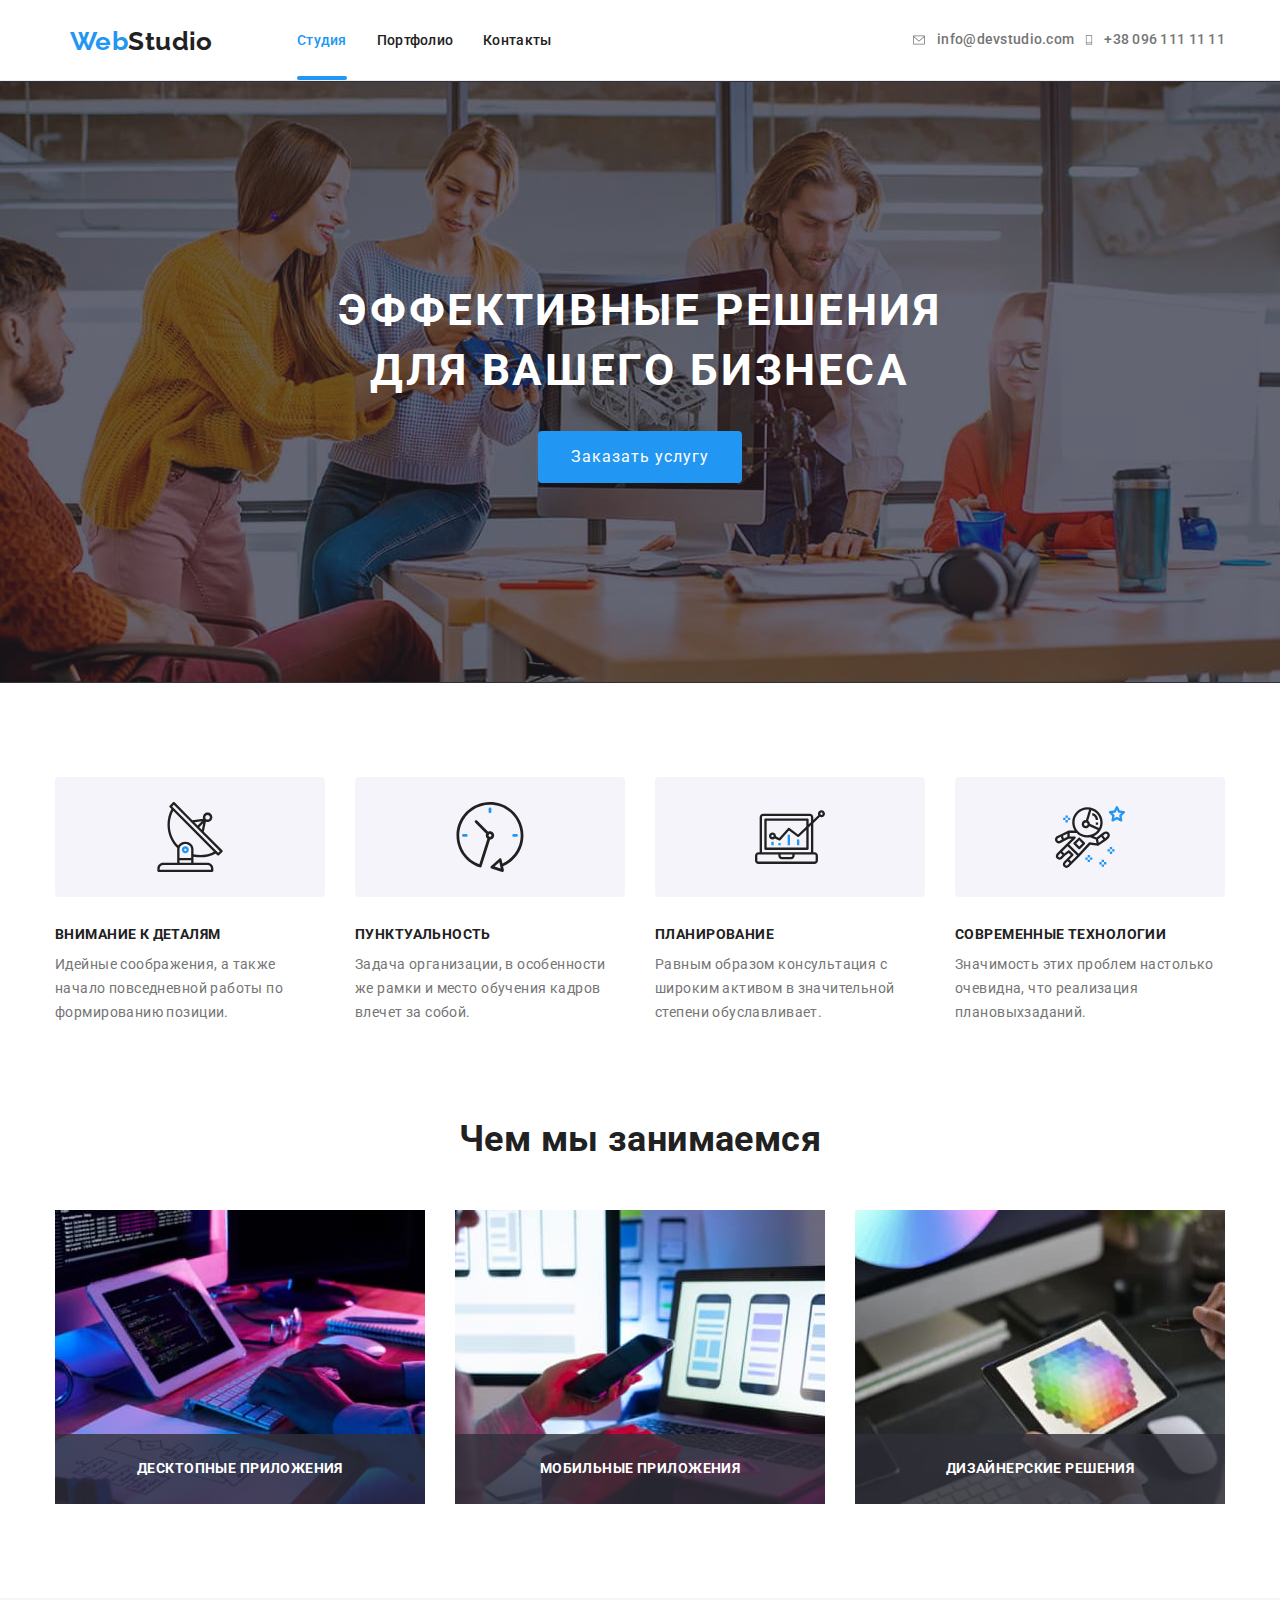
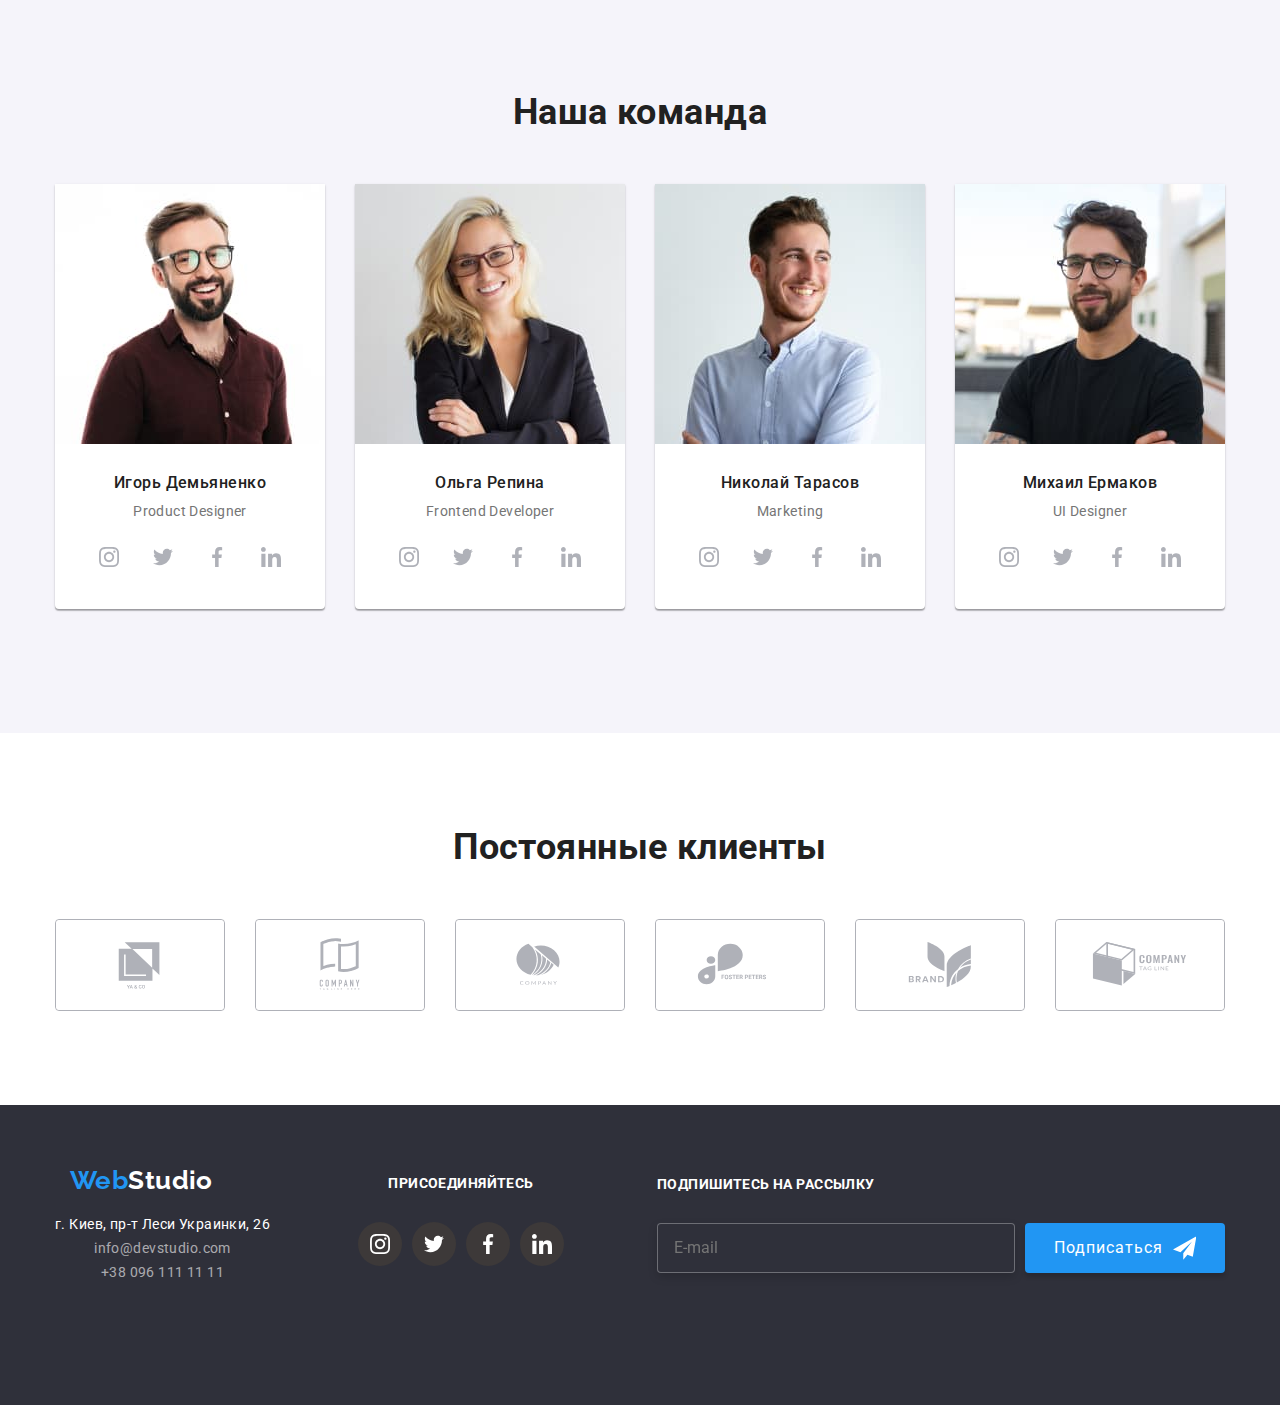
==== commit 14221ec6: "правки" ====
--- a/index.html
+++ b/index.html
@@ -195,7 +195,22 @@
           <h2 class="section-title">Наша команда</h2>
           <ul class="team-list list">
             <li class="team-item">
-              <img src="./images/man1.jpg" alt="мужчина1" width="270" />
+              <picture>
+                <source
+                  srcset="./images/man1_mobile.jpg 1x, ./images/man1_mobile@2x.jpg 2x"
+                  media="(max-width: 767px)"
+                />
+                <source
+                  srcset="./images/man1_tablet.jpg 1x, ./images/man1_tablet@2x.jpg 2x"
+                  media="(max-width: 1199px)"
+                />
+                <source
+                  srcset="./images/man1.jpg 1x, ./images/man1@2x.jpg 2x"
+                  media="(min-width: 1200px)"
+                />
+
+                <img src="./images/man1.jpg" alt="мужчина1" />
+              </picture>
               <div class="thumb">
                 <h3 class="team-subtitle">Игорь Демьяненко</h3>
                 <p class="team- description">Product Designer</p>
@@ -232,7 +247,22 @@
               </div>
             </li>
             <li class="team-item">
-              <img src="./images/woman2.jpg" alt="женщина2" width="270" />
+              <picture>
+                <source
+                  srcset="./images/woman2_mobile.jpg 1x, ./images/woman2_mobile@2x.jpg 2x"
+                  media="(max-width: 767px)"
+                />
+                <source
+                  srcset="./images/woman2_tablet.jpg 1x, ./images/woman2_tablet@2x.jpg 2x"
+                  media="(max-width: 1199px)"
+                />
+                <source
+                  srcset="./images/woman2.jpg 1x, ./images/woman2@2x.jpg 2x"
+                  media="(min-width: 1200px)"
+                />
+
+                <img src="./images/woman2.jpg" alt="женщина2" />
+              </picture>
               <div class="thumb">
                 <h3 class="team-subtitle">Ольга Репина</h3>
                 <p class="team- description">Frontend Developer</p>
@@ -269,7 +299,22 @@
               </div>
             </li>
             <li class="team-item">
-              <img src="./images/man3.jpg" alt="мужчина3" width="270" />
+              <picture>
+                <source
+                  srcset="./images/man3_mobile.jpg 1x, ./images/man3_mobile@2x.jpg 2x"
+                  media="(max-width: 767px)"
+                />
+                <source
+                  srcset="./images/man3_tablet.jpg 1x, ./images/man3_tablet@2x.jpg 2x"
+                  media="(max-width: 1199px)"
+                />
+                <source
+                  srcset="./images/man3.jpg 1x, ./images/man3@2x.jpg 2x"
+                  media="(min-width: 1200px)"
+                />
+
+                <img src="./images/man3.jpg" alt="мужчина3" />
+              </picture>
               <div class="thumb">
                 <h3 class="team-subtitle">Николай Тарасов</h3>
                 <p class="team- description">Marketing</p>
@@ -306,7 +351,22 @@
               </div>
             </li>
             <li class="team-item">
-              <img src="./images/man4.jpg" alt="мужчина4" width="270" />
+              <picture>
+                <source
+                  srcset="./images/man4_mobile.jpg 1x, ./images/man4_mobile@2x.jpg 2x"
+                  media="(max-width: 767px)"
+                />
+                <source
+                  srcset="./images/man4_tablet.jpg 1x, ./images/man4_tablet@2x.jpg 2x"
+                  media="(max-width: 1199px)"
+                />
+                <source
+                  srcset="./images/man4.jpg 1x, ./images/man4@2x.jpg 2x"
+                  media="(min-width: 1200px)"
+                />
+
+                <img src="./images/man4.jpg" alt="мужчина4" />
+              </picture>
               <div class="thumb">
                 <h3 class="team-subtitle">Михаил Ермаков</h3>
                 <p class="team- description">UI Designer</p>
@@ -351,42 +411,42 @@
           <ul class="customers-list list">
             <li class="customers-list-item">
               <a href="" class="customers-list-link">
-                <svg class="customers-list-icon" width="106" height="60">
+                <svg class="customers-list-icon">
                   <use href="./images/icons.svg#icon-group-1"></use>
                 </svg>
               </a>
             </li>
             <li class="customers-list-item">
               <a href="" class="customers-list-link">
-                <svg class="customers-list-icon" width="106" height="60">
+                <svg class="customers-list-icon">
                   <use href="./images/icons.svg#icon-group-2"></use>
                 </svg>
               </a>
             </li>
             <li class="customers-list-item">
               <a href="" class="customers-list-link">
-                <svg class="customers-list-icon" width="106" height="60">
+                <svg class="customers-list-icon">
                   <use href="./images/icons.svg#icon-group-3"></use>
                 </svg>
               </a>
             </li>
             <li class="customers-list-item">
               <a href="" class="customers-list-link">
-                <svg class="customers-list-icon" width="106" height="60">
+                <svg class="customers-list-icon">
                   <use href="./images/icons.svg#icon-group-4"></use>
                 </svg>
               </a>
             </li>
             <li class="customers-list-item">
               <a href="" class="customers-list-link">
-                <svg class="customers-list-icon" width="106" height="60">
+                <svg class="customers-list-icon">
                   <use href="./images/icons.svg#icon-group-5"></use>
                 </svg>
               </a>
             </li>
             <li class="customers-list-item">
               <a href="" class="customers-list-link">
-                <svg class="customers-list-icon" width="106" height="60">
+                <svg class="customers-list-icon">
                   <use href="./images/icons.svg#icon-group-6"></use>
                 </svg>
               </a>
@@ -397,62 +457,66 @@
     </main>
     <footer class="footer">
       <div class="footer-container">
-        <div class="footer-flex">
-          <a class="logo head__logo link" href="/"> <span class="head__accent">Web</span>Studio</a>
-          <ul class="footer-list list">
-            <li class="footer-adress__item">
-              <a
-                class="footer-adress__link link"
-                href="https://goo.gl/maps/D3uRbkzvZpGUqhTm6"
-                target="_blank"
-                rel="noopener noreferrer"
-                >г. Киев, пр-т Леси Украинки, 26</a
-              >
-            </li>
-            <li class="footer-adress__item">
-              <a class="footer-adress contact__link link list" href="mailto:info@devstudio.com"
-                >info@devstudio.com</a
-              >
-            </li>
-            <li class="footer-adress__item">
-              <a class="footer-adress contact__link link list" href="tel:+380961111111"
-                >+38 096 111 11 11</a
-              >
-            </li>
-          </ul>
-        </div>
-        <div class="footer-soc">
-          <h2 class="footer soc__title">присоединяйтесь</h2>
-          <ul class="footer-soc__list list">
-            <li class="footer-soc__item">
-              <a href="" class="footer-soc__link">
-                <svg class="footer-soc__icon" width="20" height="20">
-                  <use href="./images/icons.svg#icon-instagram-1"></use>
-                </svg>
-              </a>
-            </li>
-            <li class="footer-soc__item">
-              <a href="" class="footer-soc__link">
-                <svg class="footer-soc__icon" width="20" height="20">
-                  <use href="./images/icons.svg#icon-twitter-2"></use>
-                </svg>
-              </a>
-            </li>
-            <li class="footer-soc__item">
-              <a href="" class="footer-soc__link">
-                <svg class="footer-soc__icon" width="20" height="20">
-                  <use href="./images/icons.svg#icon-facebook-3"></use>
-                </svg>
-              </a>
-            </li>
-            <li class="footer-soc__item">
-              <a href="" class="footer-soc__link">
-                <svg class="footer-soc__icon" width="20" height="20">
-                  <use href="./images/icons.svg#icon-linkedin-4"></use>
-                </svg>
-              </a>
-            </li>
-          </ul>
+        <div class="footer__thumb">
+          <div class="footer-flex">
+            <a class="logo head__logo link" href="/">
+              <span class="head__accent">Web</span>Studio</a
+            >
+            <ul class="footer-list list">
+              <li class="footer-adress__item">
+                <a
+                  class="footer-adress__link link"
+                  href="https://goo.gl/maps/D3uRbkzvZpGUqhTm6"
+                  target="_blank"
+                  rel="noopener noreferrer"
+                  >г. Киев, пр-т Леси Украинки, 26</a
+                >
+              </li>
+              <li class="footer-adress__item">
+                <a class="footer-adress contact__link link list" href="mailto:info@devstudio.com"
+                  >info@devstudio.com</a
+                >
+              </li>
+              <li class="footer-adress__item">
+                <a class="footer-adress contact__link link list" href="tel:+380961111111"
+                  >+38 096 111 11 11</a
+                >
+              </li>
+            </ul>
+          </div>
+          <div class="footer-soc">
+            <h2 class="footer soc__title">присоединяйтесь</h2>
+            <ul class="footer-soc__list list">
+              <li class="footer-soc__item">
+                <a href="" class="footer-soc__link">
+                  <svg class="footer-soc__icon" width="20" height="20">
+                    <use href="./images/icons.svg#icon-instagram-1"></use>
+                  </svg>
+                </a>
+              </li>
+              <li class="footer-soc__item">
+                <a href="" class="footer-soc__link">
+                  <svg class="footer-soc__icon" width="20" height="20">
+                    <use href="./images/icons.svg#icon-twitter-2"></use>
+                  </svg>
+                </a>
+              </li>
+              <li class="footer-soc__item">
+                <a href="" class="footer-soc__link">
+                  <svg class="footer-soc__icon" width="20" height="20">
+                    <use href="./images/icons.svg#icon-facebook-3"></use>
+                  </svg>
+                </a>
+              </li>
+              <li class="footer-soc__item">
+                <a href="" class="footer-soc__link">
+                  <svg class="footer-soc__icon" width="20" height="20">
+                    <use href="./images/icons.svg#icon-linkedin-4"></use>
+                  </svg>
+                </a>
+              </li>
+            </ul>
+          </div>
         </div>
 
         <div class="footer-mailing">
--- a/css/main.min.css
+++ b/css/main.min.css
@@ -1,2 +1,2 @@
-:root{--primary-text-color: #757575;--secondary-text-color: #212121;--primary-white-color: #ffffff;--accent-color: #2196F3;--secondary-font-family: "Raleway", sans-serif;--primary-font-family: "Roboto", sans-serif}body{font-family:var(--primary-font-family);color:var(--primary-text-color);background-color:var(--primay-white-color);font-size:14px;letter-spacing:0.03em}html{box-sizing:border-box}*,*::before,*::after{box-sizing:inherit}.link{list-style:none;padding-left:0;margin:0;text-decoration:none}.list{list-style:none;padding-left:0;margin:0;padding:0px}h1,h2,h3,h4,h5,h6,p{margin-top:0;margin-bottom:0px}.img{display:block;max-width:100%;height:auto}.section{padding:60px 0}@media screen and (min-width: 1200px){.section{padding:94px 0}}.adress{font-style:normal}.container{margin-left:auto;margin-right:auto;padding-left:15px;padding-right:15px;width:100%}@media screen and (min-width: 480px){.container{width:480px}}@media screen and (min-width: 768px){.container{width:768px}}@media screen and (min-width: 1200px){.container{width:1200px}}.hero-title{font-size:36px;line-height:1.16;text-align:center;color:var(--secondary-text-color)}.section-title{margin-bottom:30px;font-size:28px;line-height:1.16;text-align:center;color:var(--secondary-text-color)}@media screen and (min-width: 1200px){.section-title{margin-bottom:50px;font-size:36px}}.visually-hidden{position:absolute;width:1px;height:1px;margin:-1px;border:0;padding:0;white-space:nowrap;clip-path:inset(100%);clip:rect(0 0 0 0);overflow:hidden}.logo{font-family:var(--secondary-font-family);font-size:26px;line-height:1.19;color:var(--secondary-text-color);font-weight:700}.head__logo{margin-right:93px}@media screen and (min-width: 768px){.head__logo{width:134px;height:28px;margin-left:15px}}.head__accent{color:var(--accent-color)}.header{padding:10px 0;border-bottom:1px solid #ececec}@media screen and (min-width: 768px){.header{padding:21px 0}}@media screen and (min-width: 1200px){.header{padding:26px 0}}.menu-list{display:flex;align-items:baseline}.menu__link,.menu__contact-link{font-weight:500;line-height:1.14;letter-spacing:0.02em;color:var(--secondary-text-color);transition-property:color;transition-duration:250ms;transition-timing-function:cubic-bezier(0.4, 0, 0.2, 1)}@media screen and (max-width: 767px){.menu__link,.menu__contact-link{display:none}}.menu__link:hover,.menu__link:focus,.menu__link .current,.menu__contact-link:hover,.menu__contact-link:focus,.menu__contact-link .current{color:var(--accent-color)}.menu__link.current{position:relative;color:var(--accent-color)}@media screen and (min-width: 768px){.menu__link.current{padding-bottom:28px}}@media screen and (min-width: 1200px){.menu__link.current{padding-bottom:32px}}.menu__link.current::after{position:absolute;content:'';width:100%;height:4px;background:var(--accent-color);border-radius:2px;display:block;bottom:0px}@media screen and (min-width: 768px) and (max-width: 1199px){.menu__item+.menu__item{margin-top:10px}}.menu__item+.menu__item{margin-left:30px}.menu__item.menu__item--margin{margin-left:0}.header-nav.main{display:flex;align-items:center}@media screen and (min-width: 1200px){.menu,.contacts__list{display:flex;align-items:center}}.contacts__list{margin-left:auto}@media screen and (max-width: 767px){.contacts__list{display:none}}.header .container{display:flex;align-items:center}.menu__contact-link{display:flex;align-items:center;color:var(--primary-text-color);margin-left:10px}@media screen and (min-width: 768px) and (max-width: 1199px){.menu__contact-link{font-size:12px;line-height:1.17}.menu__contact-link .menu__contact-link+.menu__contact-link{margin-top:10px}}.menu__item.list{padding:0px;margin-left:0px}.menu__item{box-sizing:border-box}.menu__item .menu__header-icon{fill:currentColor;margin-right:10px}@media screen and (min-width: 768px) and (max-width: 1199px){.menu__item .menu__header-icon{width:14px;height:10px}}@media screen and (min-width: 768px) and (max-width: 1199px){.menu__header-icon.menu__header-icon--size{width:10px;height:14px}}.mob-menu{position:fixed;z-index:1;top:0;left:0;background-color:#ffffff;width:100%;height:100%;overflow:auto}.mob-menu_container{padding-top:48px;padding-bottom:48px;margin-left:40px;display:flex;flex-direction:column;justify-content:space-between;height:100%}.menu-close-btn{display:flex;align-items:center;justify-content:center;width:40px;height:40px;background:#ffffff;position:absolute;top:10px;right:15px;cursor:pointer;background-color:transparent;border:none}.menu-open-btn{margin-left:auto;background:transparent;border:none;height:40px}@media screen and (min-width: 768px){.menu-open-btn{display:none}}.menu-open-icon{fill:#212121}.mob__item:not(:last-child){margin-bottom:32px}.mob__link{font-weight:500;font-size:40px;line-height:1.17;text-align:center;letter-spacing:0.02em;color:#212121}.mob__link.current,.mob__link:hover,.mob__link:focus{color:var(--accent-color)}.moby-contact__link.current{font-weight:500;font-size:34px;line-height:1.17;letter-spacing:0.02em;color:#2196f3}.moby__item--margin{margin-bottom:10px;margin-top:32px}.moby-contact__link{font-weight:500;font-size:24px;line-height:1.16;letter-spacing:0.02em;color:#757575}.messanger-list{display:flex;align-items:baseline;margin-top:64px;flex-wrap:wrap}.messanger__item{font-weight:500;font-size:18px;line-height:calc(22 / 18);letter-spacing:0.02em}.messanger__item:not(:last-child){margin-right:10px;padding-right:10px;border-right:1px solid rgba(33,33,33,0.2)}.messanger__item .link{color:var(--accent-color)}.button{display:inline-block;border-radius:4px;padding:10px 32px;min-width:200px;border:1px solid transparent;align-items:center;margin-bottom:20px;background:var(--accent-color);color:var(--primary-white-color);cursor:pointer;letter-spacing:0.06em;font-size:16px;line-height:1.88}.hero{background:#2F303A;text-align:center;padding-top:118px;padding-bottom:118px;background-image:linear-gradient(rgba(47,48,58,0.4), rgba(47,48,58,0.4)),url(../images/people1.jpg);background-repeat:no-repeat;background-position:center;background-size:cover;max-width:1600px;margin:0 auto}@media screen and (min-width: 1200px){.hero{padding:200px 0px}}.hero-title{margin-top:0px;margin-bottom:30px;text-transform:uppercase;max-width:360px;margin-left:auto;margin-right:auto;font-size:26px;line-height:1.62;letter-spacing:0.06em;color:#ffffff}@media screen and (min-width: 1200px){.hero-title{font-size:44px;line-height:1.36;max-width:650px}}.backdrop{position:fixed;top:0;width:100%;height:100%;background-color:rgba(0,0,0,0.2);transition:opacity 320ms cubic-bezier(0.4, 0, 0.2, 1),visibility 250ms cubic-bezier(0.4, 0, 0.2, 1)}.modal{padding:40px;position:absolute;top:50%;left:50%;width:100%;min-height:581px;background:#ffffff;box-shadow:0px 1px 3px rgba(0,0,0,0.12),0px 1px 1px rgba(0,0,0,0.14),0px 2px 1px rgba(0,0,0,0.2);border-radius:4px;transform:translate(-50%, -50%) scale(1);z-index:100}@media screen and (min-width: 480px) and (max-width: 1199px){.modal{width:450px;height:609px}}@media screen and (min-width: 1200px){.modal{width:528px;height:581px}}.is-hidden .modal{transform:translate(-50%, -50%) scale(0.8)}.modal-button-icon{display:flex;align-items:center;justify-content:center;width:30px;height:30px;border-radius:50%;background:#ffffff;border:1px solid rgba(0,0,0,0.1);position:absolute;top:8px;right:8px;cursor:pointer}.modal-button-icon:hover{fill:var(--accent-color)}.is-hidden{visibility:hidden;opacity:0;pointer-events:none}.modal-title{margin-bottom:12px;font-weight:700;font-size:20px;line-height:1.15;text-align:center;letter-spacing:0.03em;color:#212121}.modal-input{width:100%;height:40px;border:1px solid rgba(33,33,33,0.2);border-radius:4px;padding-left:41px;font-size:12px;cursor:pointer;outline:none}.modal-input:focus,.modal-input:hover{border-color:var(--accent-color)}.modal-field{margin-bottom:10px}.modal-lable{font-weight:400;font-size:12px;line-height:1.16;letter-spacing:0.01em;color:#757575;display:block;margin-bottom:4px}.modal-text{width:100%;height:120px;border:1px solid rgba(33,33,33,0.2);border-radius:4px;padding:12px;font-size:12px;resize:none;cursor:pointer;outline:none}.modal-text:hover,.modal-text:focus{border:1px solid #2196f3}.modal-field-wrap{position:relative}.modal-icon{position:absolute;left:11px;top:50%;transform:translateY(-50%)}.modal-input:focus+.modal-icon,.modal-input:hover+.modal-icon{fill:var(--accent-color)}.modal_input:focus+.modal-icon,.modal_input:hover+.modal-icon{fill:var(--accent-color)}.check-text{display:flex;align-items:center;flex-wrap:wrap}.check-icon{fill:transparent}.modal-check:checked+.check-text .check-icon{fill:var(--primary-white-color)}.check-text span{width:16px;height:15px;border:2px solid #212121;border-radius:2px;margin-right:7px;display:flex;align-items:center;justify-content:center}.modal-check:checked+.check-text span{background-color:var(--accent-color);border:none}.modal-check:checked+.check-text .check-icon{fill:var(--primary-white-color)}.condition{position:relative;font-weight:400;font-size:12px;line-height:1.17;letter-spacing:0.03em;color:#757575}@media screen and (min-width: 1200px){.condition{font-weight:400;font-size:14px;line-height:1.71}}.conditionals{font-weight:400;font-size:12px;line-height:1.17;letter-spacing:0.03em;color:var(--accent-color)}@media screen and (min-width: 1200px){.conditionals{font-weight:400;font-size:14px;line-height:1.71}}.btn-container{display:flex;justify-content:center}.send-button{margin-top:30px;border-radius:4px;padding:10px 32px;min-width:200px;height:50px;border:1px solid transparent;align-items:center;background:var(--accent-color);color:var(--primary-white-color);letter-spacing:0.06em;font-size:16px;line-height:1.88;cursor:pointer}.about-subtitle{margin-bottom:10px;margin-top:0px;font-size:14px;line-height:1.14;color:var(--secondary-text-color);font-weight:700;text-transform:uppercase;text-align:center}@media screen and (min-width: 768px){.about-subtitle{text-align:left}}.about-list{margin-top:0px;margin-bottom:-30px}@media screen and (min-width: 768px){.about-list{display:flex;flex-wrap:wrap;margin-left:-30px}}.about-description{line-height:1.71}.about-item{margin-bottom:30px}@media screen and (min-width: 768px){.about-item{flex-basis:calc(100% / 2 - 30px);margin-left:30px}}@media screen and (min-width: 1200px){.about-item{flex-basis:calc(100% / 4 - 30px)}}.about-soc-list{width:100%;height:120px;background-color:#F5F4FA;border-radius:4px;margin-bottom:30px;display:flex;align-items:center;justify-content:center}.work{padding-top:0px}@media screen and (max-width: 1199px){.work{position:absolute;width:1px;height:1px;margin:-1px;border:0;padding:0;white-space:nowrap;clip-path:inset(100%);clip:rect(0 0 0 0);overflow:hidden}}.work-list{align-items:center;justify-content:space-between}.work-fon{display:flex;align-items:center;justify-content:space-between}.work-item{position:relative;font-weight:700;font-size:14px;line-height:1.14;text-transform:uppercase;color:#FFFFFF}@media screen and (min-width: 1200px){.work-text{position:absolute;bottom:0;width:370px;height:70px;display:flex;align-items:center;justify-content:center;background:rgba(47,48,58,0.8)}}.team{margin-top:0px;margin-bottom:0px;background:#F5F4FA}.team-section{margin-top:0px;margin-bottom:50px}.team-subtitle{font-size:16px;line-height:1.18;letter-spacing:0.03em;font-weight:500;margin-bottom:10px;color:var(--secondary-text-color)}.team-list{align-items:center}@media screen and (min-width: 768px){.team-list{display:flex;flex-wrap:wrap;margin-left:-30px}}.team-item{background-color:var(--primary-white-color);box-shadow:0px 1px 3px rgba(0,0,0,0.12),0px 1px 1px rgba(0,0,0,0.14),0px 2px 1px rgba(0,0,0,0.2);border-radius:0px 0px 4px 4px;margin-bottom:30px}@media screen and (min-width: 768px){.team-item{flex-basis:calc(100% / 2 - 30px);margin-left:30px}}@media screen and (min-width: 1200px){.team-item{flex-basis:calc(100% / 4 - 30px)}}.thumb{padding:30px 32px;text-align:center}.team-soc-list{display:flex;justify-content:center}.team-soc-item{width:44px;height:44px;margin-top:16px}.team-soc-item+.team-soc-item{margin-left:10px}.team-soc-link{width:100%;height:100%;background-color:FFFFFF;display:flex;align-items:center;justify-content:center;border-radius:50%;transition-property:background-color;transition-duration:250ms;transition-timing-function:cubic-bezier(0.4, 0, 0.2, 1)}.team-soc-link:hover{background-color:var(--accent-color)}.team-soc-icon{fill:#AFB1B8}.team-soc-link:hover .team-soc-icon{fill:#F5F4FA}.customers{margin-top:0px;margin-bottom:0px;background-color:var(--primary-white-color)}.customers-list-item{display:flex;height:92px;flex-basis:calc(100% / 2 - 30px);margin-left:30px;margin-bottom:30px;border:1px solid #AFB1B8;border-radius:4px;outline:none}@media screen and (min-width: 768px){.customers-list-item{flex-basis:calc(100% / 3 - 30px);margin-left:30px}}@media screen and (min-width: 1200px){.customers-list-item{flex-basis:calc(100% / 6 - 30px)}}.customers-list-item+.customers-list-item{margin-left:30px}.customers-list-item:hover{color:var(--accent-color);border-color:1px solid var(--accent-color);border-radius:4px}.customers-list-link{width:100%;height:100%;background-color:#FFFFFF;display:flex;align-items:center;justify-content:center;border-radius:4px}.customers-list-icon{fill:#AFB1B8;transition-property:fill;transition-duration:250ms;transition-timing-function:cubic-bezier(0.4, 0, 0.2, 1)}.customers-list-item:hover .customers-list-icon{fill:var(--accent-color)}.customers-list{flex-wrap:wrap;display:flex;margin-left:-30px;margin-bottom:-30px}@media screen and (min-width: 1200px){.customers-list{display:flex;align-items:center;justify-content:space-between}}.portfolio-btn{font-family:'Roboto';font-weight:500;font-size:16px;line-height:1.62;background-color:#F5F4FA;border-radius:4px;color:var(--secondary-text-color);cursor:pointer;border:none;padding:6px 22px;transition-property:background-color, color;transition-duration:250ms;transition-timing-function:cubic-bezier(0.4, 0, 0.2, 1)}.portfolio-btn:hover,.portfolio-btn:focus,.portfolio-btn .current{background-color:var(--accent-color);color:var(--primary-white-color);box-shadow:0px 3px 1px rgba(0,0,0,0.1),0px 1px 2px rgba(0,0,0,0.08),0px 2px 2px rgba(0,0,0,0.12)}.portfolio-item{margin-right:8px;margin-top:15px}.btn-list{display:flex;flex-wrap:wrap;margin-bottom:40px;margin-left:-8px;margin-top:-15px}@media screen and (min-width: 768px){.btn-list{justify-content:center}}.card-list{display:flex;flex-wrap:wrap;margin-left:-8px}@media screen and (min-width: 768px){.card-list{margin:-15px}}.card-item{margin-bottom:30px;background-color:#ffffff;transition-property:box-shadow;transition-duration:250ms;transition-timing-function:cubic-bezier(0.4, 0, 0.2, 1)}@media screen and (min-width: 768px){.card-item{width:calc(100% / 2 - 30px);margin:15px}}@media screen and (min-width: 1200px){.card-item{margin:15px;width:calc(100% / 3 - 30px)}}.card-item:hover{box-shadow:0px 1px 1px rgba(0,0,0,0.12),0px 4px 4px rgba(0,0,0,0.06),1px 4px 6px rgba(0,0,0,0.16);cursor:pointer}.card-top{position:relative;overflow:hidden}.card-top:hover{box-shadow:0px 1px 1px rgba(0,0,0,0.12),0px 4px 4px rgba(0,0,0,0.06),1px 4px 6px rgba(0,0,0,0.16)}.card-top-text{position:absolute;width:100%;height:100%;top:0;left:0;font-size:18px;line-height:1.56;color:var(--primary-white-color);padding:63px 24px;background:rgba(33,150,243,0.9);transform:translateY(100%);transition:250ms}.card-item:hover .card-top-text{transform:translate(0)}.thumbs{padding:20px 24px;text-align:left;width:370px;border-left:1px solid #EEEEEE;border-right:1px solid #EEEEEE;border-bottom:1px solid #EEEEEE}.card-title{margin-top:20px;margin-bottom:0px;padding:0px;font-size:18px;line-height:2;letter-spacing:0.06em;color:var(--secondary-text-color)}.card-desc{margin-top:4px;margin-bottom:0px;padding:0px;font-size:16px;line-height:1.88;color:var(--primary-text-color)}.footer{background:#2F303A}.footer-flex{margin-bottom:60px}.footer-container{margin:auto;width:100%;padding:60px 15px;text-align:center;text-align:center}@media screen and (min-width: 768px) and (max-width: 1199px){.footer-container{display:flex;flex-wrap:wrap;justify-content:space-around;align-items:baseline}}@media screen and (min-width: 1200px){.footer-container{display:flex;align-items:baseline;justify-content:space-between}}.adress__item{margin-bottom:9px}.footer .logo{color:var(--primary-white-color);margin-right:0px;margin-bottom:20px;display:block}.footer-adress__link{font-size:14px;line-height:1.71;color:var(--primary-white-color)}.footer-item:not(:last-child){margin-bottom:10px}.contact__link{color:rgba(255,255,255,0.6);font-weight:400;line-height:1.71;padding:0px}.contact__link:hover,.contact__link:focus,.contact__link .current{color:var(--accent-color)}.soc__title{color:#ffffff;margin-bottom:20px;font-family:'Roboto';font-style:normal;font-weight:700;font-size:14px;line-height:1.14;letter-spacing:0.03em;text-transform:uppercase}.footer-soc__list{display:flex;justify-content:center;margin-top:20px;margin-bottom:60px}.footer-soc__item{width:44px;height:44px;margin-top:10px;border-radius:50%;background-color:#3d3939;display:flex;justify-content:center;align-items:center;padding:20px;transition-property:background-color;transition-duration:250ms;transition-timing-function:cubic-bezier(0.4, 0, 0.2, 1)}.footer-soc__item+.footer-soc__item{margin-left:10px}.footer-soc__item:hover{background-color:var(--accent-color)}.footer-soc__link{width:20px;height:20px;fill:#FFFFFF}.footer-soc__item:hover .footer-soc__icon{fill:#F5F4FA}@media screen and (min-width: 1200px){.form-footer{display:flex;justify-content:space-between}}.mailng__par{font-weight:700;font-size:14px;line-height:1.14;letter-spacing:0.03em;text-transform:uppercase;color:#ffffff;padding-bottom:20px;margin-bottom:10px}@media screen and (min-width: 1200px){.mailng__par{display:flex;justify-content:flex-start}}.footer-button__icon{width:24px;height:24px;fill:#ffffff;margin-left:10px}.footer__input{margin-right:10px;margin-bottom:20px;width:358px;height:50px;box-sizing:border-box;font-size:16px;line-height:1.25;padding-left:16px;border:1px solid rgba(255,255,255,0.3);filter:drop-shadow(0px 4px 4px rgba(0,0,0,0.15));border-radius:4px;background:#2f303a}@media screen and (min-width: 1200px){.footer__input{margin-bottom:0}}.footer__but{display:flex;flex-wrap:wrap;align-items:center;justify-content:center;margin:auto;width:200px;height:50px;background:#2196f3;box-shadow:0px 4px 4px rgba(0,0,0,0.15);border-radius:4px;border:#2196f3;font-size:16px;line-height:1.88;letter-spacing:0.06em;color:#ffffff}@media screen and (min-width: 1200px){.footer__but{margin:auto}}
+:root{--primary-text-color: #757575;--secondary-text-color: #212121;--primary-white-color: #ffffff;--accent-color: #2196F3;--secondary-font-family: "Raleway", sans-serif;--primary-font-family: "Roboto", sans-serif}body{font-family:var(--primary-font-family);color:var(--primary-text-color);background-color:var(--primay-white-color);font-size:14px;letter-spacing:0.03em}html{box-sizing:border-box}*,*::before,*::after{box-sizing:inherit}.link{list-style:none;padding-left:0;margin:0;text-decoration:none}.list{list-style:none;padding-left:0;margin:0;padding:0px}h1,h2,h3,h4,h5,h6,p{margin-top:0;margin-bottom:0px}img{display:block;max-width:100%;height:auto}.section{padding:60px 0}@media screen and (min-width: 1200px){.section{padding:94px 0}}.adress{font-style:normal}.container{margin-left:auto;margin-right:auto;padding-left:15px;padding-right:15px;width:100%;max-width:480px}@media screen and (min-width: 768px){.container{max-width:768px}}@media screen and (min-width: 1200px){.container{max-width:1200px}}.hero-title{font-size:36px;line-height:1.16;text-align:center;color:var(--secondary-text-color)}.section-title{margin-bottom:30px;font-size:28px;line-height:1.16;text-align:center;color:var(--secondary-text-color)}@media screen and (min-width: 1200px){.section-title{margin-bottom:50px;font-size:36px}}.visually-hidden{position:absolute;width:1px;height:1px;margin:-1px;border:0;padding:0;white-space:nowrap;clip-path:inset(100%);clip:rect(0 0 0 0);overflow:hidden}.logo{font-family:var(--secondary-font-family);font-size:26px;line-height:1.19;color:var(--secondary-text-color);font-weight:700}.head__logo{margin-right:93px}@media screen and (min-width: 768px){.head__logo{width:134px;height:28px;margin-left:15px}}.head__accent{color:var(--accent-color)}.header{padding:10px 0;border-bottom:1px solid #ececec}@media screen and (min-width: 768px){.header{padding:21px 0}}@media screen and (min-width: 1200px){.header{padding:26px 0}}.menu-list{display:flex;align-items:baseline}.menu__link,.menu__contact-link{font-weight:500;line-height:1.14;letter-spacing:0.02em;color:var(--secondary-text-color);transition-property:color;transition-duration:250ms;transition-timing-function:cubic-bezier(0.4, 0, 0.2, 1)}@media screen and (max-width: 767px){.menu__link,.menu__contact-link{display:none}}.menu__link:hover,.menu__link:focus,.menu__link .current,.menu__contact-link:hover,.menu__contact-link:focus,.menu__contact-link .current{color:var(--accent-color)}.menu__link.current{position:relative;color:var(--accent-color)}@media screen and (min-width: 768px){.menu__link.current{padding-bottom:28px}}@media screen and (min-width: 1200px){.menu__link.current{padding-bottom:32px}}.menu__link.current::after{position:absolute;content:'';width:100%;height:4px;background:var(--accent-color);border-radius:2px;display:block;bottom:0px}@media screen and (min-width: 768px) and (max-width: 1199px){.menu__item+.menu__item{margin-top:10px}}.menu__item+.menu__item{margin-left:30px}.menu__item.menu__item--margin{margin-left:0}.header-nav.main{display:flex;align-items:center}@media screen and (min-width: 1200px){.menu,.contacts__list{display:flex;align-items:center}}.contacts__list{margin-left:auto}@media screen and (max-width: 767px){.contacts__list{display:none}}.header .container{display:flex;align-items:center}.menu__contact-link{display:flex;align-items:center;color:var(--primary-text-color);margin-left:10px}@media screen and (min-width: 768px) and (max-width: 1199px){.menu__contact-link{font-size:12px;line-height:1.17}.menu__contact-link .menu__contact-link+.menu__contact-link{margin-top:10px}}.menu__item.list{padding:0px;margin-left:0px}.menu__item{box-sizing:border-box}.menu__item .menu__header-icon{fill:currentColor;margin-right:10px}@media screen and (min-width: 768px) and (max-width: 1199px){.menu__item .menu__header-icon{width:14px;height:10px}}@media screen and (min-width: 768px) and (max-width: 1199px){.menu__header-icon.menu__header-icon--size{width:10px;height:14px}}.mob-menu{position:fixed;z-index:1;top:0;left:0;background-color:#ffffff;width:100%;height:100%;overflow:auto}.mob-menu_container{padding-top:48px;padding-bottom:48px;margin-left:40px;display:flex;flex-direction:column;justify-content:space-between;height:100%}.menu-close-btn{display:flex;align-items:center;justify-content:center;width:40px;height:40px;background:#ffffff;position:absolute;top:10px;right:15px;cursor:pointer;background-color:transparent;border:none}.menu-open-btn{margin-left:auto;background:transparent;border:none;height:40px}@media screen and (min-width: 768px){.menu-open-btn{display:none}}.menu-open-icon{fill:#212121}.mob__item:not(:last-child){margin-bottom:32px}.mob__link{font-weight:500;font-size:40px;line-height:1.17;text-align:center;letter-spacing:0.02em;color:#212121}.mob__link.current,.mob__link:hover,.mob__link:focus{color:var(--accent-color)}.moby-contact__link.current{font-weight:500;font-size:34px;line-height:1.17;letter-spacing:0.02em;color:#2196f3}.moby__item--margin{margin-bottom:10px;margin-top:32px}.moby-contact__link{font-weight:500;font-size:24px;line-height:1.16;letter-spacing:0.02em;color:#757575}.messanger-list{display:flex;align-items:baseline;margin-top:64px;flex-wrap:wrap}.messanger__item{font-weight:500;font-size:18px;line-height:calc(22 / 18);letter-spacing:0.02em}.messanger__item:not(:last-child){margin-right:10px;padding-right:10px;border-right:1px solid rgba(33,33,33,0.2)}.messanger__item .link{color:var(--accent-color)}.button{display:inline-block;border-radius:4px;padding:10px 32px;min-width:200px;border:1px solid transparent;align-items:center;background:var(--accent-color);color:var(--primary-white-color);cursor:pointer;letter-spacing:0.06em;font-size:16px;line-height:1.88}.hero{background:#2f303a;text-align:center;padding-top:118px;padding-bottom:118px;background-repeat:no-repeat;background-position:center;max-width:480px;margin:0 auto;background-image:linear-gradient(rgba(47,48,58,0.4), rgba(47,48,58,0.4)),url(../images/bg_480.jpg);background-size:480px 400px}@media screen and (min-width: 1200px){.hero{padding:200px 0px}}@media (min-device-pixel-ratio: 2), (min-resolution: 192dpi), (min-resolution: 2dppx){.hero{background-image:linear-gradient(rgba(47,48,58,0.4), rgba(47,48,58,0.4)),url(../images/bg_480@2x.jpg)}}@media screen and (min-width: 481px){.hero{max-width:768px;background-image:linear-gradient(rgba(47,48,58,0.4), rgba(47,48,58,0.4)),url(../images/bg_768.jpg);background-size:768px 400px}}@media screen and (min-width: 481px) and (min-device-pixel-ratio: 2), screen and (min-width: 481px) and (min-resolution: 192dpi), screen and (min-width: 481px) and (min-resolution: 2dppx){.hero{background-image:linear-gradient(rgba(47,48,58,0.4), rgba(47,48,58,0.4)),url(../images/bg_768@2x.jpg)}}@media screen and (min-width: 481px) and (min-width: 769px){.hero{max-width:1600px;background-image:linear-gradient(rgba(47,48,58,0.4), rgba(47,48,58,0.4)),url(../images/bg_1200.jpg);background-size:1600px 600px}}@media screen and (min-width: 481px) and (min-width: 769px) and (min-device-pixel-ratio: 2), screen and (min-width: 481px) and (min-width: 769px) and (min-resolution: 192dpi), screen and (min-width: 481px) and (min-width: 769px) and (min-resolution: 2dppx){.hero{background-image:linear-gradient(rgba(47,48,58,0.4), rgba(47,48,58,0.4)),url(../images/bg_1200@2x.jpg)}}@media screen and (min-width: 481px) and (min-width: 1200px){.hero{padding:200px 0}}.hero-title{margin-top:0px;margin-bottom:30px;text-transform:uppercase;max-width:360px;margin-left:auto;margin-right:auto;font-size:26px;line-height:1.62;letter-spacing:0.06em;color:#ffffff}@media screen and (min-width: 1200px){.hero-title{font-size:44px;line-height:1.36;max-width:650px}}.backdrop{position:fixed;top:0;width:100%;height:100%;background-color:rgba(0,0,0,0.2);transition:opacity 320ms cubic-bezier(0.4, 0, 0.2, 1),visibility 250ms cubic-bezier(0.4, 0, 0.2, 1)}.modal{padding:40px;position:absolute;top:50%;left:50%;width:100%;min-height:581px;background:#ffffff;box-shadow:0px 1px 3px rgba(0,0,0,0.12),0px 1px 1px rgba(0,0,0,0.14),0px 2px 1px rgba(0,0,0,0.2);border-radius:4px;transform:translate(-50%, -50%) scale(1);z-index:100}@media screen and (min-width: 480px) and (max-width: 1199px){.modal{width:450px;height:609px}}@media screen and (min-width: 1200px){.modal{width:528px;height:581px}}.is-hidden .modal{transform:translate(-50%, -50%) scale(0.8)}.modal-button-icon{display:flex;align-items:center;justify-content:center;width:30px;height:30px;border-radius:50%;background:#ffffff;border:1px solid rgba(0,0,0,0.1);position:absolute;top:8px;right:8px;cursor:pointer}.modal-button-icon:hover{fill:var(--accent-color)}.is-hidden{visibility:hidden;opacity:0;pointer-events:none}.modal-title{margin-bottom:12px;font-weight:700;font-size:20px;line-height:1.15;text-align:center;letter-spacing:0.03em;color:#212121}.modal-input{width:100%;height:40px;border:1px solid rgba(33,33,33,0.2);border-radius:4px;padding-left:41px;font-size:12px;cursor:pointer;outline:none}.modal-input:focus,.modal-input:hover{border-color:var(--accent-color)}.modal-field{margin-bottom:10px}.modal-lable{font-weight:400;font-size:12px;line-height:1.16;letter-spacing:0.01em;color:#757575;display:block;margin-bottom:4px}.modal-text{width:100%;height:120px;border:1px solid rgba(33,33,33,0.2);border-radius:4px;padding:12px;font-size:12px;resize:none;cursor:pointer;outline:none}.modal-text:hover,.modal-text:focus{border:1px solid #2196f3}.modal-field-wrap{position:relative}.modal-icon{position:absolute;left:11px;top:50%;transform:translateY(-50%)}.modal-input:focus+.modal-icon,.modal-input:hover+.modal-icon{fill:var(--accent-color)}.modal_input:focus+.modal-icon,.modal_input:hover+.modal-icon{fill:var(--accent-color)}.check-text{display:flex;align-items:center;flex-wrap:wrap}.check-icon{fill:transparent}.modal-check:checked+.check-text .check-icon{fill:var(--primary-white-color)}.check-text span{width:16px;height:15px;border:2px solid #212121;border-radius:2px;margin-right:7px;display:flex;align-items:center;justify-content:center}.modal-check:checked+.check-text span{background-color:var(--accent-color);border:none}.modal-check:checked+.check-text .check-icon{fill:var(--primary-white-color)}.condition{position:relative;font-weight:400;font-size:12px;line-height:1.17;letter-spacing:0.03em;color:#757575}@media screen and (min-width: 1200px){.condition{font-weight:400;font-size:14px;line-height:1.71}}.conditionals{font-weight:400;font-size:12px;line-height:1.17;letter-spacing:0.03em;color:var(--accent-color)}@media screen and (min-width: 1200px){.conditionals{font-weight:400;font-size:14px;line-height:1.71}}.btn-container{display:flex;justify-content:center}.send-button{margin-top:30px;border-radius:4px;padding:10px 32px;min-width:200px;height:50px;border:1px solid transparent;align-items:center;background:var(--accent-color);color:var(--primary-white-color);letter-spacing:0.06em;font-size:16px;line-height:1.88;cursor:pointer}.about-subtitle{margin-bottom:10px;margin-top:0px;font-size:14px;line-height:1.14;color:var(--secondary-text-color);font-weight:700;text-transform:uppercase;text-align:center}@media screen and (min-width: 768px){.about-subtitle{text-align:left}}.about-list{margin-top:0px;margin-bottom:-30px}@media screen and (min-width: 768px){.about-list{display:flex;flex-wrap:wrap;margin-left:-30px}}.about-description{line-height:1.71}.about-item{margin-bottom:30px}@media screen and (min-width: 768px){.about-item{flex-basis:calc(100% / 2 - 30px);margin-left:30px}}@media screen and (min-width: 1200px){.about-item{flex-basis:calc(100% / 4 - 30px)}}.about-soc-list{width:100%;height:120px;background-color:#F5F4FA;border-radius:4px;margin-bottom:30px;display:flex;align-items:center;justify-content:center}.work{padding-top:0px}@media screen and (max-width: 1199px){.work{position:absolute;width:1px;height:1px;margin:-1px;border:0;padding:0;white-space:nowrap;clip-path:inset(100%);clip:rect(0 0 0 0);overflow:hidden}}.work-list{align-items:center;justify-content:space-between}.work-fon{display:flex;align-items:center;justify-content:space-between}.work-item{position:relative;font-weight:700;font-size:14px;line-height:1.14;text-transform:uppercase;color:#FFFFFF}@media screen and (min-width: 1200px){.work-text{position:absolute;bottom:0;width:370px;height:70px;display:flex;align-items:center;justify-content:center;background:rgba(47,48,58,0.8)}}.team{margin-top:0px;margin-bottom:0px;background:#f5f4fa}.team-section{margin-top:0px;margin-bottom:50px}.team-subtitle{font-size:16px;line-height:1.18;letter-spacing:0.03em;font-weight:500;margin-bottom:10px;color:var(--secondary-text-color)}.team-list{align-items:center}@media screen and (min-width: 768px){.team-list{display:flex;flex-wrap:wrap;margin-left:-30px}}.team-item{max-width:450px;background-color:var(--primary-white-color);box-shadow:0px 1px 3px rgba(0,0,0,0.12),0px 1px 1px rgba(0,0,0,0.14),0px 2px 1px rgba(0,0,0,0.2);border-radius:0px 0px 4px 4px;margin-bottom:30px}@media screen and (min-width: 768px){.team-item{margin-left:30px;width:354px}}@media screen and (min-width: 1200px){.team-item{width:270px}}.thumb{padding:30px 32px;text-align:center}.team-soc-list{display:flex;justify-content:center}.team-soc-item{width:44px;height:44px;margin-top:16px}.team-soc-item+.team-soc-item{margin-left:10px}.team-soc-link{width:100%;height:100%;background-color:FFFFFF;display:flex;align-items:center;justify-content:center;border-radius:50%;transition-property:background-color;transition-duration:250ms;transition-timing-function:cubic-bezier(0.4, 0, 0.2, 1)}.team-soc-link:hover{background-color:var(--accent-color)}.team-soc-icon{fill:#afb1b8}.team-soc-link:hover .team-soc-icon{fill:#f5f4fa}.customers{margin-top:0px;margin-bottom:0px;background-color:var(--primary-white-color)}.customers-list-item{display:flex;width:210px;height:92px;margin-left:30px;margin-bottom:30px;border:1px solid #afb1b8;border-radius:4px;outline:none}@media screen and (min-width: 768px){.customers-list-item{width:226px;margin-left:30px}}@media screen and (min-width: 1200px){.customers-list-item{width:170px}}.customers-list-item+.customers-list-item{margin-left:30px}.customers-list-item:hover{color:var(--accent-color);border-color:1px solid var(--accent-color);border-radius:4px}.customers-list-link{width:100%;height:100%;background-color:#ffffff;display:flex;align-items:center;justify-content:center;border-radius:4px}.customers-list-icon{width:106px;height:60px;fill:#afb1b8;transition-property:fill;transition-duration:250ms;transition-timing-function:cubic-bezier(0.4, 0, 0.2, 1)}.customers-list-item:hover .customers-list-icon{fill:var(--accent-color)}.customers-list{flex-wrap:wrap;display:flex;justify-content:center;margin-left:-30px;margin-bottom:-30px}@media screen and (min-width: 1200px){.customers-list{display:flex;align-items:center;justify-content:space-between}}.portfolio-btn{font-family:'Roboto';font-weight:500;font-size:16px;line-height:1.62;background-color:#f5f4fa;border-radius:4px;color:var(--secondary-text-color);cursor:pointer;border:none;padding:6px 22px;transition-property:background-color, color;transition-duration:250ms;transition-timing-function:cubic-bezier(0.4, 0, 0.2, 1)}.portfolio-btn:hover,.portfolio-btn:focus,.portfolio-btn .current{background-color:var(--accent-color);color:var(--primary-white-color);box-shadow:0px 3px 1px rgba(0,0,0,0.1),0px 1px 2px rgba(0,0,0,0.08),0px 2px 2px rgba(0,0,0,0.12)}.portfolio-item{margin-right:8px;margin-top:15px}.btn-list{display:flex;flex-wrap:wrap;margin-bottom:40px;margin-left:-8px;margin-top:-15px}@media screen and (min-width: 768px){.btn-list{justify-content:center}}.card-list{display:flex;flex-wrap:wrap;margin-left:-8px}@media screen and (min-width: 768px){.card-list{margin:-15px}}.card-item{max-width:450px;margin-bottom:30px;background-color:#ffffff;transition-property:box-shadow;transition-duration:250ms;transition-timing-function:cubic-bezier(0.4, 0, 0.2, 1)}@media screen and (min-width: 768px){.card-item{max-width:354px;margin:15px}}@media screen and (min-width: 1200px){.card-item{margin:15px;max-width:370px}}.card-item:hover{box-shadow:0px 1px 1px rgba(0,0,0,0.12),0px 4px 4px rgba(0,0,0,0.06),1px 4px 6px rgba(0,0,0,0.16);cursor:pointer}.card-top{position:relative;overflow:hidden}.card-top:hover{box-shadow:0px 1px 1px rgba(0,0,0,0.12),0px 4px 4px rgba(0,0,0,0.06),1px 4px 6px rgba(0,0,0,0.16)}.card-top-text{position:absolute;width:100%;height:100%;top:0;left:0;font-size:18px;line-height:1.56;color:var(--primary-white-color);padding:63px 24px;background:rgba(33,150,243,0.9);transform:translateY(100%);transition:250ms}.card-item:hover .card-top-text{transform:translate(0)}.thumbs{padding:20px 24px;text-align:left;width:370px;border-left:1px solid #EEEEEE;border-right:1px solid #EEEEEE;border-bottom:1px solid #EEEEEE}.card-title{margin-top:20px;margin-bottom:0px;padding:0px;font-size:18px;line-height:2;letter-spacing:0.06em;color:var(--secondary-text-color)}.card-desc{margin-top:4px;margin-bottom:0px;padding:0px;font-size:16px;line-height:1.88;color:var(--primary-text-color)}.footer{background:#2f303a}.footer-flex{margin-bottom:60px}.footer-container{margin:auto;max-width:480px;padding:60px 15px;text-align:center;text-align:center}@media screen and (min-width: 768px) and (max-width: 1199px){.footer-container{max-width:768px;display:flex;flex-wrap:wrap;justify-content:space-around;flex-direction:column}}@media screen and (min-width: 1200px){.footer-container{max-width:1200px;display:flex;align-items:baseline;justify-content:space-between}}.adress__item{margin-bottom:9px}.footer .logo{color:var(--primary-white-color);margin-right:0px;margin-bottom:20px;display:block}.footer-adress__link{font-size:14px;line-height:1.71;color:var(--primary-white-color)}.footer-item:not(:last-child){margin-bottom:10px}.contact__link{color:rgba(255,255,255,0.6);font-weight:400;line-height:1.71;padding:0px}.contact__link:hover,.contact__link:focus,.contact__link .current{color:var(--accent-color)}.soc__title{color:#ffffff;margin-bottom:20px;font-family:'Roboto';font-style:normal;font-weight:700;font-size:14px;line-height:1.14;letter-spacing:0.03em;text-transform:uppercase}.footer-soc__list{display:flex;justify-content:center;margin-top:20px;margin-bottom:60px}.footer-soc__item{width:44px;height:44px;margin-top:10px;border-radius:50%;background-color:#3d3939;display:flex;justify-content:center;align-items:center;padding:20px;transition-property:background-color;transition-duration:250ms;transition-timing-function:cubic-bezier(0.4, 0, 0.2, 1)}.footer-soc__item+.footer-soc__item{margin-left:10px}.footer-soc__item:hover{background-color:var(--accent-color)}.footer-soc__link{width:20px;height:20px;fill:#ffffff}.footer-soc__item:hover .footer-soc__icon{fill:#f5f4fa}@media screen and (min-width: 1200px){.form-footer{display:flex;justify-content:space-between}}.mailng__par{font-weight:700;font-size:14px;line-height:1.14;letter-spacing:0.03em;text-transform:uppercase;color:#ffffff;padding-bottom:20px;margin-bottom:10px}@media screen and (min-width: 1200px){.mailng__par{display:flex;justify-content:flex-start}}.footer-button__icon{width:24px;height:24px;fill:#ffffff;margin-left:10px}.footer__input{margin-bottom:20px;width:100%;max-width:358px;height:50px;box-sizing:border-box;font-size:16px;line-height:1.25;padding-left:16px;border:1px solid rgba(255,255,255,0.3);filter:drop-shadow(0px 4px 4px rgba(0,0,0,0.15));border-radius:4px;background:#2f303a}@media screen and (min-width: 1200px){.footer__input{margin-bottom:0;margin-right:10px;width:358px}}.footer__but{display:flex;align-items:center;justify-content:center;padding:0 29px;margin:auto;width:200px;height:50px;background:#2196f3;box-shadow:0px 4px 4px rgba(0,0,0,0.15);border-radius:4px;border:#2196f3;font-size:16px;line-height:1.88;letter-spacing:0.06em;color:#ffffff}@media screen and (min-width: 1200px){.footer__but{margin:auto}}.footer__thumb{flex-grow:1}@media screen and (min-width: 768px){.footer__thumb{display:flex;padding-left:61px;padding-right:74px;justify-content:space-between}}@media screen and (min-width: 1200px){.footer__thumb{padding-left:0;padding-right:93px}}@media screen and (min-width: 768px){.footer-soc{padding-top:11px}}
 /*# sourceMappingURL=main.min.css.map */